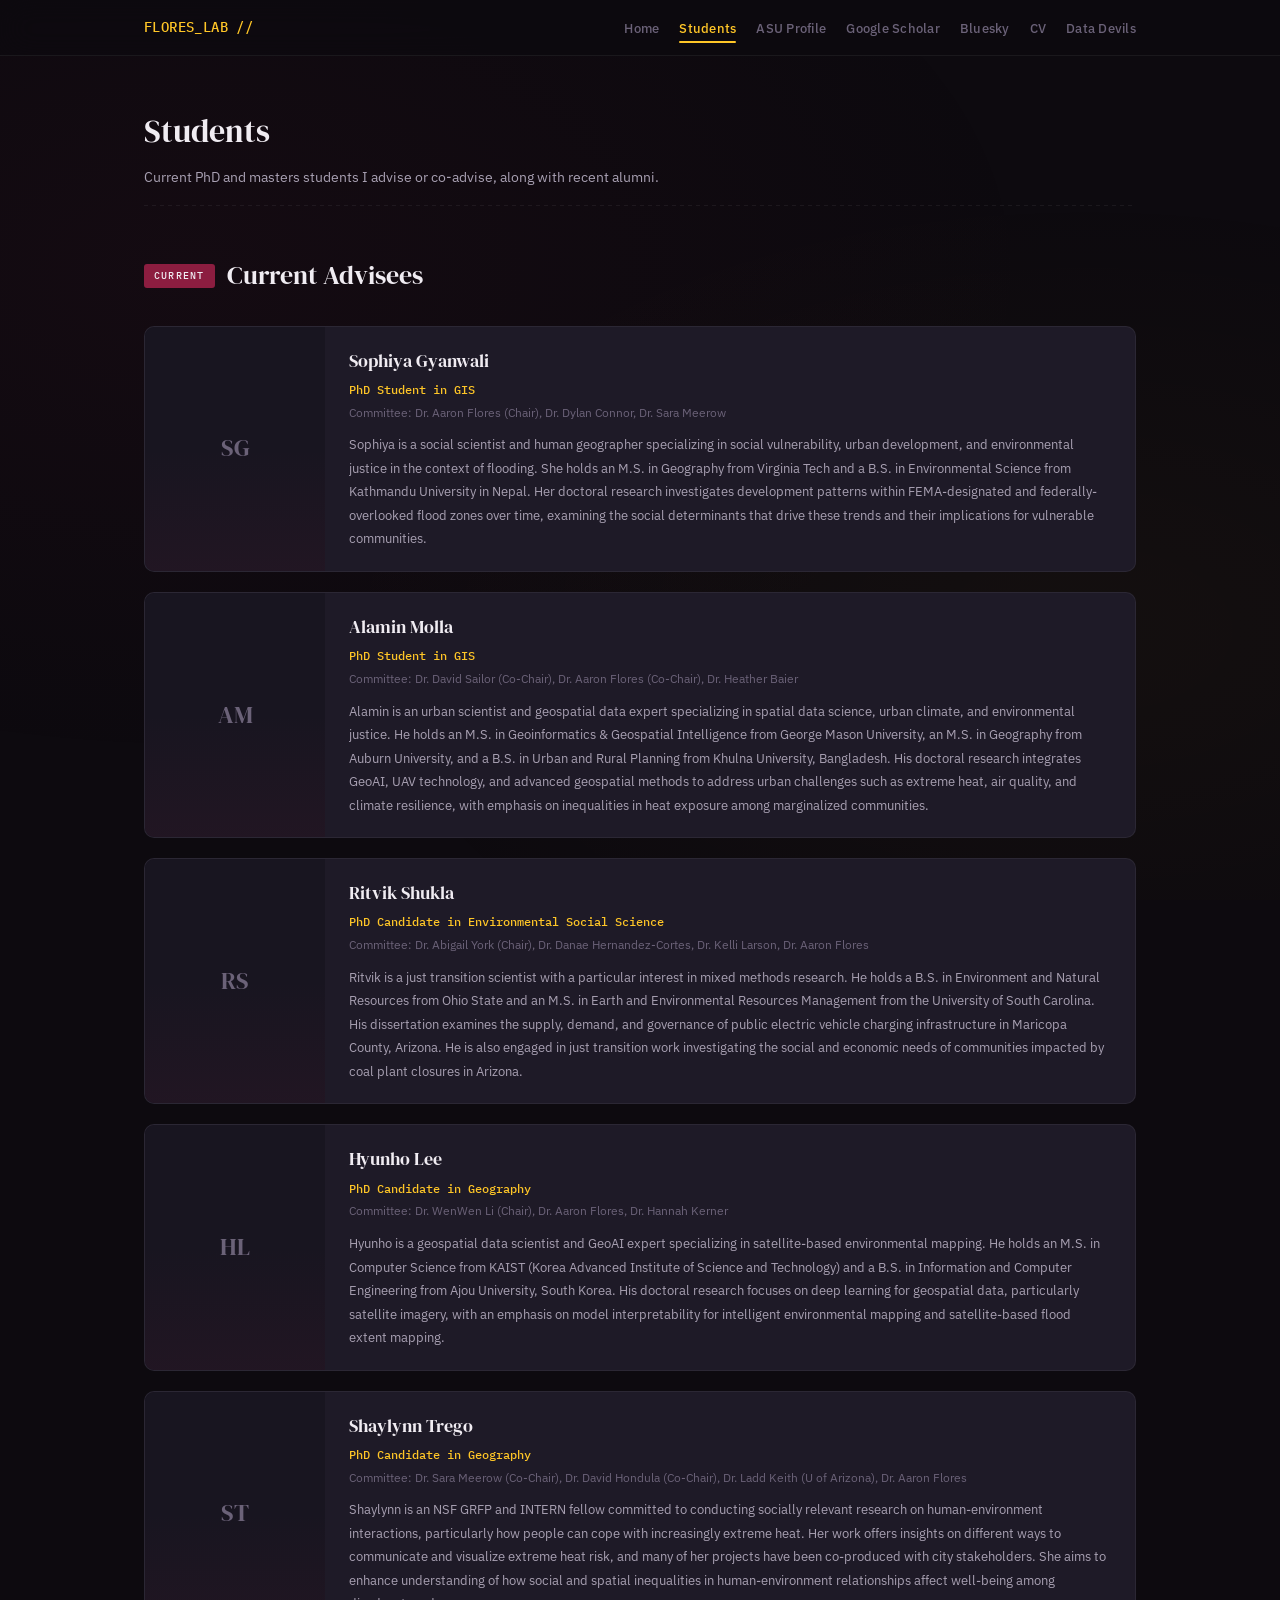
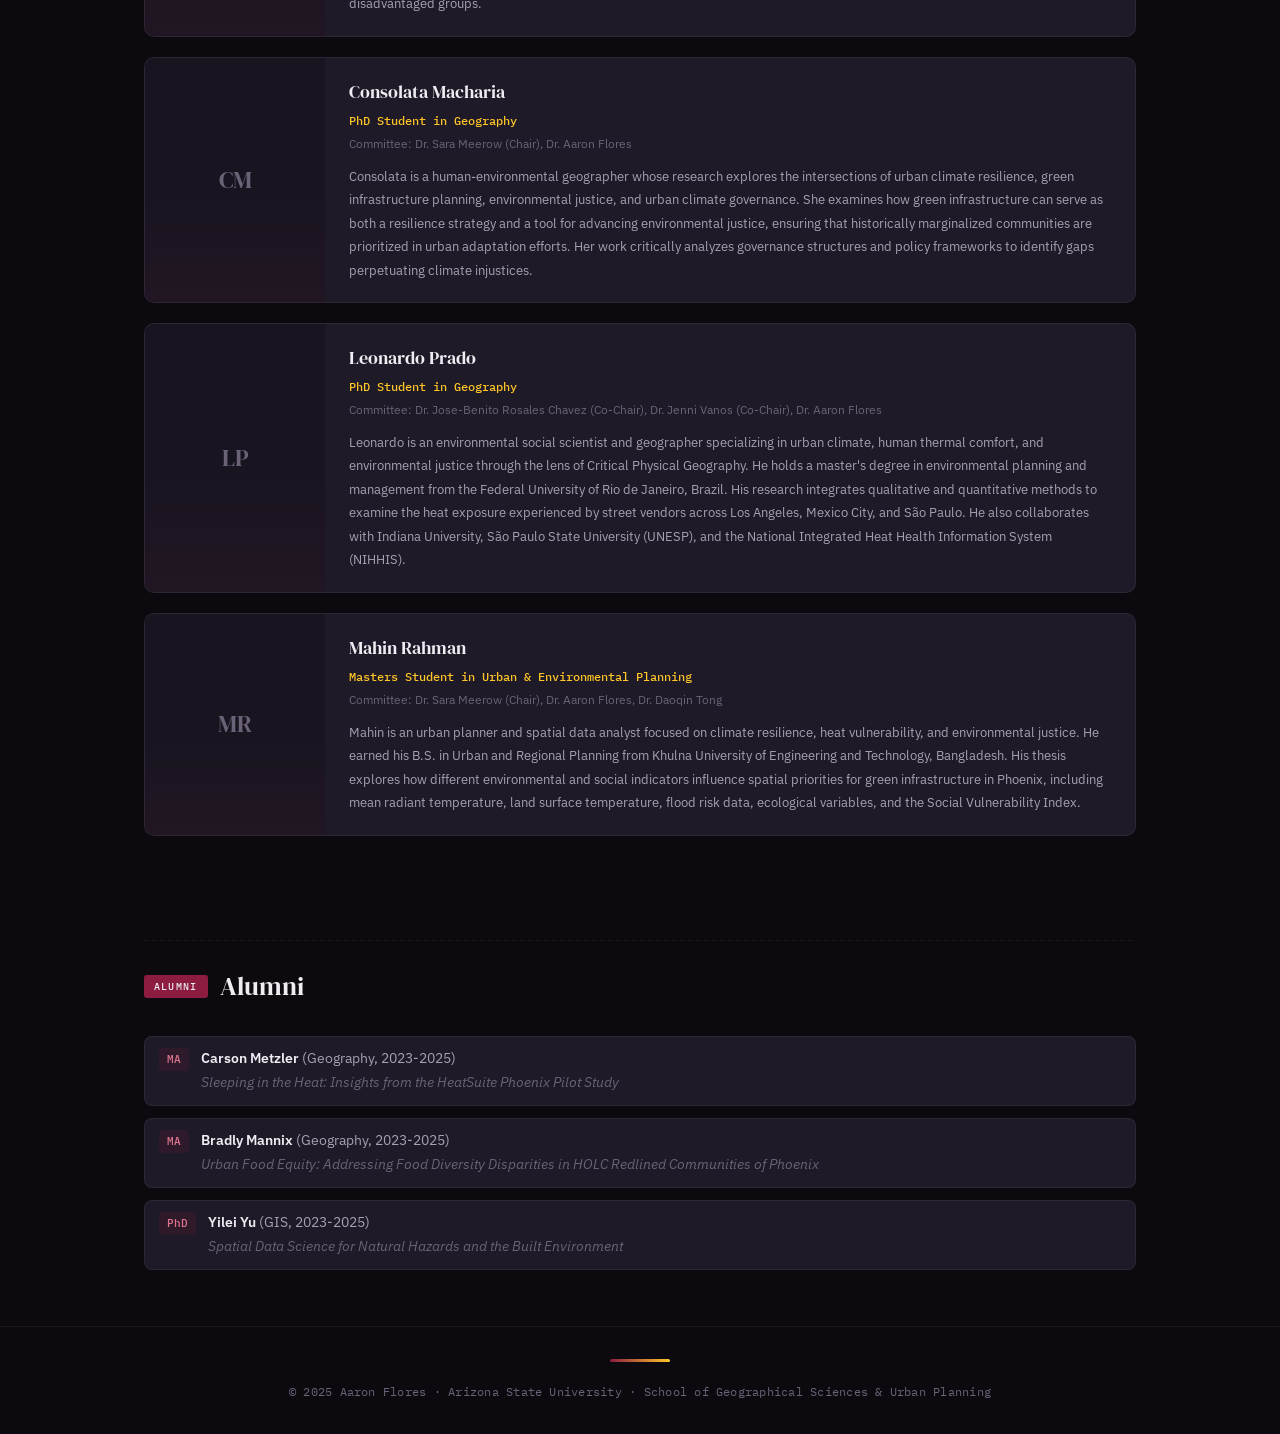
==== students.html @ 11b416b8 "initial site upload" ====
<!DOCTYPE html>
<html lang="en">
<head>
  <meta charset="UTF-8">
  <meta name="viewport" content="width=device-width, initial-scale=1.0">
  <title>Students | Dr. Aaron Flores</title>
  <meta name="description" content="Current and former students advised by Dr. Aaron Flores at Arizona State University.">
  <style>
/* ============================================
   Dr. Aaron Flores — Academic Site
   ASU Maroon & Gold + Hazards Theme
   ============================================ */

@import url('https://fonts.googleapis.com/css2?family=DM+Serif+Display&family=IBM+Plex+Sans:ital,wght@0,300;0,400;0,500;0,600;0,700;1,400&family=IBM+Plex+Mono:wght@400;500&display=swap');

*, *::before, *::after {
  box-sizing: border-box;
  margin: 0;
  padding: 0;
}

:root {
  /* ASU identity */
  --asu-maroon: #8C1D40;
  --asu-maroon-deep: #6A1631;
  --asu-maroon-glow: rgba(140, 29, 64, 0.15);
  --asu-maroon-subtle: rgba(140, 29, 64, 0.08);
  --asu-gold: #FFC627;
  --asu-gold-dim: #D4A520;
  --asu-gold-glow: rgba(255, 198, 39, 0.12);
  --asu-gold-subtle: rgba(255, 198, 39, 0.06);

  /* Core darks */
  --bg-deep: #0D0A0F;
  --bg-primary: #110E14;
  --bg-elevated: #181520;
  --bg-card: #1E1A27;
  --bg-card-hover: #252131;

  /* Hazard palette */
  --flood-blue: #3B9FD4;
  --flood-blue-dim: #2678A3;
  --flood-blue-glow: rgba(59, 159, 212, 0.14);

  --health-purple: #9B6FCF;
  --health-purple-dim: #7B52B0;
  --health-purple-glow: rgba(155, 111, 207, 0.14);

  --heat-orange: #E8722A;
  --heat-red: #D94040;
  --heat-yellow: #F0B429;

  --safe-teal: #36B5A0;
  --safe-teal-dim: rgba(54, 181, 160, 0.12);

  /* Text */
  --text-primary: #F0ECF2;
  --text-secondary: #A8A0B2;
  --text-muted: #6B6278;
  --text-accent: #FFC627;

  /* Borders */
  --border: rgba(255, 255, 255, 0.06);
  --border-accent: rgba(140, 29, 64, 0.3);
  --border-gold: rgba(255, 198, 39, 0.2);

  /* Fonts */
  --font-display: 'DM Serif Display', Georgia, serif;
  --font-body: 'IBM Plex Sans', system-ui, sans-serif;
  --font-mono: 'IBM Plex Mono', monospace;

  --max-width: 1040px;
  --nav-height: 56px;
}

html { scroll-behavior: smooth; }

body {
  font-family: var(--font-body);
  font-size: 16px;
  line-height: 1.7;
  color: var(--text-primary);
  background: var(--bg-deep);
  -webkit-font-smoothing: antialiased;
}

img { max-width: 100%; height: auto; display: block; }

a {
  color: var(--asu-gold);
  text-decoration: none;
  transition: color 0.2s;
}
a:hover { color: #FFD75C; }

::selection {
  background: rgba(140, 29, 64, 0.45);
  color: white;
}

body::before {
  content: '';
  position: fixed;
  inset: 0;
  background-image:
    radial-gradient(ellipse at 15% 30%, rgba(140, 29, 64, 0.06) 0%, transparent 55%),
    radial-gradient(ellipse at 85% 70%, rgba(255, 198, 39, 0.03) 0%, transparent 50%);
  pointer-events: none;
  z-index: 0;
}

/* ---- Navigation ---- */
.nav {
  position: sticky;
  top: 0;
  z-index: 100;
  background: rgba(13, 10, 15, 0.88);
  backdrop-filter: blur(16px);
  -webkit-backdrop-filter: blur(16px);
  border-bottom: 1px solid var(--border);
  height: var(--nav-height);
}

.nav-inner {
  max-width: var(--max-width);
  margin: 0 auto;
  padding: 0 1.5rem;
  height: 100%;
  display: flex;
  align-items: center;
  justify-content: space-between;
}

.nav-name {
  font-family: var(--font-mono);
  font-size: 0.85rem;
  font-weight: 500;
  color: var(--asu-gold);
  letter-spacing: 0.03em;
}

.nav-links {
  display: flex;
  align-items: center;
  gap: 1.25rem;
  list-style: none;
}

.nav-links a {
  font-size: 0.8rem;
  font-weight: 500;
  color: var(--text-muted);
  letter-spacing: 0.02em;
  padding: 6px 0;
  position: relative;
  transition: color 0.2s;
}
.nav-links a:hover { color: var(--text-secondary); }
.nav-links a.active { color: var(--asu-gold); }
.nav-links a.active::after {
  content: '';
  position: absolute;
  bottom: 0;
  left: 0; right: 0;
  height: 2px;
  background: var(--asu-gold);
  border-radius: 1px;
}

.nav-toggle {
  display: none;
  background: none;
  border: none;
  cursor: pointer;
  padding: 8px;
  color: var(--text-secondary);
}
.nav-toggle svg { width: 22px; height: 22px; }

/* ---- Layout ---- */
.container {
  max-width: var(--max-width);
  margin: 0 auto;
  padding: 0 1.5rem;
  position: relative;
  z-index: 1;
}

.section { padding: 3.5rem 0; }
.section + .section { border-top: 1px solid var(--border); }

/* ---- Section Headers ---- */
.section-header {
  display: flex;
  align-items: center;
  gap: 0.75rem;
  margin-bottom: 1.75rem;
}

.section-tag {
  font-family: var(--font-mono);
  font-size: 0.65rem;
  font-weight: 500;
  letter-spacing: 0.12em;
  text-transform: uppercase;
  padding: 3px 10px;
  border-radius: 3px;
  white-space: nowrap;
}

.section-tag.flood { background: var(--flood-blue); color: #061A26; }
.section-tag.health { background: var(--health-purple); color: #1A0E26; }
.section-tag.heat { background: var(--heat-orange); color: #1A0A02; }
.section-tag.air { background: var(--safe-teal); color: #041A16; }
.section-tag.community { background: var(--asu-gold); color: #1A1400; }
.section-tag.asu { background: var(--asu-maroon); color: #F0ECF2; }

.section-header h2 {
  font-family: var(--font-display);
  font-size: 1.6rem;
  font-weight: 400;
  color: var(--text-primary);
}

/* ---- Hero ---- */
.hero {
  padding: 4rem 0 3rem;
  border-bottom: 1px solid var(--border);
}

.hero-grid {
  display: grid;
  grid-template-columns: 200px 1fr;
  gap: 2.5rem;
  align-items: start;
}

.hero-photo {
  width: 200px;
  height: 240px;
  border-radius: 8px;
  object-fit: cover;
  border: 2px solid var(--border-accent);
}

.hero-photo-placeholder {
  width: 200px;
  height: 240px;
  border-radius: 8px;
  background: var(--bg-card);
  border: 2px solid var(--border-accent);
  display: flex;
  align-items: center;
  justify-content: center;
  position: relative;
  overflow: hidden;
}
.hero-photo-placeholder::before {
  content: '';
  position: absolute;
  inset: 0;
  background: linear-gradient(135deg, var(--asu-maroon-glow) 0%, transparent 50%, var(--asu-gold-subtle) 100%);
}
.hero-photo-placeholder span {
  font-family: var(--font-display);
  font-size: 3rem;
  color: var(--asu-maroon);
  position: relative;
  z-index: 1;
}

.hero-coords {
  font-family: var(--font-mono);
  font-size: 0.65rem;
  color: var(--text-muted);
  margin-top: 8px;
  text-align: center;
  letter-spacing: 0.04em;
}

.hero-text h1 {
  font-family: var(--font-display);
  font-size: 2.5rem;
  font-weight: 400;
  line-height: 1.15;
  margin-bottom: 0.35rem;
}

.hero-title-line {
  font-size: 1rem;
  font-weight: 600;
  color: #E0758E;
  background: var(--asu-maroon-glow);
  display: inline-block;
  padding: 2px 10px;
  border-radius: 4px;
  margin-bottom: 0.25rem;
}

.hero-dept {
  font-size: 0.88rem;
  color: var(--text-secondary);
  margin-bottom: 1.25rem;
}

.hero-bio {
  font-size: 0.92rem;
  color: var(--text-secondary);
  line-height: 1.8;
  max-width: 640px;
}
.hero-bio + .hero-bio { margin-top: 0.75rem; }

/* ---- Stat strip ---- */
.stat-strip {
  display: flex;
  gap: 1px;
  margin-top: 1.5rem;
  background: var(--border);
  border-radius: 8px;
  overflow: hidden;
  max-width: 520px;
}

.stat-item {
  flex: 1;
  background: var(--bg-card);
  padding: 12px 16px;
  text-align: center;
}

.stat-value {
  font-family: var(--font-mono);
  font-size: 1.2rem;
  font-weight: 500;
  color: var(--text-primary);
}
.stat-value.maroon { color: #E0758E; }
.stat-value.gold { color: var(--asu-gold); }
.stat-value.blue { color: var(--flood-blue); }
.stat-value.orange { color: var(--heat-orange); }
.stat-value.teal { color: var(--safe-teal); }
.stat-value.purple { color: var(--health-purple); }

.stat-label {
  font-size: 0.65rem;
  font-weight: 500;
  letter-spacing: 0.08em;
  text-transform: uppercase;
  color: var(--text-muted);
  margin-top: 2px;
}

/* ---- Pills ---- */
.pill-row {
  display: flex;
  flex-wrap: wrap;
  gap: 0.5rem;
  margin-top: 1.25rem;
}

.pill {
  display: inline-flex;
  align-items: center;
  gap: 6px;
  font-size: 0.78rem;
  font-weight: 500;
  padding: 7px 14px;
  border-radius: 6px;
  background: var(--bg-card);
  color: var(--text-secondary);
  border: 1px solid var(--border);
  transition: all 0.2s;
}
.pill:hover {
  background: var(--bg-card-hover);
  color: var(--text-primary);
  border-color: var(--border-gold);
}
.pill svg { width: 14px; height: 14px; flex-shrink: 0; }

.pill-accent {
  background: var(--asu-maroon);
  color: white;
  border-color: var(--asu-maroon);
}
.pill-accent:hover {
  background: var(--asu-maroon-deep);
  color: white;
  border-color: var(--asu-maroon-deep);
}

/* ---- Research Cards ---- */
.research-grid {
  display: grid;
  grid-template-columns: 1fr;
  gap: 1.5rem;
}

.research-card {
  background: var(--bg-card);
  border: 1px solid var(--border);
  border-radius: 10px;
  overflow: hidden;
  transition: border-color 0.3s, box-shadow 0.3s;
}
.research-card:hover {
  border-color: var(--border-accent);
  box-shadow: 0 4px 24px rgba(140, 29, 64, 0.08);
}

.research-card-accent { height: 4px; }
.research-card-accent.flood {
  background: linear-gradient(90deg, var(--flood-blue) 0%, var(--flood-blue-dim) 100%);
}
.research-card-accent.health {
  background: linear-gradient(90deg, var(--health-purple) 0%, var(--health-purple-dim) 100%);
}
.research-card-accent.heat {
  background: linear-gradient(90deg, var(--heat-red) 0%, var(--heat-orange) 50%, var(--heat-yellow) 100%);
}
.research-card-accent.air {
  background: linear-gradient(90deg, var(--safe-teal) 0%, #2A8F7E 100%);
}
.research-card-accent.asu {
  background: linear-gradient(90deg, var(--asu-maroon) 0%, var(--asu-gold) 100%);
}

.research-card-body {
  padding: 1.5rem 1.75rem;
}

.research-card-body h3 {
  font-family: var(--font-display);
  font-size: 1.2rem;
  font-weight: 400;
  color: var(--text-primary);
  margin-bottom: 0.6rem;
}

.research-card-body p {
  font-size: 0.88rem;
  color: var(--text-secondary);
  line-height: 1.75;
}
.research-card-body p + p { margin-top: 0.6rem; }

.research-card-img {
  width: 100%;
  height: 220px;
  object-fit: cover;
}

.pub-links {
  margin-top: 1rem;
  display: flex;
  flex-wrap: wrap;
  gap: 0.5rem;
}

.pub-link {
  font-family: var(--font-mono);
  font-size: 0.72rem;
  font-weight: 500;
  padding: 5px 12px;
  border-radius: 5px;
  transition: all 0.2s;
}

.pub-link.flood-link {
  background: var(--flood-blue-glow);
  color: var(--flood-blue);
  border: 1px solid rgba(59, 159, 212, 0.2);
}
.pub-link.flood-link:hover {
  background: var(--flood-blue);
  color: white;
  border-color: var(--flood-blue);
}

.pub-link.health-link {
  background: var(--health-purple-glow);
  color: var(--health-purple);
  border: 1px solid rgba(155, 111, 207, 0.2);
}
.pub-link.health-link:hover {
  background: var(--health-purple);
  color: white;
  border-color: var(--health-purple);
}

.pub-link.heat-link {
  background: rgba(232, 114, 42, 0.1);
  color: var(--heat-orange);
  border: 1px solid rgba(232, 114, 42, 0.2);
}
.pub-link.heat-link:hover {
  background: var(--heat-orange);
  color: white;
  border-color: var(--heat-orange);
}

.pub-link.teal-link {
  background: var(--safe-teal-dim);
  color: var(--safe-teal);
  border: 1px solid rgba(54, 181, 160, 0.2);
}
.pub-link.teal-link:hover {
  background: var(--safe-teal);
  color: white;
  border-color: var(--safe-teal);
}

/* ---- Two-column editorial ---- */
.editorial-row {
  display: grid;
  grid-template-columns: 1fr 1fr;
  gap: 1.5rem;
}

/* ---- Data callout ---- */
.data-callout {
  display: inline-flex;
  align-items: baseline;
  gap: 4px;
  margin: 0.5rem 0;
}
.data-callout .data-num {
  font-family: var(--font-mono);
  font-size: 1.5rem;
  font-weight: 500;
  color: var(--health-purple);
}
.data-callout .data-unit {
  font-size: 0.8rem;
  color: var(--text-muted);
}

/* ---- Community card ---- */
.community-card {
  background: var(--bg-card);
  border: 1px solid var(--border);
  border-radius: 10px;
  padding: 1.75rem;
  position: relative;
  overflow: hidden;
}
.community-card::before {
  content: '';
  position: absolute;
  top: 0; left: 0; right: 0;
  height: 4px;
  background: linear-gradient(90deg, var(--asu-maroon) 0%, var(--asu-gold) 100%);
}
.community-card h3 {
  font-family: var(--font-display);
  font-size: 1.15rem;
  font-weight: 400;
  color: var(--text-primary);
  margin-bottom: 0.6rem;
}
.community-card p {
  font-size: 0.88rem;
  color: var(--text-secondary);
  line-height: 1.75;
}
.community-card p + p { margin-top: 0.6rem; }

.media-links {
  margin-top: 1rem;
  display: flex;
  flex-wrap: wrap;
  gap: 0.5rem;
}

.media-link {
  font-family: var(--font-mono);
  font-size: 0.72rem;
  font-weight: 500;
  padding: 5px 12px;
  border-radius: 5px;
  background: var(--asu-gold-glow);
  color: var(--asu-gold);
  border: 1px solid var(--border-gold);
  transition: all 0.2s;
}
.media-link:hover {
  background: var(--asu-gold);
  color: #1A1400;
  border-color: var(--asu-gold);
}

/* ---- Students ---- */
.page-header { padding: 3rem 0 1rem; }
.page-header h1 {
  font-family: var(--font-display);
  font-size: 2rem;
  font-weight: 400;
}
.page-header p {
  font-size: 0.9rem;
  color: var(--text-secondary);
  margin-top: 0.4rem;
}

.students-grid {
  display: grid;
  grid-template-columns: 1fr;
  gap: 1.25rem;
}

.student-card {
  background: var(--bg-card);
  border: 1px solid var(--border);
  border-radius: 10px;
  overflow: hidden;
  display: flex;
  transition: border-color 0.3s, box-shadow 0.3s;
}
.student-card:hover {
  border-color: var(--border-accent);
  box-shadow: 0 4px 24px rgba(140, 29, 64, 0.06);
}

.student-photo {
  width: 180px;
  min-height: 220px;
  object-fit: cover;
  flex-shrink: 0;
}
.student-photo-placeholder {
  width: 180px;
  min-height: 220px;
  flex-shrink: 0;
  background: var(--bg-elevated);
  display: flex;
  align-items: center;
  justify-content: center;
  font-family: var(--font-display);
  font-size: 1.5rem;
  color: var(--text-muted);
  position: relative;
}
.student-photo-placeholder::after {
  content: '';
  position: absolute;
  inset: 0;
  background: linear-gradient(180deg, transparent 50%, var(--asu-maroon-subtle) 100%);
}

.student-info {
  padding: 1.25rem 1.5rem;
  flex: 1;
}
.student-name {
  font-family: var(--font-display);
  font-size: 1.1rem;
  font-weight: 400;
  color: var(--text-primary);
  margin-bottom: 0.2rem;
}
.student-program {
  font-family: var(--font-mono);
  font-size: 0.75rem;
  font-weight: 500;
  color: var(--asu-gold);
  margin-bottom: 0.15rem;
}
.student-committee {
  font-size: 0.75rem;
  color: var(--text-muted);
  margin-bottom: 0.65rem;
}
.student-bio {
  font-size: 0.84rem;
  color: var(--text-secondary);
  line-height: 1.75;
}

/* Alumni */
.alumni-section { padding: 2.5rem 0 3.5rem; }

.alumni-list {
  list-style: none;
  display: flex;
  flex-direction: column;
  gap: 0.75rem;
  margin-top: 1rem;
}
.alumni-item {
  display: flex;
  gap: 0.75rem;
  align-items: baseline;
  font-size: 0.88rem;
  color: var(--text-secondary);
  padding: 10px 14px;
  background: var(--bg-card);
  border-radius: 8px;
  border: 1px solid var(--border);
}
.alumni-item strong {
  color: var(--text-primary);
  font-weight: 600;
}
.alumni-degree {
  font-family: var(--font-mono);
  font-size: 0.7rem;
  font-weight: 500;
  padding: 2px 8px;
  border-radius: 4px;
  background: var(--asu-maroon-glow);
  color: #E0758E;
  white-space: nowrap;
}

/* ---- Footer ---- */
.footer {
  border-top: 1px solid var(--border);
  padding: 2rem 0;
  text-align: center;
}
.footer-inner {
  font-size: 0.75rem;
  color: var(--text-muted);
  font-family: var(--font-mono);
  letter-spacing: 0.02em;
}
.footer a { color: var(--text-muted); }
.footer a:hover { color: var(--asu-gold); }

.footer::before {
  content: '';
  display: block;
  width: 60px;
  height: 3px;
  background: linear-gradient(90deg, var(--asu-maroon), var(--asu-gold));
  border-radius: 2px;
  margin: 0 auto 1.25rem;
}

/* ---- Dashed grid line ---- */
.grid-line {
  width: 100%;
  height: 1px;
  background: repeating-linear-gradient(90deg, var(--border) 0px, var(--border) 4px, transparent 4px, transparent 8px);
  margin: 0.5rem 0;
}

/* ---- Responsive ---- */
@media (max-width: 768px) {
  .nav-links {
    display: none;
    position: absolute;
    top: var(--nav-height);
    left: 0; right: 0;
    background: rgba(13, 10, 15, 0.95);
    backdrop-filter: blur(16px);
    border-bottom: 1px solid var(--border);
    flex-direction: column;
    padding: 1rem 1.5rem;
    gap: 0.75rem;
  }
  .nav-links.open { display: flex; }
  .nav-toggle { display: block; }
  .nav-inner { position: relative; }

  .hero-grid {
    grid-template-columns: 1fr;
    text-align: center;
  }
  .hero-photo-col { justify-self: center; }
  .hero-photo, .hero-photo-placeholder { width: 160px; height: 190px; }
  .hero-bio { max-width: 100%; }
  .stat-strip { max-width: 100%; }
  .pill-row { justify-content: center; }
  .hero-text h1 { font-size: 1.8rem; }

  .editorial-row { grid-template-columns: 1fr; }

  .student-card { flex-direction: column; }
  .student-photo, .student-photo-placeholder {
    width: 100%;
    min-height: 140px;
    height: 140px;
  }
}

@media (max-width: 480px) {
  .stat-strip { flex-wrap: wrap; }
  .stat-item { flex: 1 1 45%; }
}

</style>
</head>
<body>

  <!-- Navigation -->
  <nav class="nav">
    <div class="nav-inner">
      <a href="index.html" class="nav-name">FLORES_LAB //</a>
      <button class="nav-toggle" aria-label="Toggle navigation" onclick="document.querySelector('.nav-links').classList.toggle('open')">
        <svg viewBox="0 0 24 24" fill="none" stroke="currentColor" stroke-width="2" stroke-linecap="round">
          <line x1="3" y1="6" x2="21" y2="6"/>
          <line x1="3" y1="12" x2="21" y2="12"/>
          <line x1="3" y1="18" x2="21" y2="18"/>
        </svg>
      </button>
      <ul class="nav-links">
        <li><a href="index.html">Home</a></li>
        <li><a href="students.html" class="active">Students</a></li>
        <li><a href="https://search.asu.edu/profile/3269825" target="_blank" rel="noopener">ASU Profile</a></li>
        <li><a href="https://scholar.google.com/citations?user=OSSzZk4AAAAJ&hl=en&oi=ao" target="_blank" rel="noopener">Google Scholar</a></li>
        <li><a href="https://bsky.app/profile/aaflores.bsky.social" target="_blank" rel="noopener">Bluesky</a></li>
        <li><a href="files/Flores_CV.pdf" target="_blank" rel="noopener">CV</a></li>
        <li><a href="https://thesanfordschool.asu.edu/data-devils" target="_blank" rel="noopener">Data Devils</a></li>
      </ul>
    </div>
  </nav>

  <main class="container">

    <div class="page-header">
      <h1>Students</h1>
      <p>Current PhD and masters students I advise or co-advise, along with recent alumni.</p>
      <div class="grid-line" style="margin-top: 1rem;"></div>
    </div>

    <!-- Current Students -->
    <section class="section" style="padding-top: 1.5rem;">
      <div class="section-header">
        <span class="section-tag asu">Current</span>
        <h2>Current Advisees</h2>
      </div>
      <div class="students-grid">

        <div class="student-card">
          <div class="student-photo-placeholder">SG</div>
          <div class="student-info">
            <h3 class="student-name">Sophiya Gyanwali</h3>
            <p class="student-program">PhD Student in GIS</p>
            <p class="student-committee">Committee: Dr. Aaron Flores (Chair), Dr. Dylan Connor, Dr. Sara Meerow</p>
            <p class="student-bio">Sophiya is a social scientist and human geographer specializing in social vulnerability, urban development, and environmental justice in the context of flooding. She holds an M.S. in Geography from Virginia Tech and a B.S. in Environmental Science from Kathmandu University in Nepal. Her doctoral research investigates development patterns within FEMA-designated and federally-overlooked flood zones over time, examining the social determinants that drive these trends and their implications for vulnerable communities.</p>
          </div>
        </div>

        <div class="student-card">
          <div class="student-photo-placeholder">AM</div>
          <div class="student-info">
            <h3 class="student-name">Alamin Molla</h3>
            <p class="student-program">PhD Student in GIS</p>
            <p class="student-committee">Committee: Dr. David Sailor (Co-Chair), Dr. Aaron Flores (Co-Chair), Dr. Heather Baier</p>
            <p class="student-bio">Alamin is an urban scientist and geospatial data expert specializing in spatial data science, urban climate, and environmental justice. He holds an M.S. in Geoinformatics &amp; Geospatial Intelligence from George Mason University, an M.S. in Geography from Auburn University, and a B.S. in Urban and Rural Planning from Khulna University, Bangladesh. His doctoral research integrates GeoAI, UAV technology, and advanced geospatial methods to address urban challenges such as extreme heat, air quality, and climate resilience, with emphasis on inequalities in heat exposure among marginalized communities.</p>
          </div>
        </div>

        <div class="student-card">
          <div class="student-photo-placeholder">RS</div>
          <div class="student-info">
            <h3 class="student-name">Ritvik Shukla</h3>
            <p class="student-program">PhD Candidate in Environmental Social Science</p>
            <p class="student-committee">Committee: Dr. Abigail York (Chair), Dr. Danae Hernandez-Cortes, Dr. Kelli Larson, Dr. Aaron Flores</p>
            <p class="student-bio">Ritvik is a just transition scientist with a particular interest in mixed methods research. He holds a B.S. in Environment and Natural Resources from Ohio State and an M.S. in Earth and Environmental Resources Management from the University of South Carolina. His dissertation examines the supply, demand, and governance of public electric vehicle charging infrastructure in Maricopa County, Arizona. He is also engaged in just transition work investigating the social and economic needs of communities impacted by coal plant closures in Arizona.</p>
          </div>
        </div>

        <div class="student-card">
          <div class="student-photo-placeholder">HL</div>
          <div class="student-info">
            <h3 class="student-name">Hyunho Lee</h3>
            <p class="student-program">PhD Candidate in Geography</p>
            <p class="student-committee">Committee: Dr. WenWen Li (Chair), Dr. Aaron Flores, Dr. Hannah Kerner</p>
            <p class="student-bio">Hyunho is a geospatial data scientist and GeoAI expert specializing in satellite-based environmental mapping. He holds an M.S. in Computer Science from KAIST (Korea Advanced Institute of Science and Technology) and a B.S. in Information and Computer Engineering from Ajou University, South Korea. His doctoral research focuses on deep learning for geospatial data, particularly satellite imagery, with an emphasis on model interpretability for intelligent environmental mapping and satellite-based flood extent mapping.</p>
          </div>
        </div>

        <div class="student-card">
          <div class="student-photo-placeholder">ST</div>
          <div class="student-info">
            <h3 class="student-name">Shaylynn Trego</h3>
            <p class="student-program">PhD Candidate in Geography</p>
            <p class="student-committee">Committee: Dr. Sara Meerow (Co-Chair), Dr. David Hondula (Co-Chair), Dr. Ladd Keith (U of Arizona), Dr. Aaron Flores</p>
            <p class="student-bio">Shaylynn is an NSF GRFP and INTERN fellow committed to conducting socially relevant research on human-environment interactions, particularly how people can cope with increasingly extreme heat. Her work offers insights on different ways to communicate and visualize extreme heat risk, and many of her projects have been co-produced with city stakeholders. She aims to enhance understanding of how social and spatial inequalities in human-environment relationships affect well-being among disadvantaged groups.</p>
          </div>
        </div>

        <div class="student-card">
          <div class="student-photo-placeholder">CM</div>
          <div class="student-info">
            <h3 class="student-name">Consolata Macharia</h3>
            <p class="student-program">PhD Student in Geography</p>
            <p class="student-committee">Committee: Dr. Sara Meerow (Chair), Dr. Aaron Flores</p>
            <p class="student-bio">Consolata is a human-environmental geographer whose research explores the intersections of urban climate resilience, green infrastructure planning, environmental justice, and urban climate governance. She examines how green infrastructure can serve as both a resilience strategy and a tool for advancing environmental justice, ensuring that historically marginalized communities are prioritized in urban adaptation efforts. Her work critically analyzes governance structures and policy frameworks to identify gaps perpetuating climate injustices.</p>
          </div>
        </div>

        <div class="student-card">
          <div class="student-photo-placeholder">LP</div>
          <div class="student-info">
            <h3 class="student-name">Leonardo Prado</h3>
            <p class="student-program">PhD Student in Geography</p>
            <p class="student-committee">Committee: Dr. Jose-Benito Rosales Chavez (Co-Chair), Dr. Jenni Vanos (Co-Chair), Dr. Aaron Flores</p>
            <p class="student-bio">Leonardo is an environmental social scientist and geographer specializing in urban climate, human thermal comfort, and environmental justice through the lens of Critical Physical Geography. He holds a master's degree in environmental planning and management from the Federal University of Rio de Janeiro, Brazil. His research integrates qualitative and quantitative methods to examine the heat exposure experienced by street vendors across Los Angeles, Mexico City, and S&atilde;o Paulo. He also collaborates with Indiana University, S&atilde;o Paulo State University (UNESP), and the National Integrated Heat Health Information System (NIHHIS).</p>
          </div>
        </div>

        <div class="student-card">
          <div class="student-photo-placeholder">MR</div>
          <div class="student-info">
            <h3 class="student-name">Mahin Rahman</h3>
            <p class="student-program">Masters Student in Urban &amp; Environmental Planning</p>
            <p class="student-committee">Committee: Dr. Sara Meerow (Chair), Dr. Aaron Flores, Dr. Daoqin Tong</p>
            <p class="student-bio">Mahin is an urban planner and spatial data analyst focused on climate resilience, heat vulnerability, and environmental justice. He earned his B.S. in Urban and Regional Planning from Khulna University of Engineering and Technology, Bangladesh. His thesis explores how different environmental and social indicators influence spatial priorities for green infrastructure in Phoenix, including mean radiant temperature, land surface temperature, flood risk data, ecological variables, and the Social Vulnerability Index.</p>
          </div>
        </div>

      </div>
    </section>

    <!-- Alumni -->
    <section class="alumni-section">
      <div class="grid-line"></div>
      <div class="section-header" style="margin-top: 1.5rem;">
        <span class="section-tag asu">Alumni</span>
        <h2>Alumni</h2>
      </div>
      <ul class="alumni-list">
        <li class="alumni-item">
          <span class="alumni-degree">MA</span>
          <div>
            <strong>Carson Metzler</strong> (Geography, 2023-2025)
            <br><em style="color: var(--text-muted);">Sleeping in the Heat: Insights from the HeatSuite Phoenix Pilot Study</em>
          </div>
        </li>
        <li class="alumni-item">
          <span class="alumni-degree">MA</span>
          <div>
            <strong>Bradly Mannix</strong> (Geography, 2023-2025)
            <br><em style="color: var(--text-muted);">Urban Food Equity: Addressing Food Diversity Disparities in HOLC Redlined Communities of Phoenix</em>
          </div>
        </li>
        <li class="alumni-item">
          <span class="alumni-degree">PhD</span>
          <div>
            <strong>Yilei Yu</strong> (GIS, 2023-2025)
            <br><em style="color: var(--text-muted);">Spatial Data Science for Natural Hazards and the Built Environment</em>
          </div>
        </li>
      </ul>
    </section>

  </main>

  <!-- Footer -->
  <footer class="footer">
    <div class="container">
      <div class="footer-inner">
        &copy; 2025 Aaron Flores &middot; Arizona State University &middot; School of Geographical Sciences &amp; Urban Planning
      </div>
    </div>
  </footer>

</body>
</html>
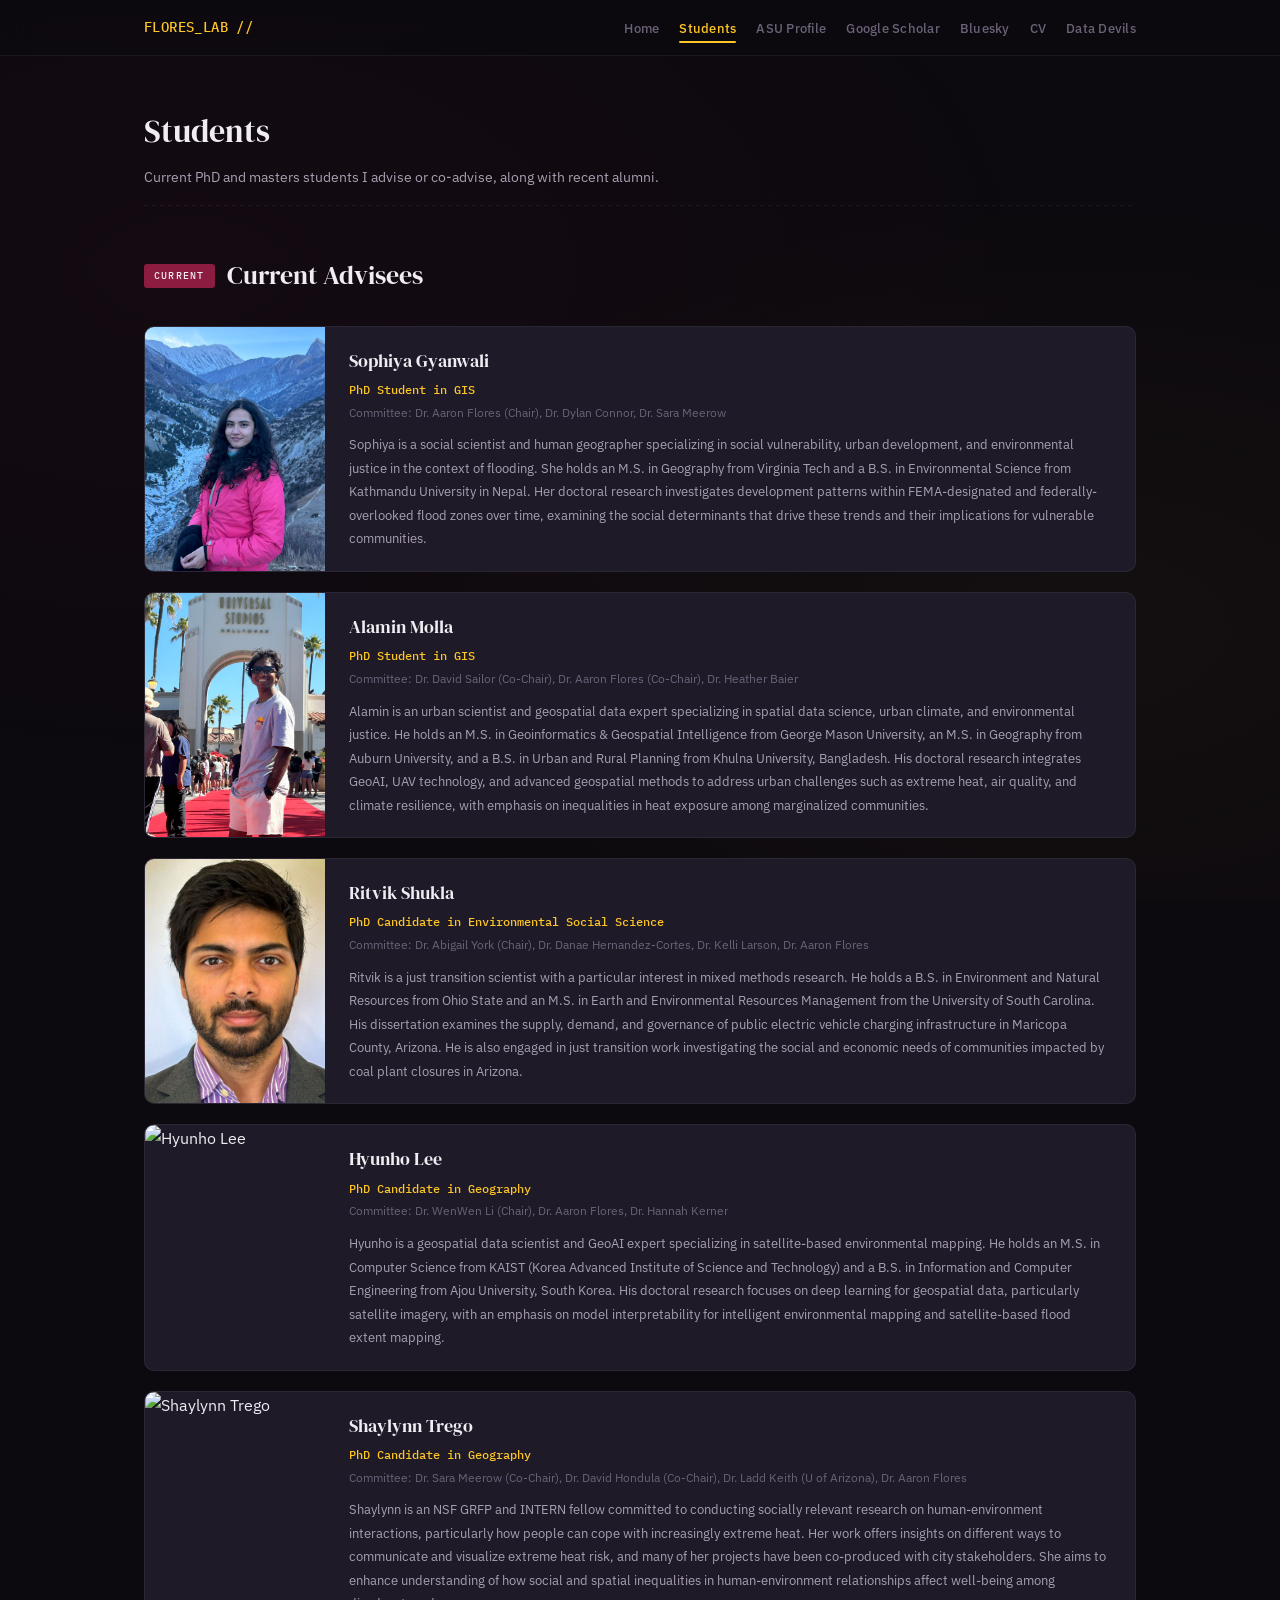
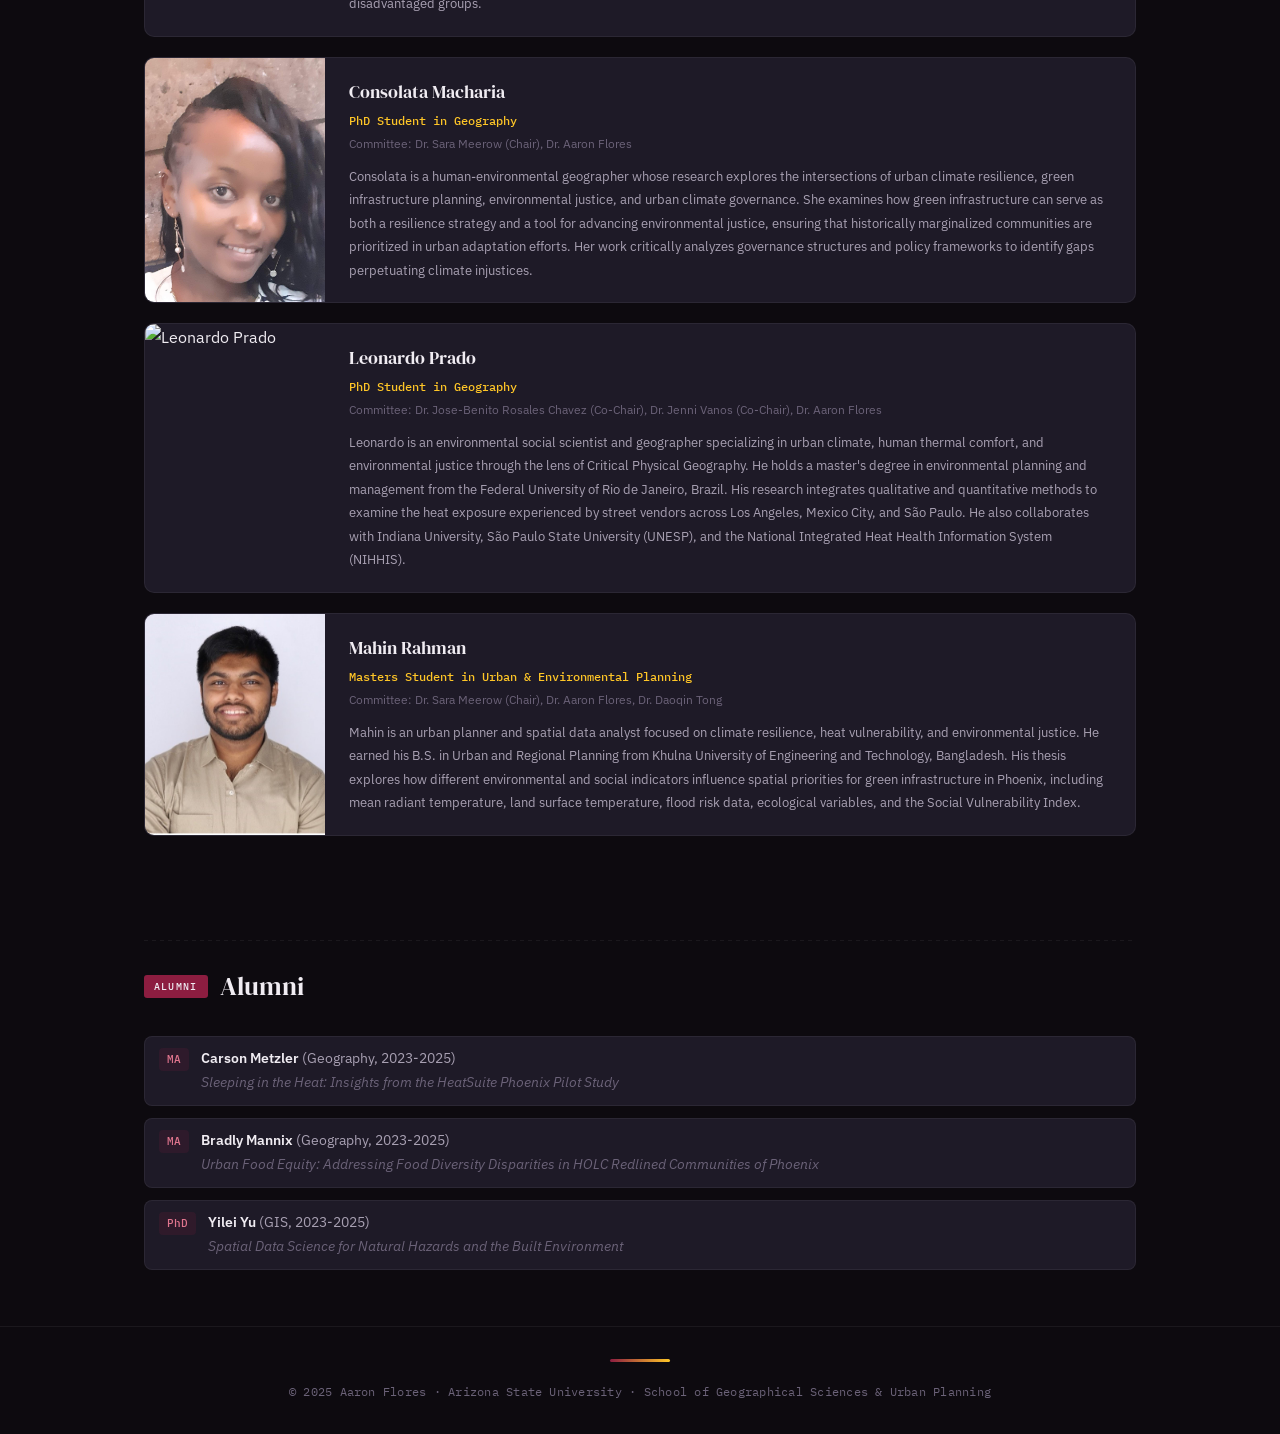
==== commit e0fe8ac0: "Update students.html" ====
--- a/students.html
+++ b/students.html
@@ -449,6 +449,16 @@
   width: 100%;
   height: 220px;
   object-fit: cover;
+}
+
+.research-img-placeholder {
+  width: 100%;
+  overflow: hidden;
+}
+.research-img-placeholder svg {
+  width: 100%;
+  height: auto;
+  display: block;
 }
 
 .pub-links {
@@ -794,7 +804,6 @@
 </head>
 <body>
 
-  <!-- Navigation -->
   <nav class="nav">
     <div class="nav-inner">
       <a href="index.html" class="nav-name">FLORES_LAB //</a>
@@ -825,7 +834,6 @@
       <div class="grid-line" style="margin-top: 1rem;"></div>
     </div>
 
-    <!-- Current Students -->
     <section class="section" style="padding-top: 1.5rem;">
       <div class="section-header">
         <span class="section-tag asu">Current</span>
@@ -834,7 +842,7 @@
       <div class="students-grid">
 
         <div class="student-card">
-          <div class="student-photo-placeholder">SG</div>
+          <img src="images/sophiya.jpg" alt="Sophiya Gyanwali" class="student-photo">
           <div class="student-info">
             <h3 class="student-name">Sophiya Gyanwali</h3>
             <p class="student-program">PhD Student in GIS</p>
@@ -844,7 +852,7 @@
         </div>
 
         <div class="student-card">
-          <div class="student-photo-placeholder">AM</div>
+          <img src="images/alamin.jpg" alt="Alamin Molla" class="student-photo">
           <div class="student-info">
             <h3 class="student-name">Alamin Molla</h3>
             <p class="student-program">PhD Student in GIS</p>
@@ -854,7 +862,7 @@
         </div>
 
         <div class="student-card">
-          <div class="student-photo-placeholder">RS</div>
+          <img src="images/ritvik.jpg" alt="Ritvik Shukla" class="student-photo">
           <div class="student-info">
             <h3 class="student-name">Ritvik Shukla</h3>
             <p class="student-program">PhD Candidate in Environmental Social Science</p>
@@ -864,7 +872,7 @@
         </div>
 
         <div class="student-card">
-          <div class="student-photo-placeholder">HL</div>
+          <img src="images/hyunho.jpg" alt="Hyunho Lee" class="student-photo">
           <div class="student-info">
             <h3 class="student-name">Hyunho Lee</h3>
             <p class="student-program">PhD Candidate in Geography</p>
@@ -874,7 +882,7 @@
         </div>
 
         <div class="student-card">
-          <div class="student-photo-placeholder">ST</div>
+          <img src="images/shaylynn.jpg" alt="Shaylynn Trego" class="student-photo">
           <div class="student-info">
             <h3 class="student-name">Shaylynn Trego</h3>
             <p class="student-program">PhD Candidate in Geography</p>
@@ -884,7 +892,7 @@
         </div>
 
         <div class="student-card">
-          <div class="student-photo-placeholder">CM</div>
+          <img src="images/consolata.jpg" alt="Consolata Macharia" class="student-photo">
           <div class="student-info">
             <h3 class="student-name">Consolata Macharia</h3>
             <p class="student-program">PhD Student in Geography</p>
@@ -894,7 +902,7 @@
         </div>
 
         <div class="student-card">
-          <div class="student-photo-placeholder">LP</div>
+          <img src="images/leonardo.jpg" alt="Leonardo Prado" class="student-photo">
           <div class="student-info">
             <h3 class="student-name">Leonardo Prado</h3>
             <p class="student-program">PhD Student in Geography</p>
@@ -904,7 +912,7 @@
         </div>
 
         <div class="student-card">
-          <div class="student-photo-placeholder">MR</div>
+          <img src="images/mahin.jpg" alt="Mahin Rahman" class="student-photo">
           <div class="student-info">
             <h3 class="student-name">Mahin Rahman</h3>
             <p class="student-program">Masters Student in Urban &amp; Environmental Planning</p>
@@ -916,7 +924,6 @@
       </div>
     </section>
 
-    <!-- Alumni -->
     <section class="alumni-section">
       <div class="grid-line"></div>
       <div class="section-header" style="margin-top: 1.5rem;">
@@ -950,7 +957,6 @@
 
   </main>
 
-  <!-- Footer -->
   <footer class="footer">
     <div class="container">
       <div class="footer-inner">
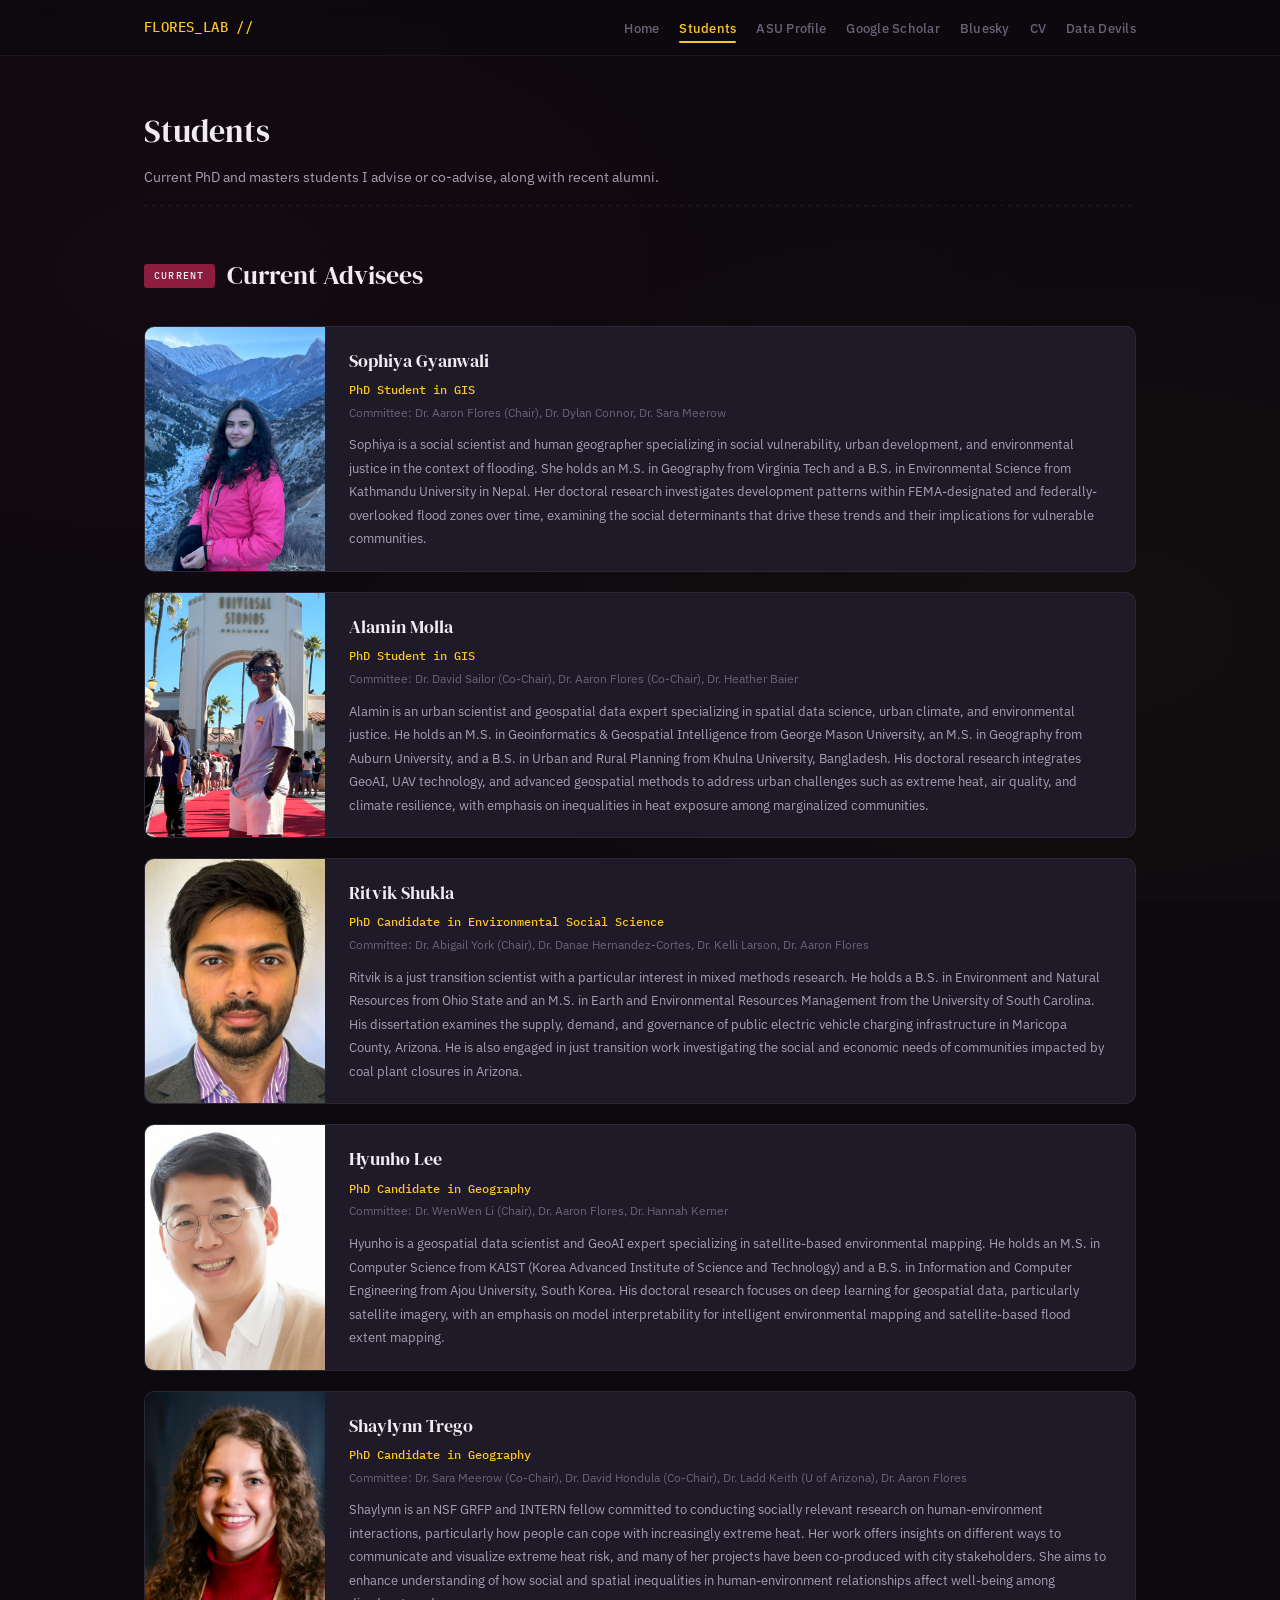
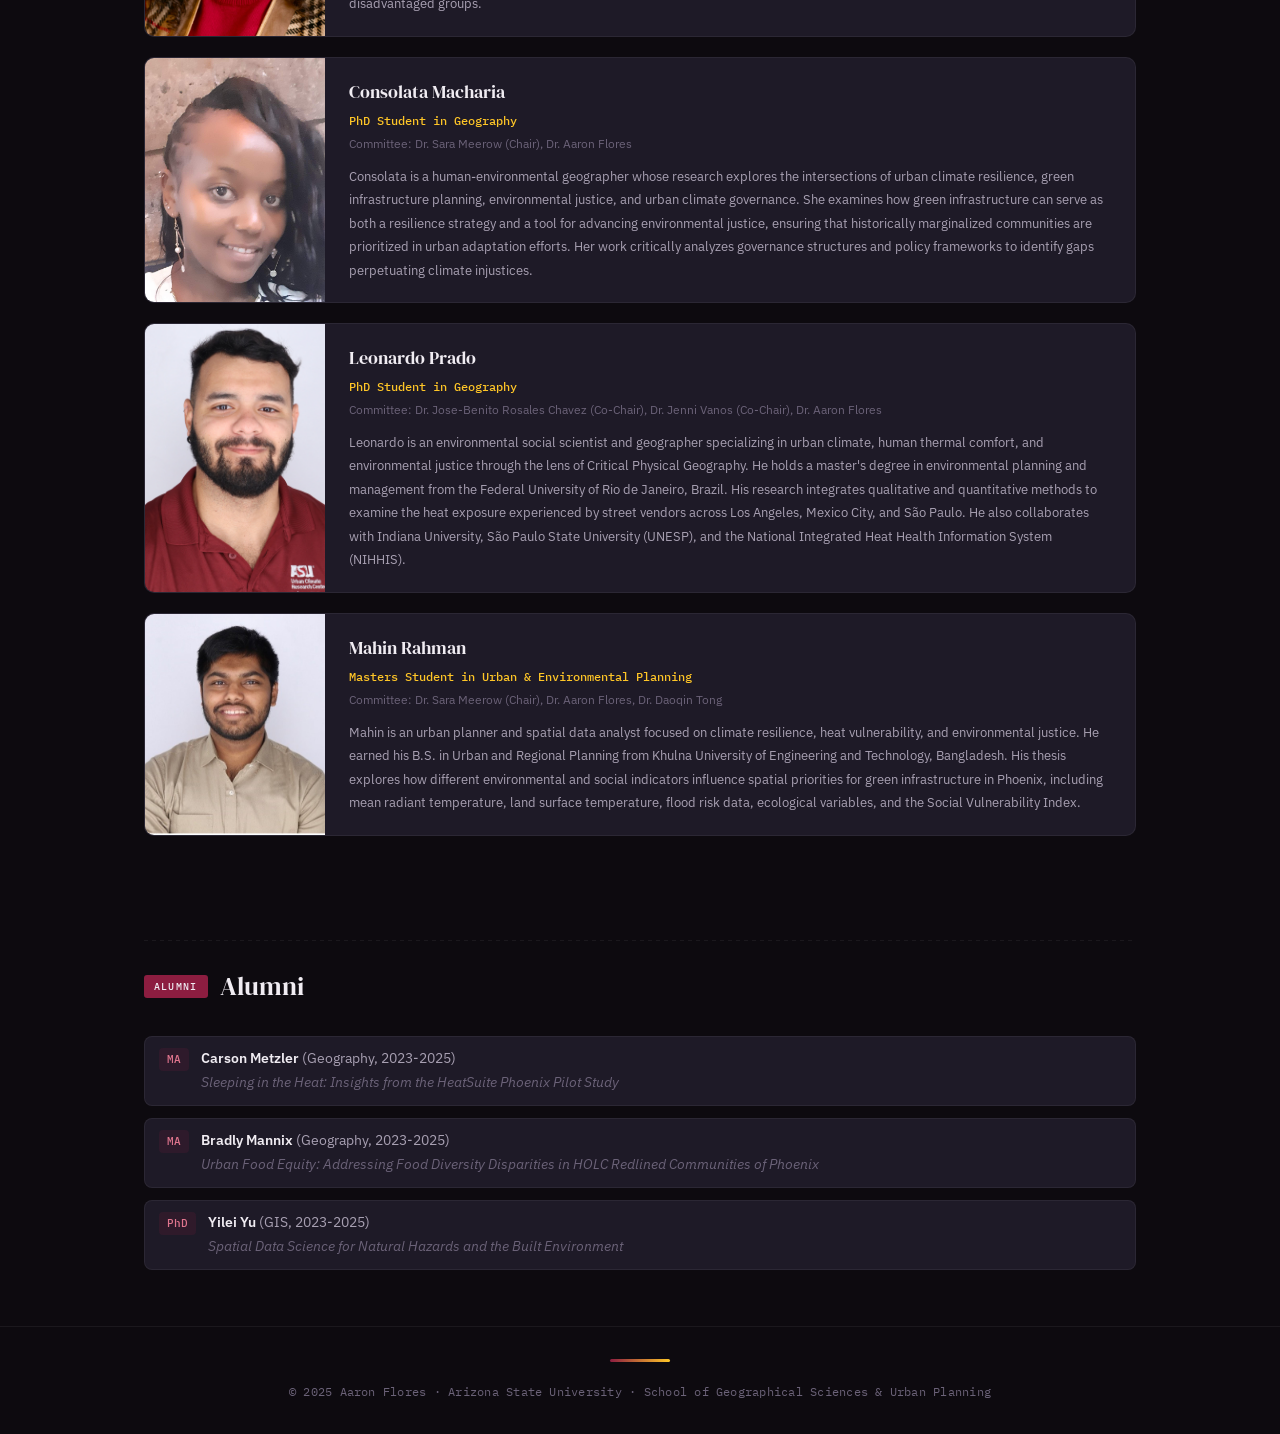
==== commit 3779ccb9: "Update students.html" ====
--- a/students.html
+++ b/students.html
@@ -872,7 +872,7 @@
         </div>
 
         <div class="student-card">
-          <img src="images/hyunho.jpg" alt="Hyunho Lee" class="student-photo">
+          <img src="images/hyunho.png" alt="Hyunho Lee" class="student-photo">
           <div class="student-info">
             <h3 class="student-name">Hyunho Lee</h3>
             <p class="student-program">PhD Candidate in Geography</p>
@@ -882,7 +882,7 @@
         </div>
 
         <div class="student-card">
-          <img src="images/shaylynn.jpg" alt="Shaylynn Trego" class="student-photo">
+          <img src="images/shaylynn.jpeg" alt="Shaylynn Trego" class="student-photo">
           <div class="student-info">
             <h3 class="student-name">Shaylynn Trego</h3>
             <p class="student-program">PhD Candidate in Geography</p>
@@ -902,7 +902,7 @@
         </div>
 
         <div class="student-card">
-          <img src="images/leonardo.jpg" alt="Leonardo Prado" class="student-photo">
+          <img src="images/leo.jpg" alt="Leonardo Prado" class="student-photo">
           <div class="student-info">
             <h3 class="student-name">Leonardo Prado</h3>
             <p class="student-program">PhD Student in Geography</p>
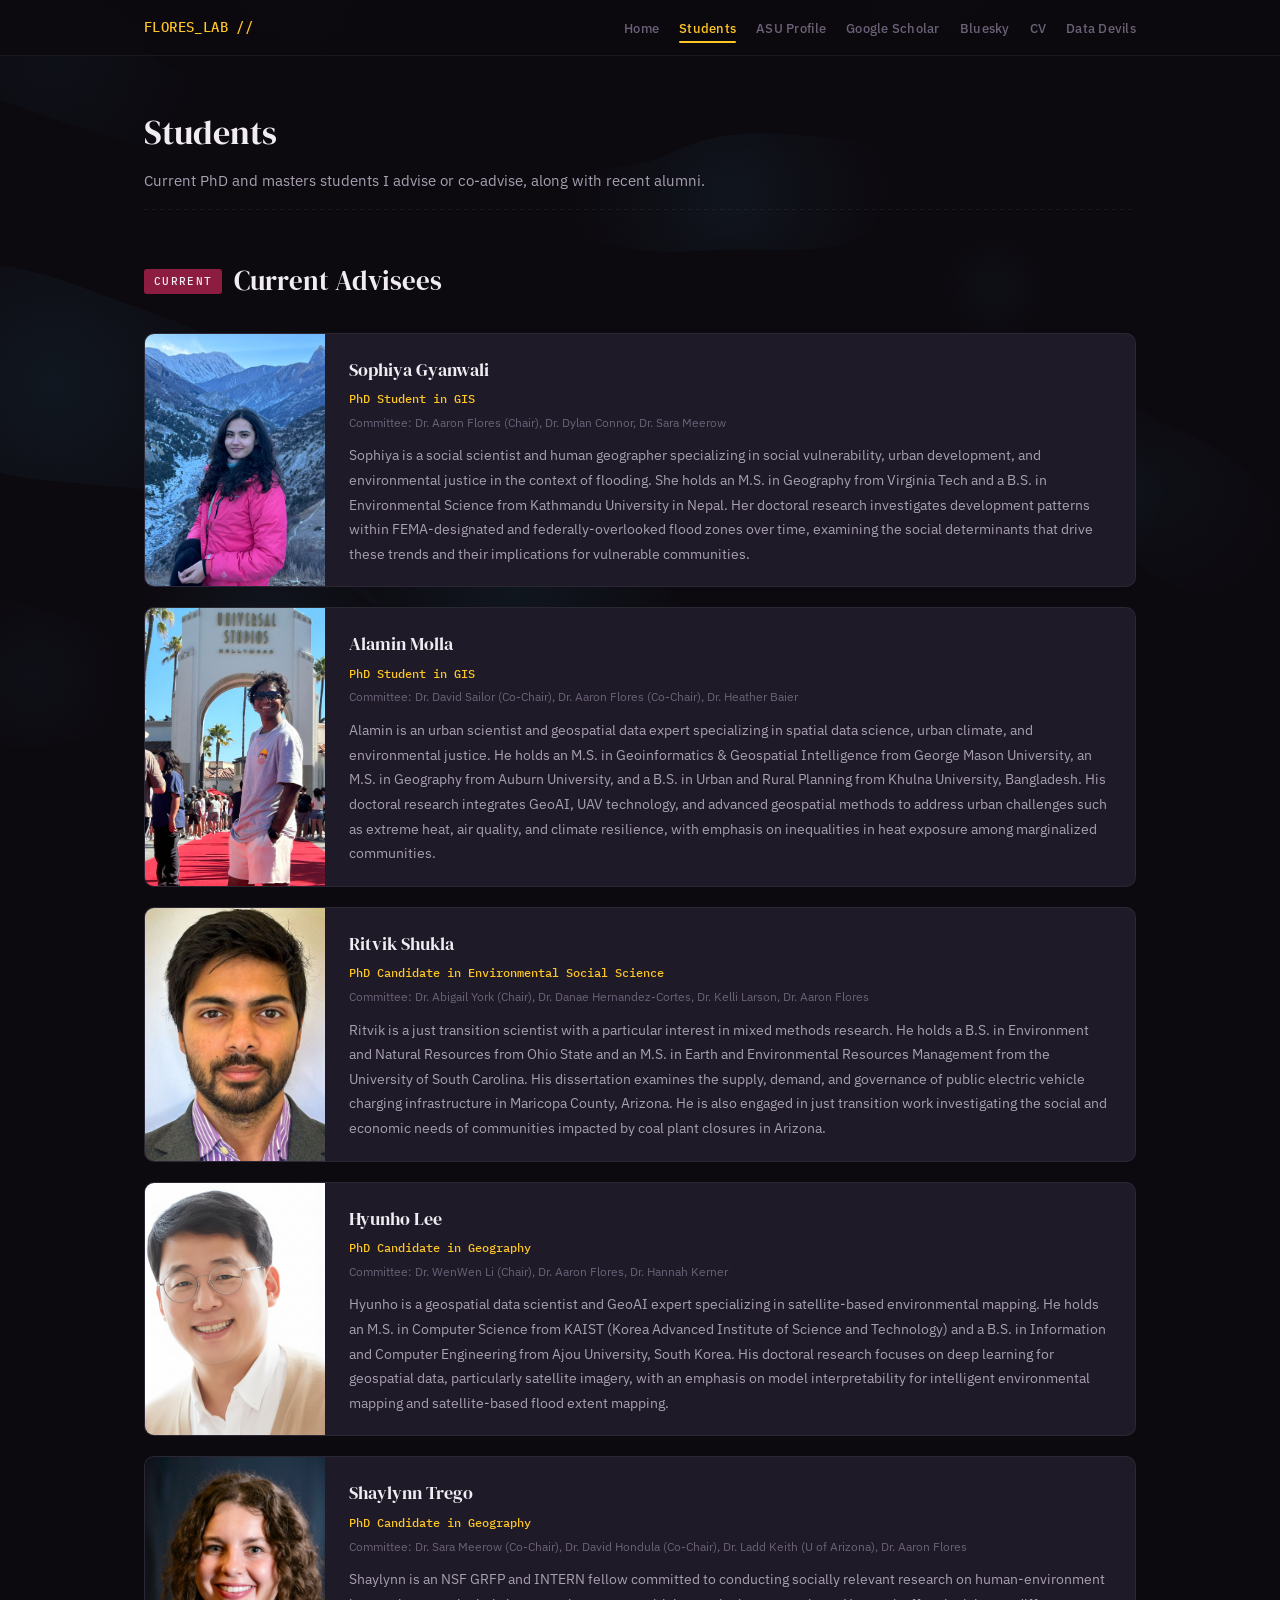
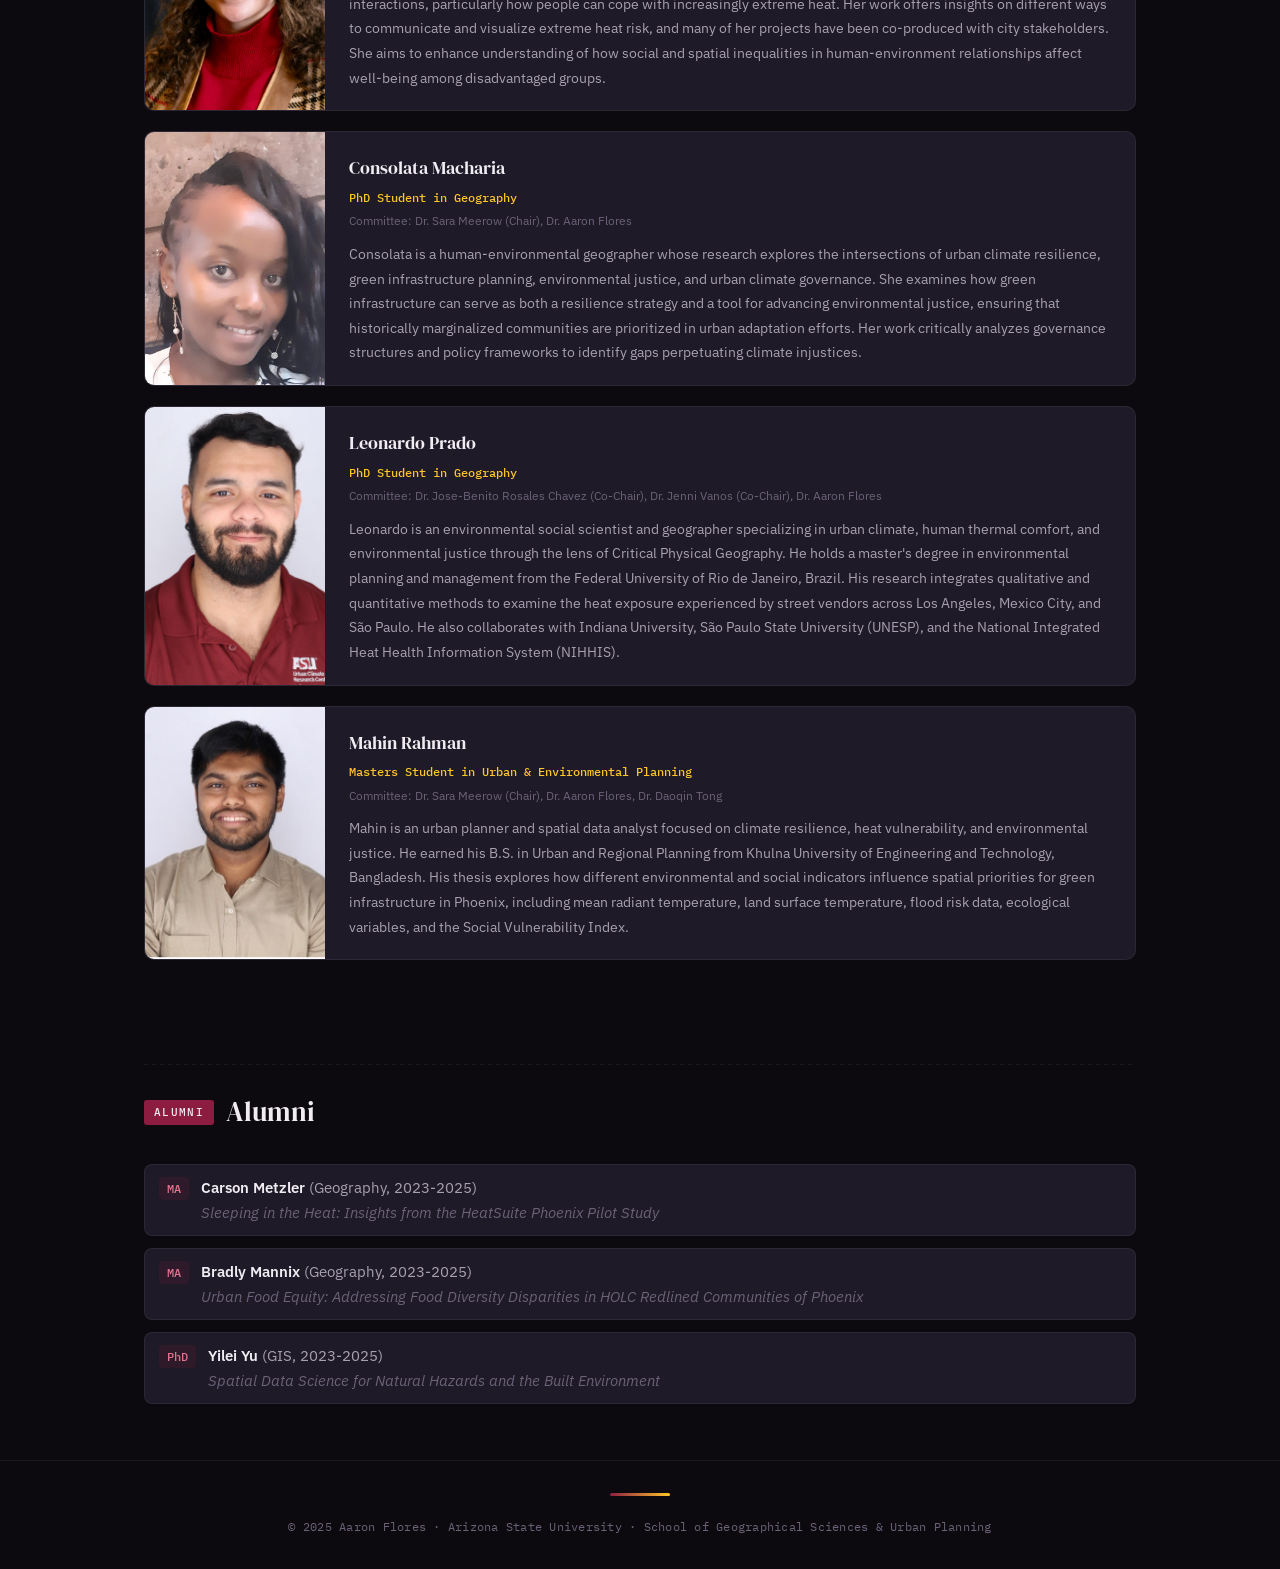
==== commit 6ea61a85: "Update students.html" ====
--- a/students.html
+++ b/students.html
@@ -20,7 +20,6 @@
 }
 
 :root {
-  /* ASU identity */
   --asu-maroon: #8C1D40;
   --asu-maroon-deep: #6A1631;
   --asu-maroon-glow: rgba(140, 29, 64, 0.15);
@@ -30,41 +29,33 @@
   --asu-gold-glow: rgba(255, 198, 39, 0.12);
   --asu-gold-subtle: rgba(255, 198, 39, 0.06);
 
-  /* Core darks */
   --bg-deep: #0D0A0F;
   --bg-primary: #110E14;
   --bg-elevated: #181520;
   --bg-card: #1E1A27;
   --bg-card-hover: #252131;
 
-  /* Hazard palette */
   --flood-blue: #3B9FD4;
   --flood-blue-dim: #2678A3;
   --flood-blue-glow: rgba(59, 159, 212, 0.14);
-
   --health-purple: #9B6FCF;
   --health-purple-dim: #7B52B0;
   --health-purple-glow: rgba(155, 111, 207, 0.14);
-
   --heat-orange: #E8722A;
   --heat-red: #D94040;
   --heat-yellow: #F0B429;
-
   --safe-teal: #36B5A0;
   --safe-teal-dim: rgba(54, 181, 160, 0.12);
 
-  /* Text */
   --text-primary: #F0ECF2;
   --text-secondary: #A8A0B2;
   --text-muted: #6B6278;
   --text-accent: #FFC627;
 
-  /* Borders */
   --border: rgba(255, 255, 255, 0.06);
   --border-accent: rgba(140, 29, 64, 0.3);
   --border-gold: rgba(255, 198, 39, 0.2);
 
-  /* Fonts */
   --font-display: 'DM Serif Display', Georgia, serif;
   --font-body: 'IBM Plex Sans', system-ui, sans-serif;
   --font-mono: 'IBM Plex Mono', monospace;
@@ -77,7 +68,7 @@
 
 body {
   font-family: var(--font-body);
-  font-size: 16px;
+  font-size: 17px;
   line-height: 1.7;
   color: var(--text-primary);
   background: var(--bg-deep);
@@ -98,15 +89,12 @@
   color: white;
 }
 
-body::before {
-  content: '';
+/* ---- Interactive particle canvas ---- */
+#bg-canvas {
   position: fixed;
   inset: 0;
-  background-image:
-    radial-gradient(ellipse at 15% 30%, rgba(140, 29, 64, 0.06) 0%, transparent 55%),
-    radial-gradient(ellipse at 85% 70%, rgba(255, 198, 39, 0.03) 0%, transparent 50%);
+  z-index: 0;
   pointer-events: none;
-  z-index: 0;
 }
 
 /* ---- Navigation ---- */
@@ -147,7 +135,7 @@
 }
 
 .nav-links a {
-  font-size: 0.8rem;
+  font-size: 0.82rem;
   font-weight: 500;
   color: var(--text-muted);
   letter-spacing: 0.02em;
@@ -199,7 +187,7 @@
 
 .section-tag {
   font-family: var(--font-mono);
-  font-size: 0.65rem;
+  font-size: 0.68rem;
   font-weight: 500;
   letter-spacing: 0.12em;
   text-transform: uppercase;
@@ -217,7 +205,7 @@
 
 .section-header h2 {
   font-family: var(--font-display);
-  font-size: 1.6rem;
+  font-size: 1.7rem;
   font-weight: 400;
   color: var(--text-primary);
 }
@@ -230,23 +218,23 @@
 
 .hero-grid {
   display: grid;
-  grid-template-columns: 200px 1fr;
+  grid-template-columns: 240px 1fr;
   gap: 2.5rem;
   align-items: start;
 }
 
 .hero-photo {
-  width: 200px;
-  height: 240px;
-  border-radius: 8px;
+  width: 240px;
+  height: 300px;
+  border-radius: 10px;
   object-fit: cover;
   border: 2px solid var(--border-accent);
 }
 
 .hero-photo-placeholder {
-  width: 200px;
-  height: 240px;
-  border-radius: 8px;
+  width: 240px;
+  height: 300px;
+  border-radius: 10px;
   background: var(--bg-card);
   border: 2px solid var(--border-accent);
   display: flex;
@@ -271,8 +259,8 @@
 
 .hero-coords {
   font-family: var(--font-mono);
-  font-size: 0.65rem;
-  color: var(--text-muted);
+  font-size: 0.7rem;
+  color: rgba(255, 255, 255, 0.7);
   margin-top: 8px;
   text-align: center;
   letter-spacing: 0.04em;
@@ -280,14 +268,14 @@
 
 .hero-text h1 {
   font-family: var(--font-display);
-  font-size: 2.5rem;
+  font-size: 2.75rem;
   font-weight: 400;
   line-height: 1.15;
   margin-bottom: 0.35rem;
 }
 
 .hero-title-line {
-  font-size: 1rem;
+  font-size: 1.05rem;
   font-weight: 600;
   color: #E0758E;
   background: var(--asu-maroon-glow);
@@ -298,18 +286,38 @@
 }
 
 .hero-dept {
-  font-size: 0.88rem;
+  font-size: 0.92rem;
   color: var(--text-secondary);
   margin-bottom: 1.25rem;
 }
 
 .hero-bio {
-  font-size: 0.92rem;
+  font-size: 0.95rem;
   color: var(--text-secondary);
   line-height: 1.8;
-  max-width: 640px;
+  max-width: 660px;
 }
 .hero-bio + .hero-bio { margin-top: 0.75rem; }
+
+/* ---- Affiliation logos ---- */
+.affiliation-logos {
+  display: flex;
+  align-items: center;
+  gap: 1.5rem;
+  margin-top: 1.25rem;
+  padding-top: 1rem;
+  border-top: 1px solid var(--border);
+}
+
+.affiliation-logos img {
+  height: 50px;
+  width: auto;
+  opacity: 0.85;
+  transition: opacity 0.2s;
+}
+.affiliation-logos img:hover {
+  opacity: 1;
+}
 
 /* ---- Stat strip ---- */
 .stat-strip {
@@ -331,7 +339,7 @@
 
 .stat-value {
   font-family: var(--font-mono);
-  font-size: 1.2rem;
+  font-size: 1.25rem;
   font-weight: 500;
   color: var(--text-primary);
 }
@@ -343,7 +351,7 @@
 .stat-value.purple { color: var(--health-purple); }
 
 .stat-label {
-  font-size: 0.65rem;
+  font-size: 0.68rem;
   font-weight: 500;
   letter-spacing: 0.08em;
   text-transform: uppercase;
@@ -363,7 +371,7 @@
   display: inline-flex;
   align-items: center;
   gap: 6px;
-  font-size: 0.78rem;
+  font-size: 0.82rem;
   font-weight: 500;
   padding: 7px 14px;
   border-radius: 6px;
@@ -410,141 +418,61 @@
 }
 
 .research-card-accent { height: 4px; }
-.research-card-accent.flood {
-  background: linear-gradient(90deg, var(--flood-blue) 0%, var(--flood-blue-dim) 100%);
-}
-.research-card-accent.health {
-  background: linear-gradient(90deg, var(--health-purple) 0%, var(--health-purple-dim) 100%);
-}
-.research-card-accent.heat {
-  background: linear-gradient(90deg, var(--heat-red) 0%, var(--heat-orange) 50%, var(--heat-yellow) 100%);
-}
-.research-card-accent.air {
-  background: linear-gradient(90deg, var(--safe-teal) 0%, #2A8F7E 100%);
-}
-.research-card-accent.asu {
-  background: linear-gradient(90deg, var(--asu-maroon) 0%, var(--asu-gold) 100%);
-}
-
-.research-card-body {
-  padding: 1.5rem 1.75rem;
-}
+.research-card-accent.flood { background: linear-gradient(90deg, var(--flood-blue) 0%, var(--flood-blue-dim) 100%); }
+.research-card-accent.health { background: linear-gradient(90deg, var(--health-purple) 0%, var(--health-purple-dim) 100%); }
+.research-card-accent.heat { background: linear-gradient(90deg, var(--heat-red) 0%, var(--heat-orange) 50%, var(--heat-yellow) 100%); }
+.research-card-accent.air { background: linear-gradient(90deg, var(--safe-teal) 0%, #2A8F7E 100%); }
+.research-card-accent.asu { background: linear-gradient(90deg, var(--asu-maroon) 0%, var(--asu-gold) 100%); }
+
+.research-card-body { padding: 1.5rem 1.75rem; }
 
 .research-card-body h3 {
   font-family: var(--font-display);
-  font-size: 1.2rem;
+  font-size: 1.25rem;
   font-weight: 400;
   color: var(--text-primary);
   margin-bottom: 0.6rem;
 }
 
 .research-card-body p {
-  font-size: 0.88rem;
+  font-size: 0.92rem;
   color: var(--text-secondary);
   line-height: 1.75;
 }
 .research-card-body p + p { margin-top: 0.6rem; }
 
-.research-card-img {
-  width: 100%;
-  height: 220px;
-  object-fit: cover;
-}
-
-.research-img-placeholder {
-  width: 100%;
-  overflow: hidden;
-}
-.research-img-placeholder svg {
-  width: 100%;
-  height: auto;
-  display: block;
-}
-
-.pub-links {
-  margin-top: 1rem;
-  display: flex;
-  flex-wrap: wrap;
-  gap: 0.5rem;
-}
+.research-card-img { width: 100%; height: 220px; object-fit: cover; }
+
+.research-img-placeholder { width: 100%; overflow: hidden; }
+.research-img-placeholder svg { width: 100%; height: auto; display: block; }
+
+.pub-links { margin-top: 1rem; display: flex; flex-wrap: wrap; gap: 0.5rem; }
 
 .pub-link {
   font-family: var(--font-mono);
-  font-size: 0.72rem;
+  font-size: 0.75rem;
   font-weight: 500;
   padding: 5px 12px;
   border-radius: 5px;
   transition: all 0.2s;
 }
 
-.pub-link.flood-link {
-  background: var(--flood-blue-glow);
-  color: var(--flood-blue);
-  border: 1px solid rgba(59, 159, 212, 0.2);
-}
-.pub-link.flood-link:hover {
-  background: var(--flood-blue);
-  color: white;
-  border-color: var(--flood-blue);
-}
-
-.pub-link.health-link {
-  background: var(--health-purple-glow);
-  color: var(--health-purple);
-  border: 1px solid rgba(155, 111, 207, 0.2);
-}
-.pub-link.health-link:hover {
-  background: var(--health-purple);
-  color: white;
-  border-color: var(--health-purple);
-}
-
-.pub-link.heat-link {
-  background: rgba(232, 114, 42, 0.1);
-  color: var(--heat-orange);
-  border: 1px solid rgba(232, 114, 42, 0.2);
-}
-.pub-link.heat-link:hover {
-  background: var(--heat-orange);
-  color: white;
-  border-color: var(--heat-orange);
-}
-
-.pub-link.teal-link {
-  background: var(--safe-teal-dim);
-  color: var(--safe-teal);
-  border: 1px solid rgba(54, 181, 160, 0.2);
-}
-.pub-link.teal-link:hover {
-  background: var(--safe-teal);
-  color: white;
-  border-color: var(--safe-teal);
-}
+.pub-link.flood-link { background: var(--flood-blue-glow); color: var(--flood-blue); border: 1px solid rgba(59, 159, 212, 0.2); }
+.pub-link.flood-link:hover { background: var(--flood-blue); color: white; border-color: var(--flood-blue); }
+.pub-link.health-link { background: var(--health-purple-glow); color: var(--health-purple); border: 1px solid rgba(155, 111, 207, 0.2); }
+.pub-link.health-link:hover { background: var(--health-purple); color: white; border-color: var(--health-purple); }
+.pub-link.heat-link { background: rgba(232, 114, 42, 0.1); color: var(--heat-orange); border: 1px solid rgba(232, 114, 42, 0.2); }
+.pub-link.heat-link:hover { background: var(--heat-orange); color: white; border-color: var(--heat-orange); }
+.pub-link.teal-link { background: var(--safe-teal-dim); color: var(--safe-teal); border: 1px solid rgba(54, 181, 160, 0.2); }
+.pub-link.teal-link:hover { background: var(--safe-teal); color: white; border-color: var(--safe-teal); }
 
 /* ---- Two-column editorial ---- */
-.editorial-row {
-  display: grid;
-  grid-template-columns: 1fr 1fr;
-  gap: 1.5rem;
-}
+.editorial-row { display: grid; grid-template-columns: 1fr 1fr; gap: 1.5rem; }
 
 /* ---- Data callout ---- */
-.data-callout {
-  display: inline-flex;
-  align-items: baseline;
-  gap: 4px;
-  margin: 0.5rem 0;
-}
-.data-callout .data-num {
-  font-family: var(--font-mono);
-  font-size: 1.5rem;
-  font-weight: 500;
-  color: var(--health-purple);
-}
-.data-callout .data-unit {
-  font-size: 0.8rem;
-  color: var(--text-muted);
-}
+.data-callout { display: inline-flex; align-items: baseline; gap: 4px; margin: 0.5rem 0; }
+.data-callout .data-num { font-family: var(--font-mono); font-size: 1.6rem; font-weight: 500; color: var(--health-purple); }
+.data-callout .data-unit { font-size: 0.85rem; color: var(--text-muted); }
 
 /* ---- Community card ---- */
 .community-card {
@@ -562,30 +490,14 @@
   height: 4px;
   background: linear-gradient(90deg, var(--asu-maroon) 0%, var(--asu-gold) 100%);
 }
-.community-card h3 {
-  font-family: var(--font-display);
-  font-size: 1.15rem;
-  font-weight: 400;
-  color: var(--text-primary);
-  margin-bottom: 0.6rem;
-}
-.community-card p {
-  font-size: 0.88rem;
-  color: var(--text-secondary);
-  line-height: 1.75;
-}
+.community-card h3 { font-family: var(--font-display); font-size: 1.2rem; font-weight: 400; color: var(--text-primary); margin-bottom: 0.6rem; }
+.community-card p { font-size: 0.92rem; color: var(--text-secondary); line-height: 1.75; }
 .community-card p + p { margin-top: 0.6rem; }
 
-.media-links {
-  margin-top: 1rem;
-  display: flex;
-  flex-wrap: wrap;
-  gap: 0.5rem;
-}
-
+.media-links { margin-top: 1rem; display: flex; flex-wrap: wrap; gap: 0.5rem; }
 .media-link {
   font-family: var(--font-mono);
-  font-size: 0.72rem;
+  font-size: 0.75rem;
   font-weight: 500;
   padding: 5px 12px;
   border-radius: 5px;
@@ -594,30 +506,14 @@
   border: 1px solid var(--border-gold);
   transition: all 0.2s;
 }
-.media-link:hover {
-  background: var(--asu-gold);
-  color: #1A1400;
-  border-color: var(--asu-gold);
-}
+.media-link:hover { background: var(--asu-gold); color: #1A1400; border-color: var(--asu-gold); }
 
 /* ---- Students ---- */
 .page-header { padding: 3rem 0 1rem; }
-.page-header h1 {
-  font-family: var(--font-display);
-  font-size: 2rem;
-  font-weight: 400;
-}
-.page-header p {
-  font-size: 0.9rem;
-  color: var(--text-secondary);
-  margin-top: 0.4rem;
-}
-
-.students-grid {
-  display: grid;
-  grid-template-columns: 1fr;
-  gap: 1.25rem;
-}
+.page-header h1 { font-family: var(--font-display); font-size: 2.1rem; font-weight: 400; }
+.page-header p { font-size: 0.95rem; color: var(--text-secondary); margin-top: 0.4rem; }
+
+.students-grid { display: grid; grid-template-columns: 1fr; gap: 1.25rem; }
 
 .student-card {
   background: var(--bg-card);
@@ -627,131 +523,56 @@
   display: flex;
   transition: border-color 0.3s, box-shadow 0.3s;
 }
-.student-card:hover {
-  border-color: var(--border-accent);
-  box-shadow: 0 4px 24px rgba(140, 29, 64, 0.06);
-}
-
-.student-photo {
-  width: 180px;
-  min-height: 220px;
-  object-fit: cover;
-  flex-shrink: 0;
-}
+.student-card:hover { border-color: var(--border-accent); box-shadow: 0 4px 24px rgba(140, 29, 64, 0.06); }
+
+.student-photo { width: 180px; min-height: 220px; object-fit: cover; flex-shrink: 0; }
 .student-photo-placeholder {
-  width: 180px;
-  min-height: 220px;
-  flex-shrink: 0;
+  width: 180px; min-height: 220px; flex-shrink: 0;
   background: var(--bg-elevated);
-  display: flex;
-  align-items: center;
-  justify-content: center;
-  font-family: var(--font-display);
-  font-size: 1.5rem;
-  color: var(--text-muted);
+  display: flex; align-items: center; justify-content: center;
+  font-family: var(--font-display); font-size: 1.5rem; color: var(--text-muted);
   position: relative;
 }
 .student-photo-placeholder::after {
-  content: '';
-  position: absolute;
-  inset: 0;
+  content: ''; position: absolute; inset: 0;
   background: linear-gradient(180deg, transparent 50%, var(--asu-maroon-subtle) 100%);
 }
 
-.student-info {
-  padding: 1.25rem 1.5rem;
-  flex: 1;
-}
-.student-name {
-  font-family: var(--font-display);
-  font-size: 1.1rem;
-  font-weight: 400;
-  color: var(--text-primary);
-  margin-bottom: 0.2rem;
-}
-.student-program {
-  font-family: var(--font-mono);
-  font-size: 0.75rem;
-  font-weight: 500;
-  color: var(--asu-gold);
-  margin-bottom: 0.15rem;
-}
-.student-committee {
-  font-size: 0.75rem;
-  color: var(--text-muted);
-  margin-bottom: 0.65rem;
-}
-.student-bio {
-  font-size: 0.84rem;
-  color: var(--text-secondary);
-  line-height: 1.75;
-}
+.student-info { padding: 1.25rem 1.5rem; flex: 1; }
+.student-name { font-family: var(--font-display); font-size: 1.15rem; font-weight: 400; color: var(--text-primary); margin-bottom: 0.2rem; }
+.student-program { font-family: var(--font-mono); font-size: 0.78rem; font-weight: 500; color: var(--asu-gold); margin-bottom: 0.15rem; }
+.student-committee { font-size: 0.78rem; color: var(--text-muted); margin-bottom: 0.65rem; }
+.student-bio { font-size: 0.88rem; color: var(--text-secondary); line-height: 1.75; }
 
 /* Alumni */
 .alumni-section { padding: 2.5rem 0 3.5rem; }
-
-.alumni-list {
-  list-style: none;
-  display: flex;
-  flex-direction: column;
-  gap: 0.75rem;
-  margin-top: 1rem;
-}
+.alumni-list { list-style: none; display: flex; flex-direction: column; gap: 0.75rem; margin-top: 1rem; }
 .alumni-item {
-  display: flex;
-  gap: 0.75rem;
-  align-items: baseline;
-  font-size: 0.88rem;
-  color: var(--text-secondary);
-  padding: 10px 14px;
-  background: var(--bg-card);
-  border-radius: 8px;
-  border: 1px solid var(--border);
-}
-.alumni-item strong {
-  color: var(--text-primary);
-  font-weight: 600;
-}
+  display: flex; gap: 0.75rem; align-items: baseline;
+  font-size: 0.92rem; color: var(--text-secondary);
+  padding: 10px 14px; background: var(--bg-card); border-radius: 8px; border: 1px solid var(--border);
+}
+.alumni-item strong { color: var(--text-primary); font-weight: 600; }
 .alumni-degree {
-  font-family: var(--font-mono);
-  font-size: 0.7rem;
-  font-weight: 500;
-  padding: 2px 8px;
-  border-radius: 4px;
-  background: var(--asu-maroon-glow);
-  color: #E0758E;
-  white-space: nowrap;
+  font-family: var(--font-mono); font-size: 0.72rem; font-weight: 500;
+  padding: 2px 8px; border-radius: 4px;
+  background: var(--asu-maroon-glow); color: #E0758E; white-space: nowrap;
 }
 
 /* ---- Footer ---- */
-.footer {
-  border-top: 1px solid var(--border);
-  padding: 2rem 0;
-  text-align: center;
-}
-.footer-inner {
-  font-size: 0.75rem;
-  color: var(--text-muted);
-  font-family: var(--font-mono);
-  letter-spacing: 0.02em;
-}
+.footer { border-top: 1px solid var(--border); padding: 2rem 0; text-align: center; }
+.footer-inner { font-size: 0.78rem; color: var(--text-muted); font-family: var(--font-mono); letter-spacing: 0.02em; }
 .footer a { color: var(--text-muted); }
 .footer a:hover { color: var(--asu-gold); }
-
 .footer::before {
-  content: '';
-  display: block;
-  width: 60px;
-  height: 3px;
+  content: ''; display: block; width: 60px; height: 3px;
   background: linear-gradient(90deg, var(--asu-maroon), var(--asu-gold));
-  border-radius: 2px;
-  margin: 0 auto 1.25rem;
+  border-radius: 2px; margin: 0 auto 1.25rem;
 }
 
 /* ---- Dashed grid line ---- */
 .grid-line {
-  width: 100%;
-  height: 1px;
+  width: 100%; height: 1px;
   background: repeating-linear-gradient(90deg, var(--border) 0px, var(--border) 4px, transparent 4px, transparent 8px);
   margin: 0.5rem 0;
 }
@@ -759,40 +580,27 @@
 /* ---- Responsive ---- */
 @media (max-width: 768px) {
   .nav-links {
-    display: none;
-    position: absolute;
-    top: var(--nav-height);
-    left: 0; right: 0;
-    background: rgba(13, 10, 15, 0.95);
-    backdrop-filter: blur(16px);
-    border-bottom: 1px solid var(--border);
-    flex-direction: column;
-    padding: 1rem 1.5rem;
-    gap: 0.75rem;
+    display: none; position: absolute; top: var(--nav-height); left: 0; right: 0;
+    background: rgba(13, 10, 15, 0.95); backdrop-filter: blur(16px);
+    border-bottom: 1px solid var(--border); flex-direction: column; padding: 1rem 1.5rem; gap: 0.75rem;
   }
   .nav-links.open { display: flex; }
   .nav-toggle { display: block; }
   .nav-inner { position: relative; }
 
-  .hero-grid {
-    grid-template-columns: 1fr;
-    text-align: center;
-  }
+  .hero-grid { grid-template-columns: 1fr; text-align: center; }
   .hero-photo-col { justify-self: center; }
-  .hero-photo, .hero-photo-placeholder { width: 160px; height: 190px; }
+  .hero-photo, .hero-photo-placeholder { width: 180px; height: 220px; }
   .hero-bio { max-width: 100%; }
   .stat-strip { max-width: 100%; }
   .pill-row { justify-content: center; }
-  .hero-text h1 { font-size: 1.8rem; }
+  .hero-text h1 { font-size: 2rem; }
+  .affiliation-logos { justify-content: center; }
 
   .editorial-row { grid-template-columns: 1fr; }
 
   .student-card { flex-direction: column; }
-  .student-photo, .student-photo-placeholder {
-    width: 100%;
-    min-height: 140px;
-    height: 140px;
-  }
+  .student-photo, .student-photo-placeholder { width: 100%; min-height: 140px; height: 140px; }
 }
 
 @media (max-width: 480px) {
@@ -803,15 +611,15 @@
 </style>
 </head>
 <body>
+
+  <canvas id="bg-canvas"></canvas>
 
   <nav class="nav">
     <div class="nav-inner">
       <a href="index.html" class="nav-name">FLORES_LAB //</a>
       <button class="nav-toggle" aria-label="Toggle navigation" onclick="document.querySelector('.nav-links').classList.toggle('open')">
         <svg viewBox="0 0 24 24" fill="none" stroke="currentColor" stroke-width="2" stroke-linecap="round">
-          <line x1="3" y1="6" x2="21" y2="6"/>
-          <line x1="3" y1="12" x2="21" y2="12"/>
-          <line x1="3" y1="18" x2="21" y2="18"/>
+          <line x1="3" y1="6" x2="21" y2="6"/><line x1="3" y1="12" x2="21" y2="12"/><line x1="3" y1="18" x2="21" y2="18"/>
         </svg>
       </button>
       <ul class="nav-links">
@@ -820,14 +628,13 @@
         <li><a href="https://search.asu.edu/profile/3269825" target="_blank" rel="noopener">ASU Profile</a></li>
         <li><a href="https://scholar.google.com/citations?user=OSSzZk4AAAAJ&hl=en&oi=ao" target="_blank" rel="noopener">Google Scholar</a></li>
         <li><a href="https://bsky.app/profile/aaflores.bsky.social" target="_blank" rel="noopener">Bluesky</a></li>
-        <li><a href="files/Flores_CV.pdf" target="_blank" rel="noopener">CV</a></li>
+        <li><a href="files/CV_March_2026.pdf" target="_blank" rel="noopener">CV</a></li>
         <li><a href="https://thesanfordschool.asu.edu/data-devils" target="_blank" rel="noopener">Data Devils</a></li>
       </ul>
     </div>
   </nav>
 
   <main class="container">
-
     <div class="page-header">
       <h1>Students</h1>
       <p>Current PhD and masters students I advise or co-advise, along with recent alumni.</p>
@@ -840,87 +647,14 @@
         <h2>Current Advisees</h2>
       </div>
       <div class="students-grid">
-
-        <div class="student-card">
-          <img src="images/sophiya.jpg" alt="Sophiya Gyanwali" class="student-photo">
-          <div class="student-info">
-            <h3 class="student-name">Sophiya Gyanwali</h3>
-            <p class="student-program">PhD Student in GIS</p>
-            <p class="student-committee">Committee: Dr. Aaron Flores (Chair), Dr. Dylan Connor, Dr. Sara Meerow</p>
-            <p class="student-bio">Sophiya is a social scientist and human geographer specializing in social vulnerability, urban development, and environmental justice in the context of flooding. She holds an M.S. in Geography from Virginia Tech and a B.S. in Environmental Science from Kathmandu University in Nepal. Her doctoral research investigates development patterns within FEMA-designated and federally-overlooked flood zones over time, examining the social determinants that drive these trends and their implications for vulnerable communities.</p>
-          </div>
-        </div>
-
-        <div class="student-card">
-          <img src="images/alamin.jpg" alt="Alamin Molla" class="student-photo">
-          <div class="student-info">
-            <h3 class="student-name">Alamin Molla</h3>
-            <p class="student-program">PhD Student in GIS</p>
-            <p class="student-committee">Committee: Dr. David Sailor (Co-Chair), Dr. Aaron Flores (Co-Chair), Dr. Heather Baier</p>
-            <p class="student-bio">Alamin is an urban scientist and geospatial data expert specializing in spatial data science, urban climate, and environmental justice. He holds an M.S. in Geoinformatics &amp; Geospatial Intelligence from George Mason University, an M.S. in Geography from Auburn University, and a B.S. in Urban and Rural Planning from Khulna University, Bangladesh. His doctoral research integrates GeoAI, UAV technology, and advanced geospatial methods to address urban challenges such as extreme heat, air quality, and climate resilience, with emphasis on inequalities in heat exposure among marginalized communities.</p>
-          </div>
-        </div>
-
-        <div class="student-card">
-          <img src="images/ritvik.jpg" alt="Ritvik Shukla" class="student-photo">
-          <div class="student-info">
-            <h3 class="student-name">Ritvik Shukla</h3>
-            <p class="student-program">PhD Candidate in Environmental Social Science</p>
-            <p class="student-committee">Committee: Dr. Abigail York (Chair), Dr. Danae Hernandez-Cortes, Dr. Kelli Larson, Dr. Aaron Flores</p>
-            <p class="student-bio">Ritvik is a just transition scientist with a particular interest in mixed methods research. He holds a B.S. in Environment and Natural Resources from Ohio State and an M.S. in Earth and Environmental Resources Management from the University of South Carolina. His dissertation examines the supply, demand, and governance of public electric vehicle charging infrastructure in Maricopa County, Arizona. He is also engaged in just transition work investigating the social and economic needs of communities impacted by coal plant closures in Arizona.</p>
-          </div>
-        </div>
-
-        <div class="student-card">
-          <img src="images/hyunho.png" alt="Hyunho Lee" class="student-photo">
-          <div class="student-info">
-            <h3 class="student-name">Hyunho Lee</h3>
-            <p class="student-program">PhD Candidate in Geography</p>
-            <p class="student-committee">Committee: Dr. WenWen Li (Chair), Dr. Aaron Flores, Dr. Hannah Kerner</p>
-            <p class="student-bio">Hyunho is a geospatial data scientist and GeoAI expert specializing in satellite-based environmental mapping. He holds an M.S. in Computer Science from KAIST (Korea Advanced Institute of Science and Technology) and a B.S. in Information and Computer Engineering from Ajou University, South Korea. His doctoral research focuses on deep learning for geospatial data, particularly satellite imagery, with an emphasis on model interpretability for intelligent environmental mapping and satellite-based flood extent mapping.</p>
-          </div>
-        </div>
-
-        <div class="student-card">
-          <img src="images/shaylynn.jpeg" alt="Shaylynn Trego" class="student-photo">
-          <div class="student-info">
-            <h3 class="student-name">Shaylynn Trego</h3>
-            <p class="student-program">PhD Candidate in Geography</p>
-            <p class="student-committee">Committee: Dr. Sara Meerow (Co-Chair), Dr. David Hondula (Co-Chair), Dr. Ladd Keith (U of Arizona), Dr. Aaron Flores</p>
-            <p class="student-bio">Shaylynn is an NSF GRFP and INTERN fellow committed to conducting socially relevant research on human-environment interactions, particularly how people can cope with increasingly extreme heat. Her work offers insights on different ways to communicate and visualize extreme heat risk, and many of her projects have been co-produced with city stakeholders. She aims to enhance understanding of how social and spatial inequalities in human-environment relationships affect well-being among disadvantaged groups.</p>
-          </div>
-        </div>
-
-        <div class="student-card">
-          <img src="images/consolata.jpg" alt="Consolata Macharia" class="student-photo">
-          <div class="student-info">
-            <h3 class="student-name">Consolata Macharia</h3>
-            <p class="student-program">PhD Student in Geography</p>
-            <p class="student-committee">Committee: Dr. Sara Meerow (Chair), Dr. Aaron Flores</p>
-            <p class="student-bio">Consolata is a human-environmental geographer whose research explores the intersections of urban climate resilience, green infrastructure planning, environmental justice, and urban climate governance. She examines how green infrastructure can serve as both a resilience strategy and a tool for advancing environmental justice, ensuring that historically marginalized communities are prioritized in urban adaptation efforts. Her work critically analyzes governance structures and policy frameworks to identify gaps perpetuating climate injustices.</p>
-          </div>
-        </div>
-
-        <div class="student-card">
-          <img src="images/leo.jpg" alt="Leonardo Prado" class="student-photo">
-          <div class="student-info">
-            <h3 class="student-name">Leonardo Prado</h3>
-            <p class="student-program">PhD Student in Geography</p>
-            <p class="student-committee">Committee: Dr. Jose-Benito Rosales Chavez (Co-Chair), Dr. Jenni Vanos (Co-Chair), Dr. Aaron Flores</p>
-            <p class="student-bio">Leonardo is an environmental social scientist and geographer specializing in urban climate, human thermal comfort, and environmental justice through the lens of Critical Physical Geography. He holds a master's degree in environmental planning and management from the Federal University of Rio de Janeiro, Brazil. His research integrates qualitative and quantitative methods to examine the heat exposure experienced by street vendors across Los Angeles, Mexico City, and S&atilde;o Paulo. He also collaborates with Indiana University, S&atilde;o Paulo State University (UNESP), and the National Integrated Heat Health Information System (NIHHIS).</p>
-          </div>
-        </div>
-
-        <div class="student-card">
-          <img src="images/mahin.jpg" alt="Mahin Rahman" class="student-photo">
-          <div class="student-info">
-            <h3 class="student-name">Mahin Rahman</h3>
-            <p class="student-program">Masters Student in Urban &amp; Environmental Planning</p>
-            <p class="student-committee">Committee: Dr. Sara Meerow (Chair), Dr. Aaron Flores, Dr. Daoqin Tong</p>
-            <p class="student-bio">Mahin is an urban planner and spatial data analyst focused on climate resilience, heat vulnerability, and environmental justice. He earned his B.S. in Urban and Regional Planning from Khulna University of Engineering and Technology, Bangladesh. His thesis explores how different environmental and social indicators influence spatial priorities for green infrastructure in Phoenix, including mean radiant temperature, land surface temperature, flood risk data, ecological variables, and the Social Vulnerability Index.</p>
-          </div>
-        </div>
-
+        <div class="student-card"><img src="images/sophiya.jpg" alt="Sophiya Gyanwali" class="student-photo"><div class="student-info"><h3 class="student-name">Sophiya Gyanwali</h3><p class="student-program">PhD Student in GIS</p><p class="student-committee">Committee: Dr. Aaron Flores (Chair), Dr. Dylan Connor, Dr. Sara Meerow</p><p class="student-bio">Sophiya is a social scientist and human geographer specializing in social vulnerability, urban development, and environmental justice in the context of flooding. She holds an M.S. in Geography from Virginia Tech and a B.S. in Environmental Science from Kathmandu University in Nepal. Her doctoral research investigates development patterns within FEMA-designated and federally-overlooked flood zones over time, examining the social determinants that drive these trends and their implications for vulnerable communities.</p></div></div>
+        <div class="student-card"><img src="images/alamin.jpg" alt="Alamin Molla" class="student-photo"><div class="student-info"><h3 class="student-name">Alamin Molla</h3><p class="student-program">PhD Student in GIS</p><p class="student-committee">Committee: Dr. David Sailor (Co-Chair), Dr. Aaron Flores (Co-Chair), Dr. Heather Baier</p><p class="student-bio">Alamin is an urban scientist and geospatial data expert specializing in spatial data science, urban climate, and environmental justice. He holds an M.S. in Geoinformatics &amp; Geospatial Intelligence from George Mason University, an M.S. in Geography from Auburn University, and a B.S. in Urban and Rural Planning from Khulna University, Bangladesh. His doctoral research integrates GeoAI, UAV technology, and advanced geospatial methods to address urban challenges such as extreme heat, air quality, and climate resilience, with emphasis on inequalities in heat exposure among marginalized communities.</p></div></div>
+        <div class="student-card"><img src="images/ritvik.jpg" alt="Ritvik Shukla" class="student-photo"><div class="student-info"><h3 class="student-name">Ritvik Shukla</h3><p class="student-program">PhD Candidate in Environmental Social Science</p><p class="student-committee">Committee: Dr. Abigail York (Chair), Dr. Danae Hernandez-Cortes, Dr. Kelli Larson, Dr. Aaron Flores</p><p class="student-bio">Ritvik is a just transition scientist with a particular interest in mixed methods research. He holds a B.S. in Environment and Natural Resources from Ohio State and an M.S. in Earth and Environmental Resources Management from the University of South Carolina. His dissertation examines the supply, demand, and governance of public electric vehicle charging infrastructure in Maricopa County, Arizona. He is also engaged in just transition work investigating the social and economic needs of communities impacted by coal plant closures in Arizona.</p></div></div>
+        <div class="student-card"><img src="images/hyunho.png" alt="Hyunho Lee" class="student-photo"><div class="student-info"><h3 class="student-name">Hyunho Lee</h3><p class="student-program">PhD Candidate in Geography</p><p class="student-committee">Committee: Dr. WenWen Li (Chair), Dr. Aaron Flores, Dr. Hannah Kerner</p><p class="student-bio">Hyunho is a geospatial data scientist and GeoAI expert specializing in satellite-based environmental mapping. He holds an M.S. in Computer Science from KAIST (Korea Advanced Institute of Science and Technology) and a B.S. in Information and Computer Engineering from Ajou University, South Korea. His doctoral research focuses on deep learning for geospatial data, particularly satellite imagery, with an emphasis on model interpretability for intelligent environmental mapping and satellite-based flood extent mapping.</p></div></div>
+        <div class="student-card"><img src="images/shaylynn.jpeg" alt="Shaylynn Trego" class="student-photo"><div class="student-info"><h3 class="student-name">Shaylynn Trego</h3><p class="student-program">PhD Candidate in Geography</p><p class="student-committee">Committee: Dr. Sara Meerow (Co-Chair), Dr. David Hondula (Co-Chair), Dr. Ladd Keith (U of Arizona), Dr. Aaron Flores</p><p class="student-bio">Shaylynn is an NSF GRFP and INTERN fellow committed to conducting socially relevant research on human-environment interactions, particularly how people can cope with increasingly extreme heat. Her work offers insights on different ways to communicate and visualize extreme heat risk, and many of her projects have been co-produced with city stakeholders. She aims to enhance understanding of how social and spatial inequalities in human-environment relationships affect well-being among disadvantaged groups.</p></div></div>
+        <div class="student-card"><img src="images/consolata.jpg" alt="Consolata Macharia" class="student-photo"><div class="student-info"><h3 class="student-name">Consolata Macharia</h3><p class="student-program">PhD Student in Geography</p><p class="student-committee">Committee: Dr. Sara Meerow (Chair), Dr. Aaron Flores</p><p class="student-bio">Consolata is a human-environmental geographer whose research explores the intersections of urban climate resilience, green infrastructure planning, environmental justice, and urban climate governance. She examines how green infrastructure can serve as both a resilience strategy and a tool for advancing environmental justice, ensuring that historically marginalized communities are prioritized in urban adaptation efforts. Her work critically analyzes governance structures and policy frameworks to identify gaps perpetuating climate injustices.</p></div></div>
+        <div class="student-card"><img src="images/leo.jpg" alt="Leonardo Prado" class="student-photo"><div class="student-info"><h3 class="student-name">Leonardo Prado</h3><p class="student-program">PhD Student in Geography</p><p class="student-committee">Committee: Dr. Jose-Benito Rosales Chavez (Co-Chair), Dr. Jenni Vanos (Co-Chair), Dr. Aaron Flores</p><p class="student-bio">Leonardo is an environmental social scientist and geographer specializing in urban climate, human thermal comfort, and environmental justice through the lens of Critical Physical Geography. He holds a master's degree in environmental planning and management from the Federal University of Rio de Janeiro, Brazil. His research integrates qualitative and quantitative methods to examine the heat exposure experienced by street vendors across Los Angeles, Mexico City, and S&atilde;o Paulo. He also collaborates with Indiana University, S&atilde;o Paulo State University (UNESP), and the National Integrated Heat Health Information System (NIHHIS).</p></div></div>
+        <div class="student-card"><img src="images/mahin.jpg" alt="Mahin Rahman" class="student-photo"><div class="student-info"><h3 class="student-name">Mahin Rahman</h3><p class="student-program">Masters Student in Urban &amp; Environmental Planning</p><p class="student-committee">Committee: Dr. Sara Meerow (Chair), Dr. Aaron Flores, Dr. Daoqin Tong</p><p class="student-bio">Mahin is an urban planner and spatial data analyst focused on climate resilience, heat vulnerability, and environmental justice. He earned his B.S. in Urban and Regional Planning from Khulna University of Engineering and Technology, Bangladesh. His thesis explores how different environmental and social indicators influence spatial priorities for green infrastructure in Phoenix, including mean radiant temperature, land surface temperature, flood risk data, ecological variables, and the Social Vulnerability Index.</p></div></div>
       </div>
     </section>
 
@@ -931,39 +665,189 @@
         <h2>Alumni</h2>
       </div>
       <ul class="alumni-list">
-        <li class="alumni-item">
-          <span class="alumni-degree">MA</span>
-          <div>
-            <strong>Carson Metzler</strong> (Geography, 2023-2025)
-            <br><em style="color: var(--text-muted);">Sleeping in the Heat: Insights from the HeatSuite Phoenix Pilot Study</em>
-          </div>
-        </li>
-        <li class="alumni-item">
-          <span class="alumni-degree">MA</span>
-          <div>
-            <strong>Bradly Mannix</strong> (Geography, 2023-2025)
-            <br><em style="color: var(--text-muted);">Urban Food Equity: Addressing Food Diversity Disparities in HOLC Redlined Communities of Phoenix</em>
-          </div>
-        </li>
-        <li class="alumni-item">
-          <span class="alumni-degree">PhD</span>
-          <div>
-            <strong>Yilei Yu</strong> (GIS, 2023-2025)
-            <br><em style="color: var(--text-muted);">Spatial Data Science for Natural Hazards and the Built Environment</em>
-          </div>
-        </li>
+        <li class="alumni-item"><span class="alumni-degree">MA</span><div><strong>Carson Metzler</strong> (Geography, 2023-2025)<br><em style="color: var(--text-muted);">Sleeping in the Heat: Insights from the HeatSuite Phoenix Pilot Study</em></div></li>
+        <li class="alumni-item"><span class="alumni-degree">MA</span><div><strong>Bradly Mannix</strong> (Geography, 2023-2025)<br><em style="color: var(--text-muted);">Urban Food Equity: Addressing Food Diversity Disparities in HOLC Redlined Communities of Phoenix</em></div></li>
+        <li class="alumni-item"><span class="alumni-degree">PhD</span><div><strong>Yilei Yu</strong> (GIS, 2023-2025)<br><em style="color: var(--text-muted);">Spatial Data Science for Natural Hazards and the Built Environment</em></div></li>
       </ul>
     </section>
-
   </main>
 
   <footer class="footer">
-    <div class="container">
-      <div class="footer-inner">
-        &copy; 2025 Aaron Flores &middot; Arizona State University &middot; School of Geographical Sciences &amp; Urban Planning
-      </div>
-    </div>
+    <div class="container"><div class="footer-inner">&copy; 2025 Aaron Flores &middot; Arizona State University &middot; School of Geographical Sciences &amp; Urban Planning</div></div>
   </footer>
+
+  <script>
+(function() {
+  var canvas = document.getElementById('bg-canvas');
+  var ctx = canvas.getContext('2d');
+  var w, h, time = 0;
+  var mouse = { x: -1000, y: -1000 };
+  var pools = [];
+  var drops = [];
+
+  function resize() {
+    w = canvas.width = window.innerWidth;
+    h = canvas.height = window.innerHeight;
+    createPools();
+  }
+
+  function createPools() {
+    pools = [];
+    var count = 12 + Math.floor(Math.random() * 8);
+    for (var i = 0; i < count; i++) {
+      pools.push({
+        x: Math.random() * w,
+        y: Math.random() * h,
+        rx: 60 + Math.random() * 180,
+        ry: 30 + Math.random() * 80,
+        phase: Math.random() * Math.PI * 2,
+        breathSpeed: 0.3 + Math.random() * 0.5,
+        breathAmp: 0.06 + Math.random() * 0.1,
+        driftX: (Math.random() - 0.5) * 0.12,
+        driftY: 0.02 + Math.random() * 0.08,
+        rotation: Math.random() * Math.PI * 0.3 - 0.15,
+        alpha: 0.025 + Math.random() * 0.035,
+        color: pickColor()
+      });
+    }
+
+    drops = [];
+    for (var d = 0; d < 40; d++) {
+      drops.push({
+        x: Math.random() * w,
+        y: Math.random() * h,
+        r: 2 + Math.random() * 6,
+        rippleR: 0,
+        rippleMax: 20 + Math.random() * 40,
+        rippleSpeed: 0.3 + Math.random() * 0.4,
+        delay: Math.random() * 600,
+        timer: 0,
+        alpha: 0.04 + Math.random() * 0.06,
+        color: pickColor()
+      });
+    }
+  }
+
+  function pickColor() {
+    var r = Math.random();
+    if (r < 0.55) return [59, 159, 212];
+    if (r < 0.7) return [40, 120, 180];
+    if (r < 0.8) return [140, 29, 64];
+    if (r < 0.88) return [155, 111, 207];
+    if (r < 0.94) return [54, 181, 160];
+    return [255, 198, 39];
+  }
+
+  function draw() {
+    time++;
+    ctx.clearRect(0, 0, w, h);
+    var scrollY = window.pageYOffset || 0;
+
+    for (var i = 0; i < pools.length; i++) {
+      var p = pools[i];
+      var breath = 1 + Math.sin(time * 0.01 * p.breathSpeed + p.phase) * p.breathAmp;
+      var px = p.x + Math.sin(time * 0.003 + p.phase) * 15;
+      var py = p.y + time * p.driftY * 0.3 - scrollY * 0.03;
+
+      py = ((py % (h + 200)) + h + 200) % (h + 200) - 100;
+
+      var dx = mouse.x - px;
+      var dy = mouse.y - py;
+      var dist = Math.sqrt(dx * dx + dy * dy);
+      var expand = 1;
+      if (dist < 250) {
+        expand = 1 + (1 - dist / 250) * 0.4;
+      }
+
+      var crx = p.rx * breath * expand;
+      var cry = p.ry * breath * expand;
+
+      ctx.save();
+      ctx.translate(px, py);
+      ctx.rotate(p.rotation + Math.sin(time * 0.002 + p.phase) * 0.05);
+
+      var grad = ctx.createRadialGradient(0, 0, 0, 0, 0, Math.max(crx, cry));
+      var c = p.color;
+      grad.addColorStop(0, 'rgba(' + c[0] + ',' + c[1] + ',' + c[2] + ',' + (p.alpha * 1.5) + ')');
+      grad.addColorStop(0.4, 'rgba(' + c[0] + ',' + c[1] + ',' + c[2] + ',' + (p.alpha * 0.8) + ')');
+      grad.addColorStop(0.7, 'rgba(' + c[0] + ',' + c[1] + ',' + c[2] + ',' + (p.alpha * 0.3) + ')');
+      grad.addColorStop(1, 'rgba(' + c[0] + ',' + c[1] + ',' + c[2] + ',0)');
+
+      ctx.beginPath();
+      drawBlobEllipse(ctx, 0, 0, crx, cry, time * 0.008 + p.phase);
+      ctx.fillStyle = grad;
+      ctx.fill();
+
+      ctx.beginPath();
+      drawBlobEllipse(ctx, 0, 0, crx * 0.7, cry * 0.7, time * 0.008 + p.phase + 1);
+      ctx.strokeStyle = 'rgba(' + c[0] + ',' + c[1] + ',' + c[2] + ',' + (p.alpha * 0.6) + ')';
+      ctx.lineWidth = 0.5;
+      ctx.stroke();
+
+      ctx.restore();
+    }
+
+    for (var d = 0; d < drops.length; d++) {
+      var dr = drops[d];
+      dr.timer++;
+      if (dr.timer < dr.delay) continue;
+
+      var localTime = dr.timer - dr.delay;
+      dr.rippleR += dr.rippleSpeed;
+
+      if (dr.rippleR > dr.rippleMax) {
+        dr.rippleR = 0;
+        dr.timer = 0;
+        dr.delay = 100 + Math.random() * 500;
+        dr.x = Math.random() * w;
+        dr.y = Math.random() * h;
+      }
+
+      var rippleAlpha = dr.alpha * (1 - dr.rippleR / dr.rippleMax);
+      var c = dr.color;
+
+      ctx.beginPath();
+      ctx.arc(dr.x, dr.y - scrollY * 0.01, dr.rippleR, 0, Math.PI * 2);
+      ctx.strokeStyle = 'rgba(' + c[0] + ',' + c[1] + ',' + c[2] + ',' + rippleAlpha + ')';
+      ctx.lineWidth = 0.8;
+      ctx.stroke();
+
+      if (dr.rippleR > 8) {
+        ctx.beginPath();
+        ctx.arc(dr.x, dr.y - scrollY * 0.01, dr.rippleR * 0.5, 0, Math.PI * 2);
+        ctx.strokeStyle = 'rgba(' + c[0] + ',' + c[1] + ',' + c[2] + ',' + (rippleAlpha * 0.5) + ')';
+        ctx.lineWidth = 0.5;
+        ctx.stroke();
+      }
+    }
+
+    requestAnimationFrame(draw);
+  }
+
+  function drawBlobEllipse(ctx, cx, cy, rx, ry, t) {
+    var steps = 60;
+    for (var i = 0; i <= steps; i++) {
+      var angle = (i / steps) * Math.PI * 2;
+      var noise1 = Math.sin(angle * 3 + t * 1.2) * 0.08;
+      var noise2 = Math.sin(angle * 5 + t * 0.7) * 0.05;
+      var noise3 = Math.sin(angle * 7 + t * 1.8) * 0.03;
+      var r = 1 + noise1 + noise2 + noise3;
+      var x = cx + Math.cos(angle) * rx * r;
+      var y = cy + Math.sin(angle) * ry * r;
+      if (i === 0) ctx.moveTo(x, y);
+      else ctx.lineTo(x, y);
+    }
+    ctx.closePath();
+  }
+
+  window.addEventListener('resize', resize);
+  document.addEventListener('mousemove', function(e) { mouse.x = e.clientX; mouse.y = e.clientY; });
+  document.addEventListener('mouseleave', function() { mouse.x = -1000; mouse.y = -1000; });
+
+  resize();
+  draw();
+})();
+</script>
 
 </body>
 </html>
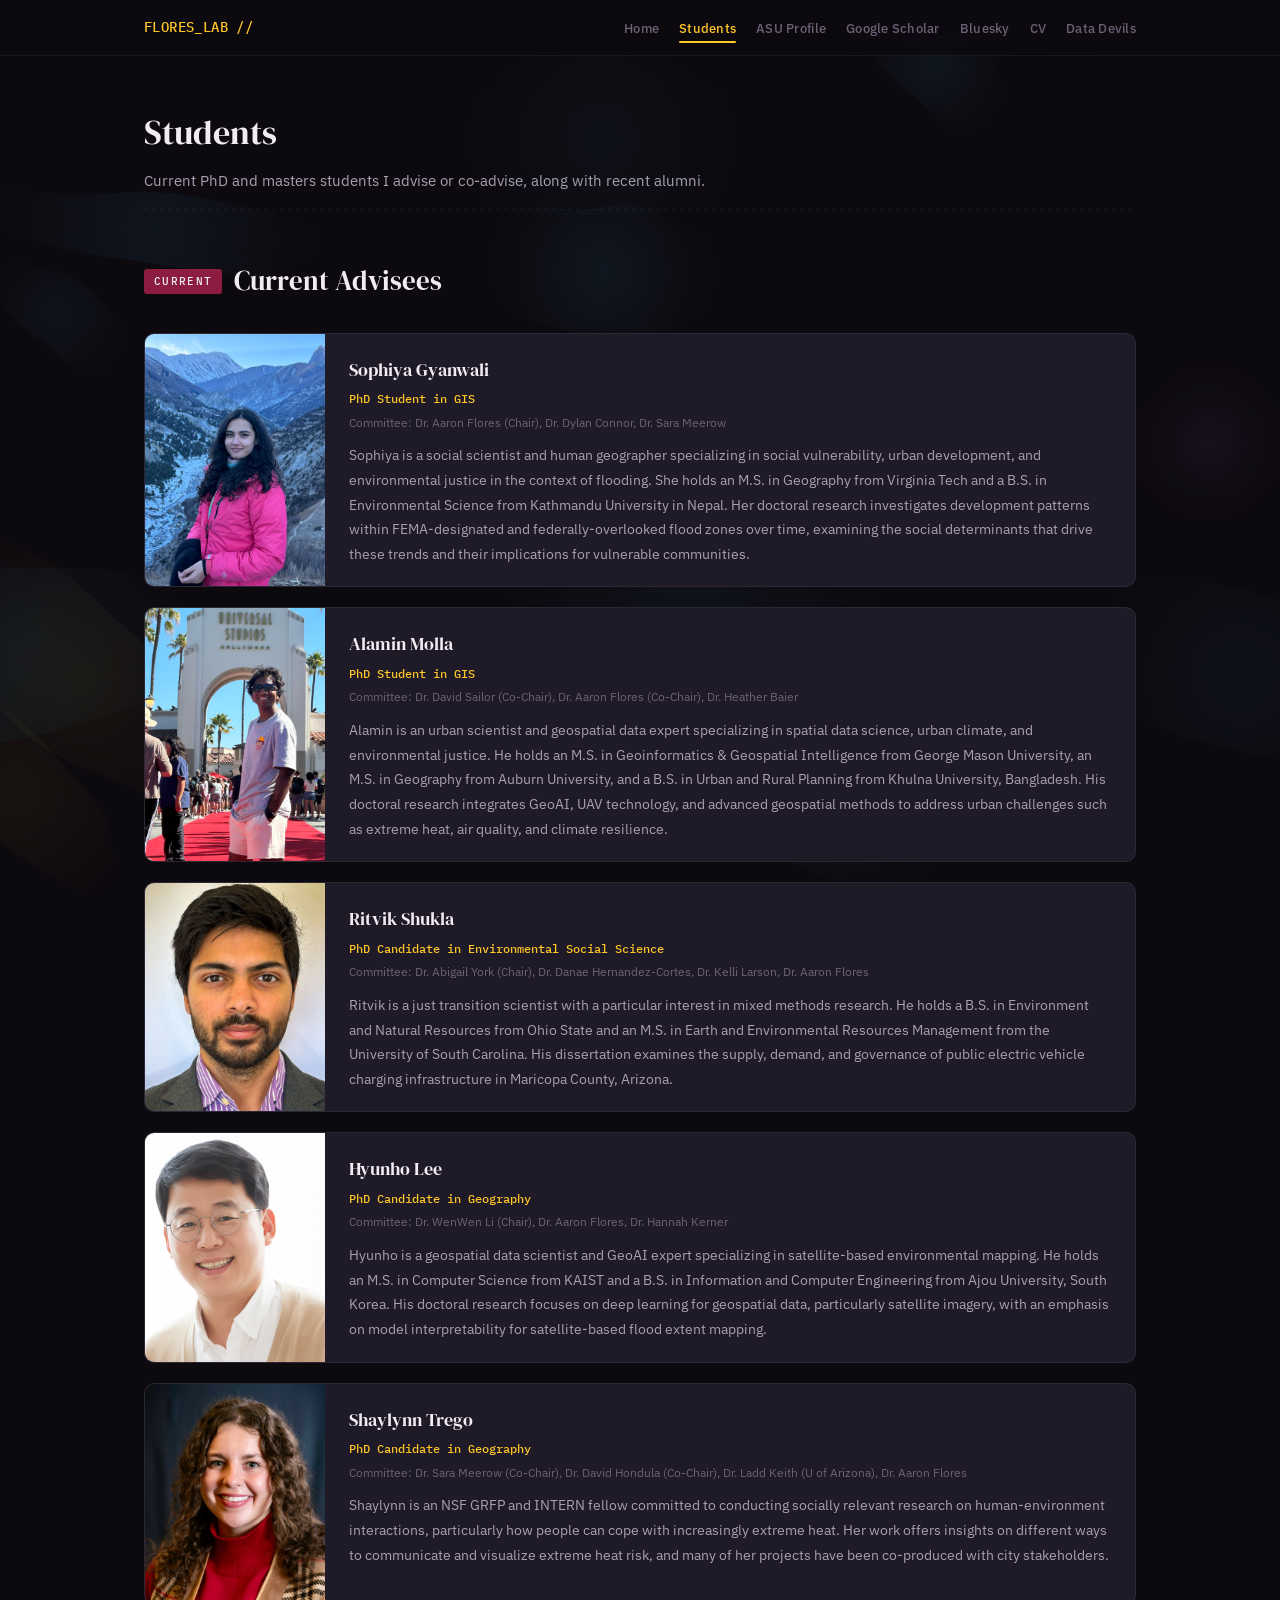
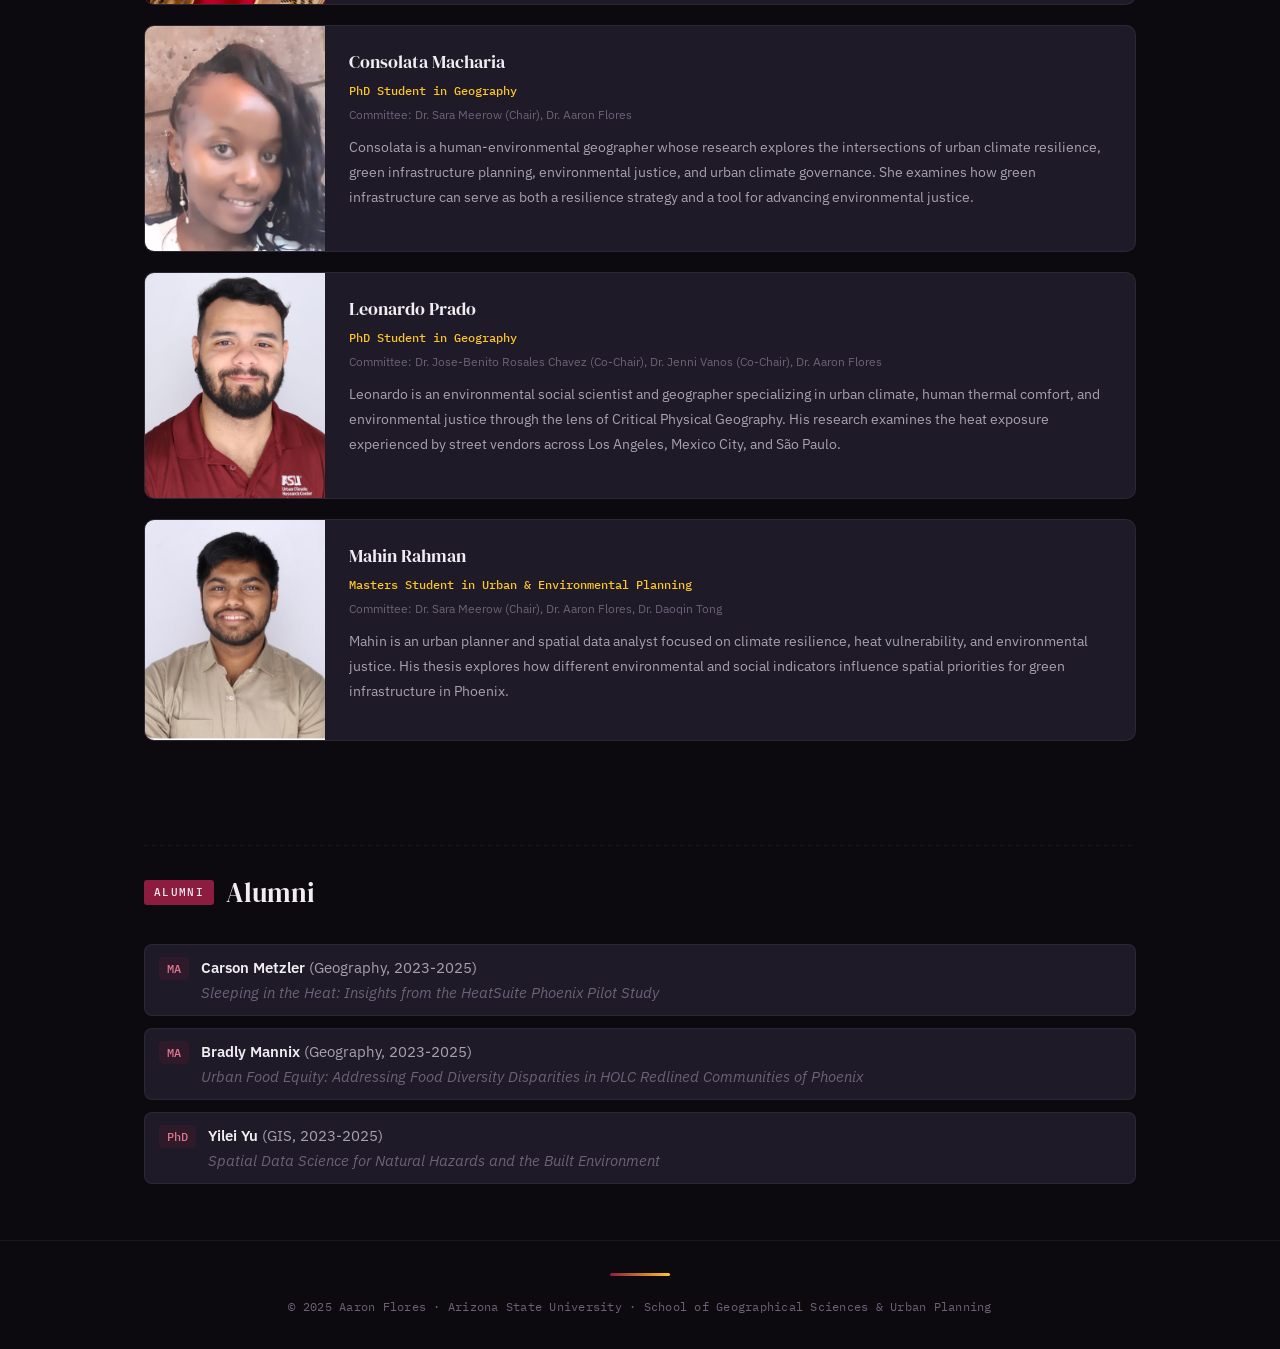
==== commit 8aa25cdb: "Update students.html" ====
--- a/students.html
+++ b/students.html
@@ -608,7 +608,7 @@
   .stat-item { flex: 1 1 45%; }
 }
 
-</style>
+  </style>
 </head>
 <body>
 
@@ -635,35 +635,25 @@
   </nav>
 
   <main class="container">
-    <div class="page-header">
-      <h1>Students</h1>
-      <p>Current PhD and masters students I advise or co-advise, along with recent alumni.</p>
-      <div class="grid-line" style="margin-top: 1rem;"></div>
-    </div>
+    <div class="page-header"><h1>Students</h1><p>Current PhD and masters students I advise or co-advise, along with recent alumni.</p><div class="grid-line" style="margin-top: 1rem;"></div></div>
 
     <section class="section" style="padding-top: 1.5rem;">
-      <div class="section-header">
-        <span class="section-tag asu">Current</span>
-        <h2>Current Advisees</h2>
-      </div>
+      <div class="section-header"><span class="section-tag asu">Current</span><h2>Current Advisees</h2></div>
       <div class="students-grid">
         <div class="student-card"><img src="images/sophiya.jpg" alt="Sophiya Gyanwali" class="student-photo"><div class="student-info"><h3 class="student-name">Sophiya Gyanwali</h3><p class="student-program">PhD Student in GIS</p><p class="student-committee">Committee: Dr. Aaron Flores (Chair), Dr. Dylan Connor, Dr. Sara Meerow</p><p class="student-bio">Sophiya is a social scientist and human geographer specializing in social vulnerability, urban development, and environmental justice in the context of flooding. She holds an M.S. in Geography from Virginia Tech and a B.S. in Environmental Science from Kathmandu University in Nepal. Her doctoral research investigates development patterns within FEMA-designated and federally-overlooked flood zones over time, examining the social determinants that drive these trends and their implications for vulnerable communities.</p></div></div>
-        <div class="student-card"><img src="images/alamin.jpg" alt="Alamin Molla" class="student-photo"><div class="student-info"><h3 class="student-name">Alamin Molla</h3><p class="student-program">PhD Student in GIS</p><p class="student-committee">Committee: Dr. David Sailor (Co-Chair), Dr. Aaron Flores (Co-Chair), Dr. Heather Baier</p><p class="student-bio">Alamin is an urban scientist and geospatial data expert specializing in spatial data science, urban climate, and environmental justice. He holds an M.S. in Geoinformatics &amp; Geospatial Intelligence from George Mason University, an M.S. in Geography from Auburn University, and a B.S. in Urban and Rural Planning from Khulna University, Bangladesh. His doctoral research integrates GeoAI, UAV technology, and advanced geospatial methods to address urban challenges such as extreme heat, air quality, and climate resilience, with emphasis on inequalities in heat exposure among marginalized communities.</p></div></div>
-        <div class="student-card"><img src="images/ritvik.jpg" alt="Ritvik Shukla" class="student-photo"><div class="student-info"><h3 class="student-name">Ritvik Shukla</h3><p class="student-program">PhD Candidate in Environmental Social Science</p><p class="student-committee">Committee: Dr. Abigail York (Chair), Dr. Danae Hernandez-Cortes, Dr. Kelli Larson, Dr. Aaron Flores</p><p class="student-bio">Ritvik is a just transition scientist with a particular interest in mixed methods research. He holds a B.S. in Environment and Natural Resources from Ohio State and an M.S. in Earth and Environmental Resources Management from the University of South Carolina. His dissertation examines the supply, demand, and governance of public electric vehicle charging infrastructure in Maricopa County, Arizona. He is also engaged in just transition work investigating the social and economic needs of communities impacted by coal plant closures in Arizona.</p></div></div>
-        <div class="student-card"><img src="images/hyunho.png" alt="Hyunho Lee" class="student-photo"><div class="student-info"><h3 class="student-name">Hyunho Lee</h3><p class="student-program">PhD Candidate in Geography</p><p class="student-committee">Committee: Dr. WenWen Li (Chair), Dr. Aaron Flores, Dr. Hannah Kerner</p><p class="student-bio">Hyunho is a geospatial data scientist and GeoAI expert specializing in satellite-based environmental mapping. He holds an M.S. in Computer Science from KAIST (Korea Advanced Institute of Science and Technology) and a B.S. in Information and Computer Engineering from Ajou University, South Korea. His doctoral research focuses on deep learning for geospatial data, particularly satellite imagery, with an emphasis on model interpretability for intelligent environmental mapping and satellite-based flood extent mapping.</p></div></div>
-        <div class="student-card"><img src="images/shaylynn.jpeg" alt="Shaylynn Trego" class="student-photo"><div class="student-info"><h3 class="student-name">Shaylynn Trego</h3><p class="student-program">PhD Candidate in Geography</p><p class="student-committee">Committee: Dr. Sara Meerow (Co-Chair), Dr. David Hondula (Co-Chair), Dr. Ladd Keith (U of Arizona), Dr. Aaron Flores</p><p class="student-bio">Shaylynn is an NSF GRFP and INTERN fellow committed to conducting socially relevant research on human-environment interactions, particularly how people can cope with increasingly extreme heat. Her work offers insights on different ways to communicate and visualize extreme heat risk, and many of her projects have been co-produced with city stakeholders. She aims to enhance understanding of how social and spatial inequalities in human-environment relationships affect well-being among disadvantaged groups.</p></div></div>
-        <div class="student-card"><img src="images/consolata.jpg" alt="Consolata Macharia" class="student-photo"><div class="student-info"><h3 class="student-name">Consolata Macharia</h3><p class="student-program">PhD Student in Geography</p><p class="student-committee">Committee: Dr. Sara Meerow (Chair), Dr. Aaron Flores</p><p class="student-bio">Consolata is a human-environmental geographer whose research explores the intersections of urban climate resilience, green infrastructure planning, environmental justice, and urban climate governance. She examines how green infrastructure can serve as both a resilience strategy and a tool for advancing environmental justice, ensuring that historically marginalized communities are prioritized in urban adaptation efforts. Her work critically analyzes governance structures and policy frameworks to identify gaps perpetuating climate injustices.</p></div></div>
-        <div class="student-card"><img src="images/leo.jpg" alt="Leonardo Prado" class="student-photo"><div class="student-info"><h3 class="student-name">Leonardo Prado</h3><p class="student-program">PhD Student in Geography</p><p class="student-committee">Committee: Dr. Jose-Benito Rosales Chavez (Co-Chair), Dr. Jenni Vanos (Co-Chair), Dr. Aaron Flores</p><p class="student-bio">Leonardo is an environmental social scientist and geographer specializing in urban climate, human thermal comfort, and environmental justice through the lens of Critical Physical Geography. He holds a master's degree in environmental planning and management from the Federal University of Rio de Janeiro, Brazil. His research integrates qualitative and quantitative methods to examine the heat exposure experienced by street vendors across Los Angeles, Mexico City, and S&atilde;o Paulo. He also collaborates with Indiana University, S&atilde;o Paulo State University (UNESP), and the National Integrated Heat Health Information System (NIHHIS).</p></div></div>
-        <div class="student-card"><img src="images/mahin.jpg" alt="Mahin Rahman" class="student-photo"><div class="student-info"><h3 class="student-name">Mahin Rahman</h3><p class="student-program">Masters Student in Urban &amp; Environmental Planning</p><p class="student-committee">Committee: Dr. Sara Meerow (Chair), Dr. Aaron Flores, Dr. Daoqin Tong</p><p class="student-bio">Mahin is an urban planner and spatial data analyst focused on climate resilience, heat vulnerability, and environmental justice. He earned his B.S. in Urban and Regional Planning from Khulna University of Engineering and Technology, Bangladesh. His thesis explores how different environmental and social indicators influence spatial priorities for green infrastructure in Phoenix, including mean radiant temperature, land surface temperature, flood risk data, ecological variables, and the Social Vulnerability Index.</p></div></div>
+        <div class="student-card"><img src="images/alamin.jpg" alt="Alamin Molla" class="student-photo"><div class="student-info"><h3 class="student-name">Alamin Molla</h3><p class="student-program">PhD Student in GIS</p><p class="student-committee">Committee: Dr. David Sailor (Co-Chair), Dr. Aaron Flores (Co-Chair), Dr. Heather Baier</p><p class="student-bio">Alamin is an urban scientist and geospatial data expert specializing in spatial data science, urban climate, and environmental justice. He holds an M.S. in Geoinformatics &amp; Geospatial Intelligence from George Mason University, an M.S. in Geography from Auburn University, and a B.S. in Urban and Rural Planning from Khulna University, Bangladesh. His doctoral research integrates GeoAI, UAV technology, and advanced geospatial methods to address urban challenges such as extreme heat, air quality, and climate resilience.</p></div></div>
+        <div class="student-card"><img src="images/ritvik.jpg" alt="Ritvik Shukla" class="student-photo"><div class="student-info"><h3 class="student-name">Ritvik Shukla</h3><p class="student-program">PhD Candidate in Environmental Social Science</p><p class="student-committee">Committee: Dr. Abigail York (Chair), Dr. Danae Hernandez-Cortes, Dr. Kelli Larson, Dr. Aaron Flores</p><p class="student-bio">Ritvik is a just transition scientist with a particular interest in mixed methods research. He holds a B.S. in Environment and Natural Resources from Ohio State and an M.S. in Earth and Environmental Resources Management from the University of South Carolina. His dissertation examines the supply, demand, and governance of public electric vehicle charging infrastructure in Maricopa County, Arizona.</p></div></div>
+        <div class="student-card"><img src="images/hyunho.png" alt="Hyunho Lee" class="student-photo"><div class="student-info"><h3 class="student-name">Hyunho Lee</h3><p class="student-program">PhD Candidate in Geography</p><p class="student-committee">Committee: Dr. WenWen Li (Chair), Dr. Aaron Flores, Dr. Hannah Kerner</p><p class="student-bio">Hyunho is a geospatial data scientist and GeoAI expert specializing in satellite-based environmental mapping. He holds an M.S. in Computer Science from KAIST and a B.S. in Information and Computer Engineering from Ajou University, South Korea. His doctoral research focuses on deep learning for geospatial data, particularly satellite imagery, with an emphasis on model interpretability for satellite-based flood extent mapping.</p></div></div>
+        <div class="student-card"><img src="images/shaylynn.jpeg" alt="Shaylynn Trego" class="student-photo"><div class="student-info"><h3 class="student-name">Shaylynn Trego</h3><p class="student-program">PhD Candidate in Geography</p><p class="student-committee">Committee: Dr. Sara Meerow (Co-Chair), Dr. David Hondula (Co-Chair), Dr. Ladd Keith (U of Arizona), Dr. Aaron Flores</p><p class="student-bio">Shaylynn is an NSF GRFP and INTERN fellow committed to conducting socially relevant research on human-environment interactions, particularly how people can cope with increasingly extreme heat. Her work offers insights on different ways to communicate and visualize extreme heat risk, and many of her projects have been co-produced with city stakeholders.</p></div></div>
+        <div class="student-card"><img src="images/consolata.jpg" alt="Consolata Macharia" class="student-photo"><div class="student-info"><h3 class="student-name">Consolata Macharia</h3><p class="student-program">PhD Student in Geography</p><p class="student-committee">Committee: Dr. Sara Meerow (Chair), Dr. Aaron Flores</p><p class="student-bio">Consolata is a human-environmental geographer whose research explores the intersections of urban climate resilience, green infrastructure planning, environmental justice, and urban climate governance. She examines how green infrastructure can serve as both a resilience strategy and a tool for advancing environmental justice.</p></div></div>
+        <div class="student-card"><img src="images/leo.jpg" alt="Leonardo Prado" class="student-photo"><div class="student-info"><h3 class="student-name">Leonardo Prado</h3><p class="student-program">PhD Student in Geography</p><p class="student-committee">Committee: Dr. Jose-Benito Rosales Chavez (Co-Chair), Dr. Jenni Vanos (Co-Chair), Dr. Aaron Flores</p><p class="student-bio">Leonardo is an environmental social scientist and geographer specializing in urban climate, human thermal comfort, and environmental justice through the lens of Critical Physical Geography. His research examines the heat exposure experienced by street vendors across Los Angeles, Mexico City, and S&atilde;o Paulo.</p></div></div>
+        <div class="student-card"><img src="images/mahin.jpg" alt="Mahin Rahman" class="student-photo"><div class="student-info"><h3 class="student-name">Mahin Rahman</h3><p class="student-program">Masters Student in Urban &amp; Environmental Planning</p><p class="student-committee">Committee: Dr. Sara Meerow (Chair), Dr. Aaron Flores, Dr. Daoqin Tong</p><p class="student-bio">Mahin is an urban planner and spatial data analyst focused on climate resilience, heat vulnerability, and environmental justice. His thesis explores how different environmental and social indicators influence spatial priorities for green infrastructure in Phoenix.</p></div></div>
       </div>
     </section>
 
     <section class="alumni-section">
       <div class="grid-line"></div>
-      <div class="section-header" style="margin-top: 1.5rem;">
-        <span class="section-tag asu">Alumni</span>
-        <h2>Alumni</h2>
-      </div>
+      <div class="section-header" style="margin-top: 1.5rem;"><span class="section-tag asu">Alumni</span><h2>Alumni</h2></div>
       <ul class="alumni-list">
         <li class="alumni-item"><span class="alumni-degree">MA</span><div><strong>Carson Metzler</strong> (Geography, 2023-2025)<br><em style="color: var(--text-muted);">Sleeping in the Heat: Insights from the HeatSuite Phoenix Pilot Study</em></div></li>
         <li class="alumni-item"><span class="alumni-degree">MA</span><div><strong>Bradly Mannix</strong> (Geography, 2023-2025)<br><em style="color: var(--text-muted);">Urban Food Equity: Addressing Food Diversity Disparities in HOLC Redlined Communities of Phoenix</em></div></li>
@@ -672,9 +662,7 @@
     </section>
   </main>
 
-  <footer class="footer">
-    <div class="container"><div class="footer-inner">&copy; 2025 Aaron Flores &middot; Arizona State University &middot; School of Geographical Sciences &amp; Urban Planning</div></div>
-  </footer>
+  <footer class="footer"><div class="container"><div class="footer-inner">&copy; 2025 Aaron Flores &middot; Arizona State University &middot; School of Geographical Sciences &amp; Urban Planning</div></div></footer>
 
   <script>
 (function() {
@@ -847,7 +835,7 @@
   resize();
   draw();
 })();
-</script>
+  </script>
 
 </body>
 </html>
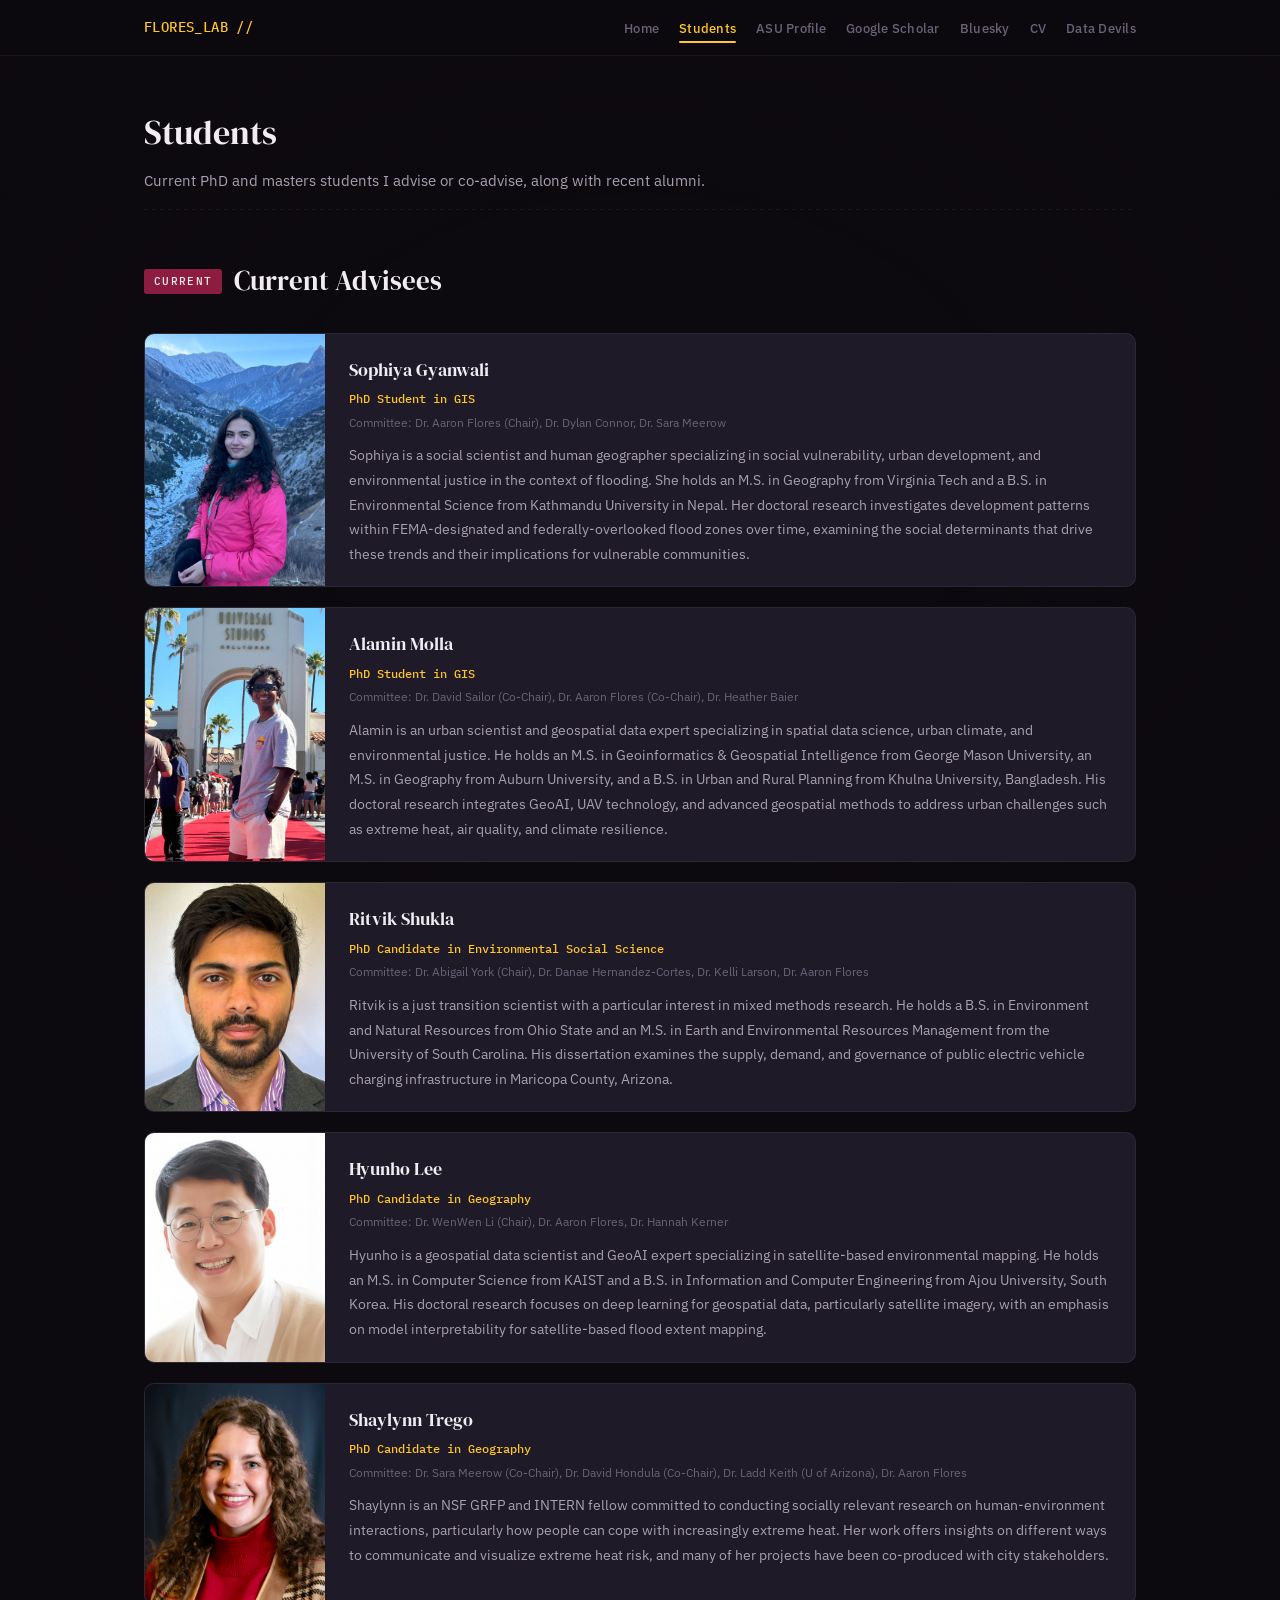
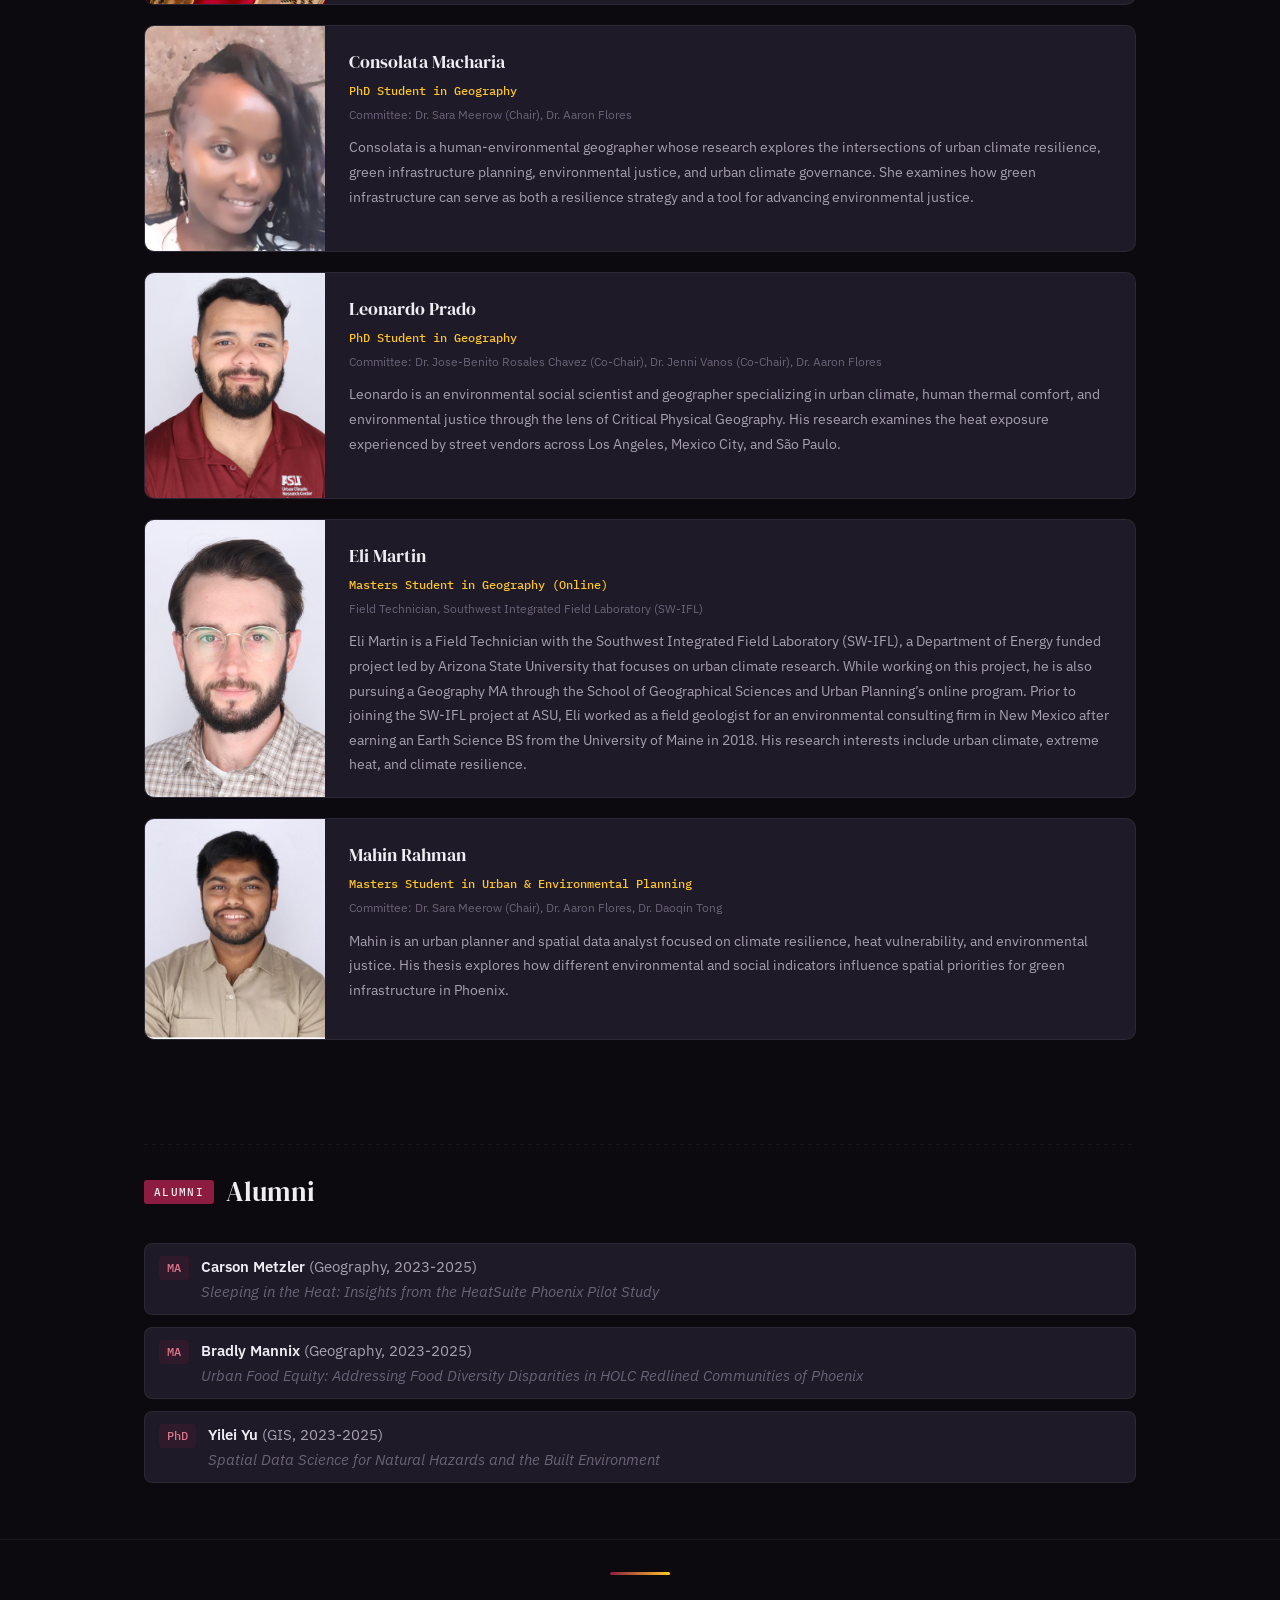
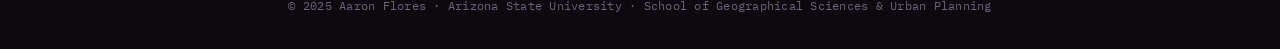
==== commit 1a0ae545: "Update students.html Update on May 4, 2026" ====
--- a/students.html
+++ b/students.html
@@ -89,11 +89,28 @@
   color: white;
 }
 
-/* ---- Interactive particle canvas ---- */
-#bg-canvas {
+
+/* ---- Background map (CONUS flood data) ---- */
+body::before {
+  content: '';
   position: fixed;
   inset: 0;
   z-index: 0;
+  background-image: url('images/conus_bg.webp');
+  background-size: cover;
+  background-position: center;
+  background-repeat: no-repeat;
+  opacity: 0.18;
+  pointer-events: none;
+}
+
+/* Subtle vignette to fade the map edges */
+body::after {
+  content: '';
+  position: fixed;
+  inset: 0;
+  z-index: 0;
+  background: radial-gradient(ellipse at center, transparent 0%, transparent 40%, rgba(13, 10, 15, 0.6) 100%);
   pointer-events: none;
 }
 
@@ -608,12 +625,9 @@
   .stat-item { flex: 1 1 45%; }
 }
 
-  </style>
+</style>
 </head>
 <body>
-
-  <canvas id="bg-canvas"></canvas>
-
   <nav class="nav">
     <div class="nav-inner">
       <a href="index.html" class="nav-name">FLORES_LAB //</a>
@@ -647,6 +661,7 @@
         <div class="student-card"><img src="images/shaylynn.jpeg" alt="Shaylynn Trego" class="student-photo"><div class="student-info"><h3 class="student-name">Shaylynn Trego</h3><p class="student-program">PhD Candidate in Geography</p><p class="student-committee">Committee: Dr. Sara Meerow (Co-Chair), Dr. David Hondula (Co-Chair), Dr. Ladd Keith (U of Arizona), Dr. Aaron Flores</p><p class="student-bio">Shaylynn is an NSF GRFP and INTERN fellow committed to conducting socially relevant research on human-environment interactions, particularly how people can cope with increasingly extreme heat. Her work offers insights on different ways to communicate and visualize extreme heat risk, and many of her projects have been co-produced with city stakeholders.</p></div></div>
         <div class="student-card"><img src="images/consolata.jpg" alt="Consolata Macharia" class="student-photo"><div class="student-info"><h3 class="student-name">Consolata Macharia</h3><p class="student-program">PhD Student in Geography</p><p class="student-committee">Committee: Dr. Sara Meerow (Chair), Dr. Aaron Flores</p><p class="student-bio">Consolata is a human-environmental geographer whose research explores the intersections of urban climate resilience, green infrastructure planning, environmental justice, and urban climate governance. She examines how green infrastructure can serve as both a resilience strategy and a tool for advancing environmental justice.</p></div></div>
         <div class="student-card"><img src="images/leo.jpg" alt="Leonardo Prado" class="student-photo"><div class="student-info"><h3 class="student-name">Leonardo Prado</h3><p class="student-program">PhD Student in Geography</p><p class="student-committee">Committee: Dr. Jose-Benito Rosales Chavez (Co-Chair), Dr. Jenni Vanos (Co-Chair), Dr. Aaron Flores</p><p class="student-bio">Leonardo is an environmental social scientist and geographer specializing in urban climate, human thermal comfort, and environmental justice through the lens of Critical Physical Geography. His research examines the heat exposure experienced by street vendors across Los Angeles, Mexico City, and S&atilde;o Paulo.</p></div></div>
+        <div class="student-card"><img src="images/eli.jpg" alt="Eli Martin" class="student-photo"><div class="student-info"><h3 class="student-name">Eli Martin</h3><p class="student-program">Masters Student in Geography (Online)</p><p class="student-committee">Field Technician, Southwest Integrated Field Laboratory (SW-IFL)</p><p class="student-bio">Eli Martin is a Field Technician with the Southwest Integrated Field Laboratory (SW-IFL), a Department of Energy funded project led by Arizona State University that focuses on urban climate research. While working on this project, he is also pursuing a Geography MA through the School of Geographical Sciences and Urban Planning&rsquo;s online program. Prior to joining the SW-IFL project at ASU, Eli worked as a field geologist for an environmental consulting firm in New Mexico after earning an Earth Science BS from the University of Maine in 2018. His research interests include urban climate, extreme heat, and climate resilience.</p></div></div>
         <div class="student-card"><img src="images/mahin.jpg" alt="Mahin Rahman" class="student-photo"><div class="student-info"><h3 class="student-name">Mahin Rahman</h3><p class="student-program">Masters Student in Urban &amp; Environmental Planning</p><p class="student-committee">Committee: Dr. Sara Meerow (Chair), Dr. Aaron Flores, Dr. Daoqin Tong</p><p class="student-bio">Mahin is an urban planner and spatial data analyst focused on climate resilience, heat vulnerability, and environmental justice. His thesis explores how different environmental and social indicators influence spatial priorities for green infrastructure in Phoenix.</p></div></div>
       </div>
     </section>
@@ -664,178 +679,7 @@
 
   <footer class="footer"><div class="container"><div class="footer-inner">&copy; 2025 Aaron Flores &middot; Arizona State University &middot; School of Geographical Sciences &amp; Urban Planning</div></div></footer>
 
-  <script>
-(function() {
-  var canvas = document.getElementById('bg-canvas');
-  var ctx = canvas.getContext('2d');
-  var w, h, time = 0;
-  var mouse = { x: -1000, y: -1000 };
-  var pools = [];
-  var drops = [];
-
-  function resize() {
-    w = canvas.width = window.innerWidth;
-    h = canvas.height = window.innerHeight;
-    createPools();
-  }
-
-  function createPools() {
-    pools = [];
-    var count = 12 + Math.floor(Math.random() * 8);
-    for (var i = 0; i < count; i++) {
-      pools.push({
-        x: Math.random() * w,
-        y: Math.random() * h,
-        rx: 60 + Math.random() * 180,
-        ry: 30 + Math.random() * 80,
-        phase: Math.random() * Math.PI * 2,
-        breathSpeed: 0.3 + Math.random() * 0.5,
-        breathAmp: 0.06 + Math.random() * 0.1,
-        driftX: (Math.random() - 0.5) * 0.12,
-        driftY: 0.02 + Math.random() * 0.08,
-        rotation: Math.random() * Math.PI * 0.3 - 0.15,
-        alpha: 0.025 + Math.random() * 0.035,
-        color: pickColor()
-      });
-    }
-
-    drops = [];
-    for (var d = 0; d < 40; d++) {
-      drops.push({
-        x: Math.random() * w,
-        y: Math.random() * h,
-        r: 2 + Math.random() * 6,
-        rippleR: 0,
-        rippleMax: 20 + Math.random() * 40,
-        rippleSpeed: 0.3 + Math.random() * 0.4,
-        delay: Math.random() * 600,
-        timer: 0,
-        alpha: 0.04 + Math.random() * 0.06,
-        color: pickColor()
-      });
-    }
-  }
-
-  function pickColor() {
-    var r = Math.random();
-    if (r < 0.55) return [59, 159, 212];
-    if (r < 0.7) return [40, 120, 180];
-    if (r < 0.8) return [140, 29, 64];
-    if (r < 0.88) return [155, 111, 207];
-    if (r < 0.94) return [54, 181, 160];
-    return [255, 198, 39];
-  }
-
-  function draw() {
-    time++;
-    ctx.clearRect(0, 0, w, h);
-    var scrollY = window.pageYOffset || 0;
-
-    for (var i = 0; i < pools.length; i++) {
-      var p = pools[i];
-      var breath = 1 + Math.sin(time * 0.01 * p.breathSpeed + p.phase) * p.breathAmp;
-      var px = p.x + Math.sin(time * 0.003 + p.phase) * 15;
-      var py = p.y + time * p.driftY * 0.3 - scrollY * 0.03;
-
-      py = ((py % (h + 200)) + h + 200) % (h + 200) - 100;
-
-      var dx = mouse.x - px;
-      var dy = mouse.y - py;
-      var dist = Math.sqrt(dx * dx + dy * dy);
-      var expand = 1;
-      if (dist < 250) {
-        expand = 1 + (1 - dist / 250) * 0.4;
-      }
-
-      var crx = p.rx * breath * expand;
-      var cry = p.ry * breath * expand;
-
-      ctx.save();
-      ctx.translate(px, py);
-      ctx.rotate(p.rotation + Math.sin(time * 0.002 + p.phase) * 0.05);
-
-      var grad = ctx.createRadialGradient(0, 0, 0, 0, 0, Math.max(crx, cry));
-      var c = p.color;
-      grad.addColorStop(0, 'rgba(' + c[0] + ',' + c[1] + ',' + c[2] + ',' + (p.alpha * 1.5) + ')');
-      grad.addColorStop(0.4, 'rgba(' + c[0] + ',' + c[1] + ',' + c[2] + ',' + (p.alpha * 0.8) + ')');
-      grad.addColorStop(0.7, 'rgba(' + c[0] + ',' + c[1] + ',' + c[2] + ',' + (p.alpha * 0.3) + ')');
-      grad.addColorStop(1, 'rgba(' + c[0] + ',' + c[1] + ',' + c[2] + ',0)');
-
-      ctx.beginPath();
-      drawBlobEllipse(ctx, 0, 0, crx, cry, time * 0.008 + p.phase);
-      ctx.fillStyle = grad;
-      ctx.fill();
-
-      ctx.beginPath();
-      drawBlobEllipse(ctx, 0, 0, crx * 0.7, cry * 0.7, time * 0.008 + p.phase + 1);
-      ctx.strokeStyle = 'rgba(' + c[0] + ',' + c[1] + ',' + c[2] + ',' + (p.alpha * 0.6) + ')';
-      ctx.lineWidth = 0.5;
-      ctx.stroke();
-
-      ctx.restore();
-    }
-
-    for (var d = 0; d < drops.length; d++) {
-      var dr = drops[d];
-      dr.timer++;
-      if (dr.timer < dr.delay) continue;
-
-      var localTime = dr.timer - dr.delay;
-      dr.rippleR += dr.rippleSpeed;
-
-      if (dr.rippleR > dr.rippleMax) {
-        dr.rippleR = 0;
-        dr.timer = 0;
-        dr.delay = 100 + Math.random() * 500;
-        dr.x = Math.random() * w;
-        dr.y = Math.random() * h;
-      }
-
-      var rippleAlpha = dr.alpha * (1 - dr.rippleR / dr.rippleMax);
-      var c = dr.color;
-
-      ctx.beginPath();
-      ctx.arc(dr.x, dr.y - scrollY * 0.01, dr.rippleR, 0, Math.PI * 2);
-      ctx.strokeStyle = 'rgba(' + c[0] + ',' + c[1] + ',' + c[2] + ',' + rippleAlpha + ')';
-      ctx.lineWidth = 0.8;
-      ctx.stroke();
-
-      if (dr.rippleR > 8) {
-        ctx.beginPath();
-        ctx.arc(dr.x, dr.y - scrollY * 0.01, dr.rippleR * 0.5, 0, Math.PI * 2);
-        ctx.strokeStyle = 'rgba(' + c[0] + ',' + c[1] + ',' + c[2] + ',' + (rippleAlpha * 0.5) + ')';
-        ctx.lineWidth = 0.5;
-        ctx.stroke();
-      }
-    }
-
-    requestAnimationFrame(draw);
-  }
-
-  function drawBlobEllipse(ctx, cx, cy, rx, ry, t) {
-    var steps = 60;
-    for (var i = 0; i <= steps; i++) {
-      var angle = (i / steps) * Math.PI * 2;
-      var noise1 = Math.sin(angle * 3 + t * 1.2) * 0.08;
-      var noise2 = Math.sin(angle * 5 + t * 0.7) * 0.05;
-      var noise3 = Math.sin(angle * 7 + t * 1.8) * 0.03;
-      var r = 1 + noise1 + noise2 + noise3;
-      var x = cx + Math.cos(angle) * rx * r;
-      var y = cy + Math.sin(angle) * ry * r;
-      if (i === 0) ctx.moveTo(x, y);
-      else ctx.lineTo(x, y);
-    }
-    ctx.closePath();
-  }
-
-  window.addEventListener('resize', resize);
-  document.addEventListener('mousemove', function(e) { mouse.x = e.clientX; mouse.y = e.clientY; });
-  document.addEventListener('mouseleave', function() { mouse.x = -1000; mouse.y = -1000; });
-
-  resize();
-  draw();
-})();
-  </script>
+  
 
 </body>
 </html>
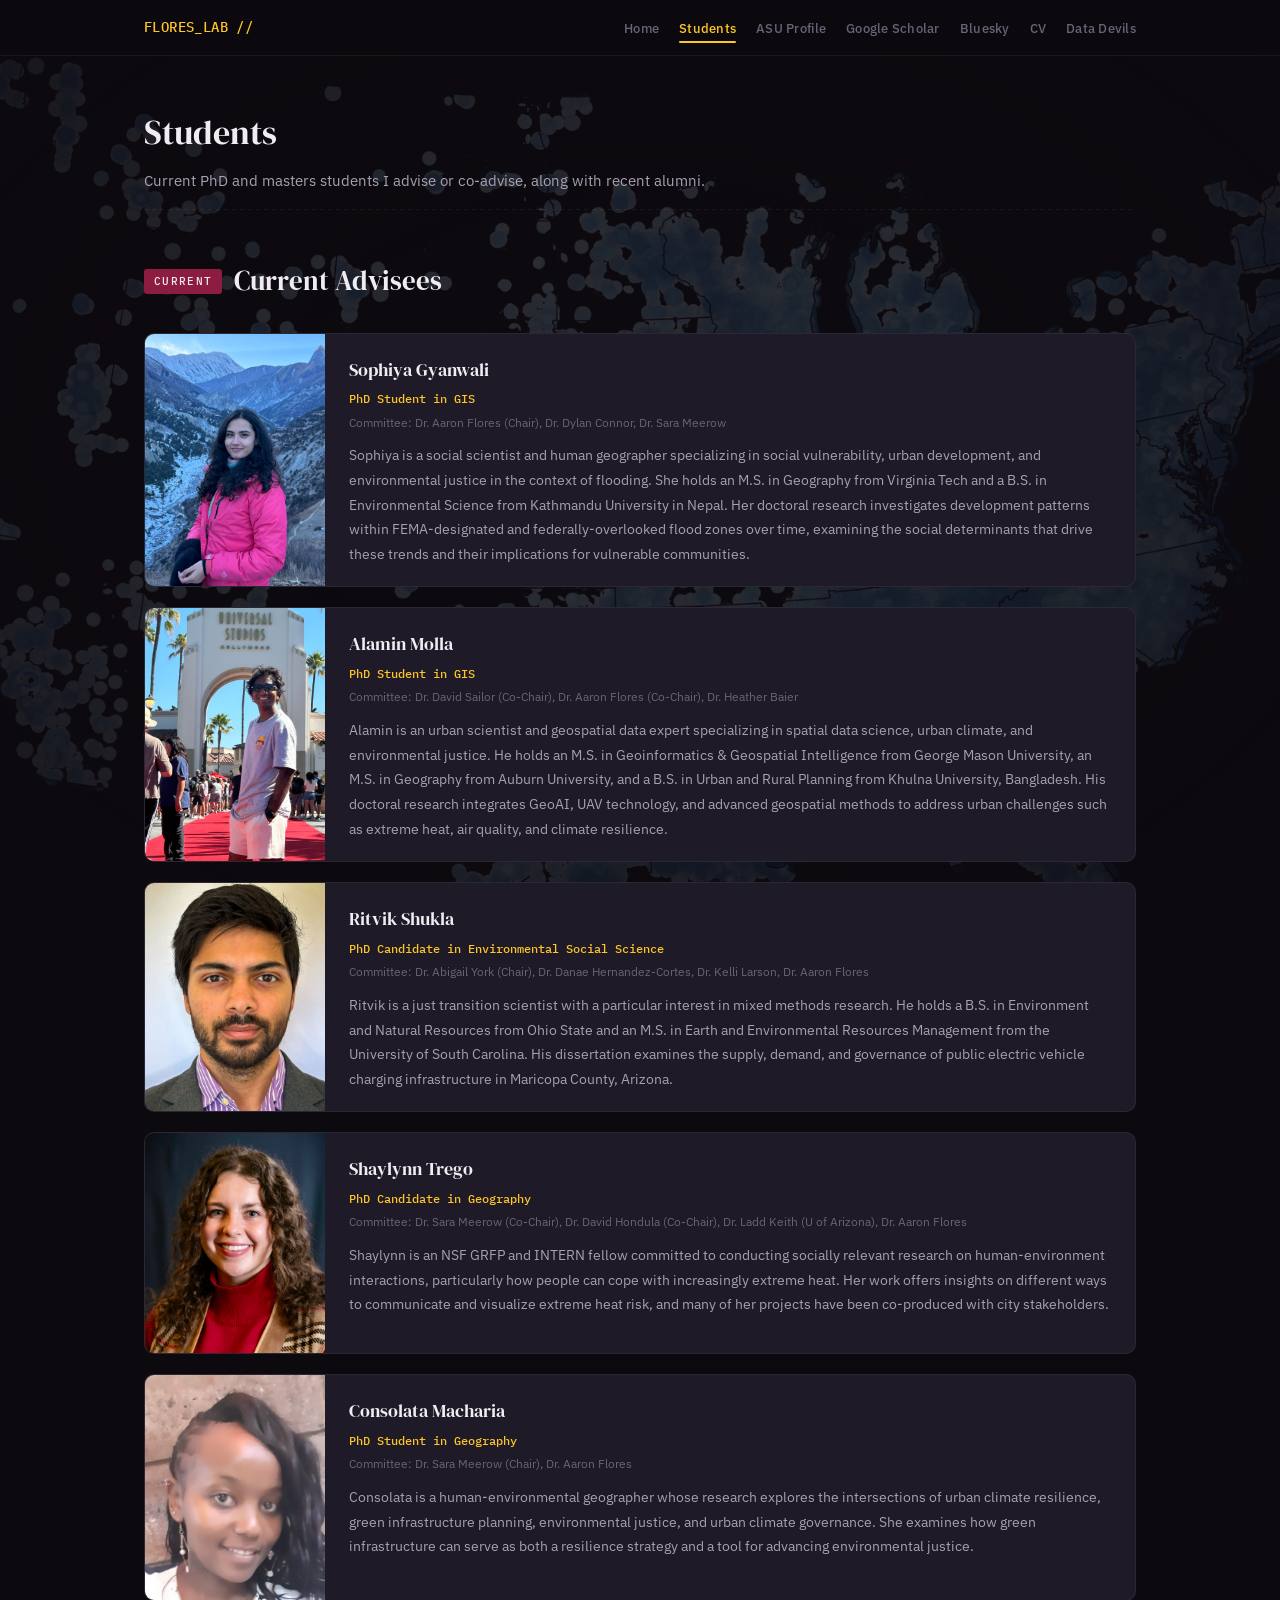
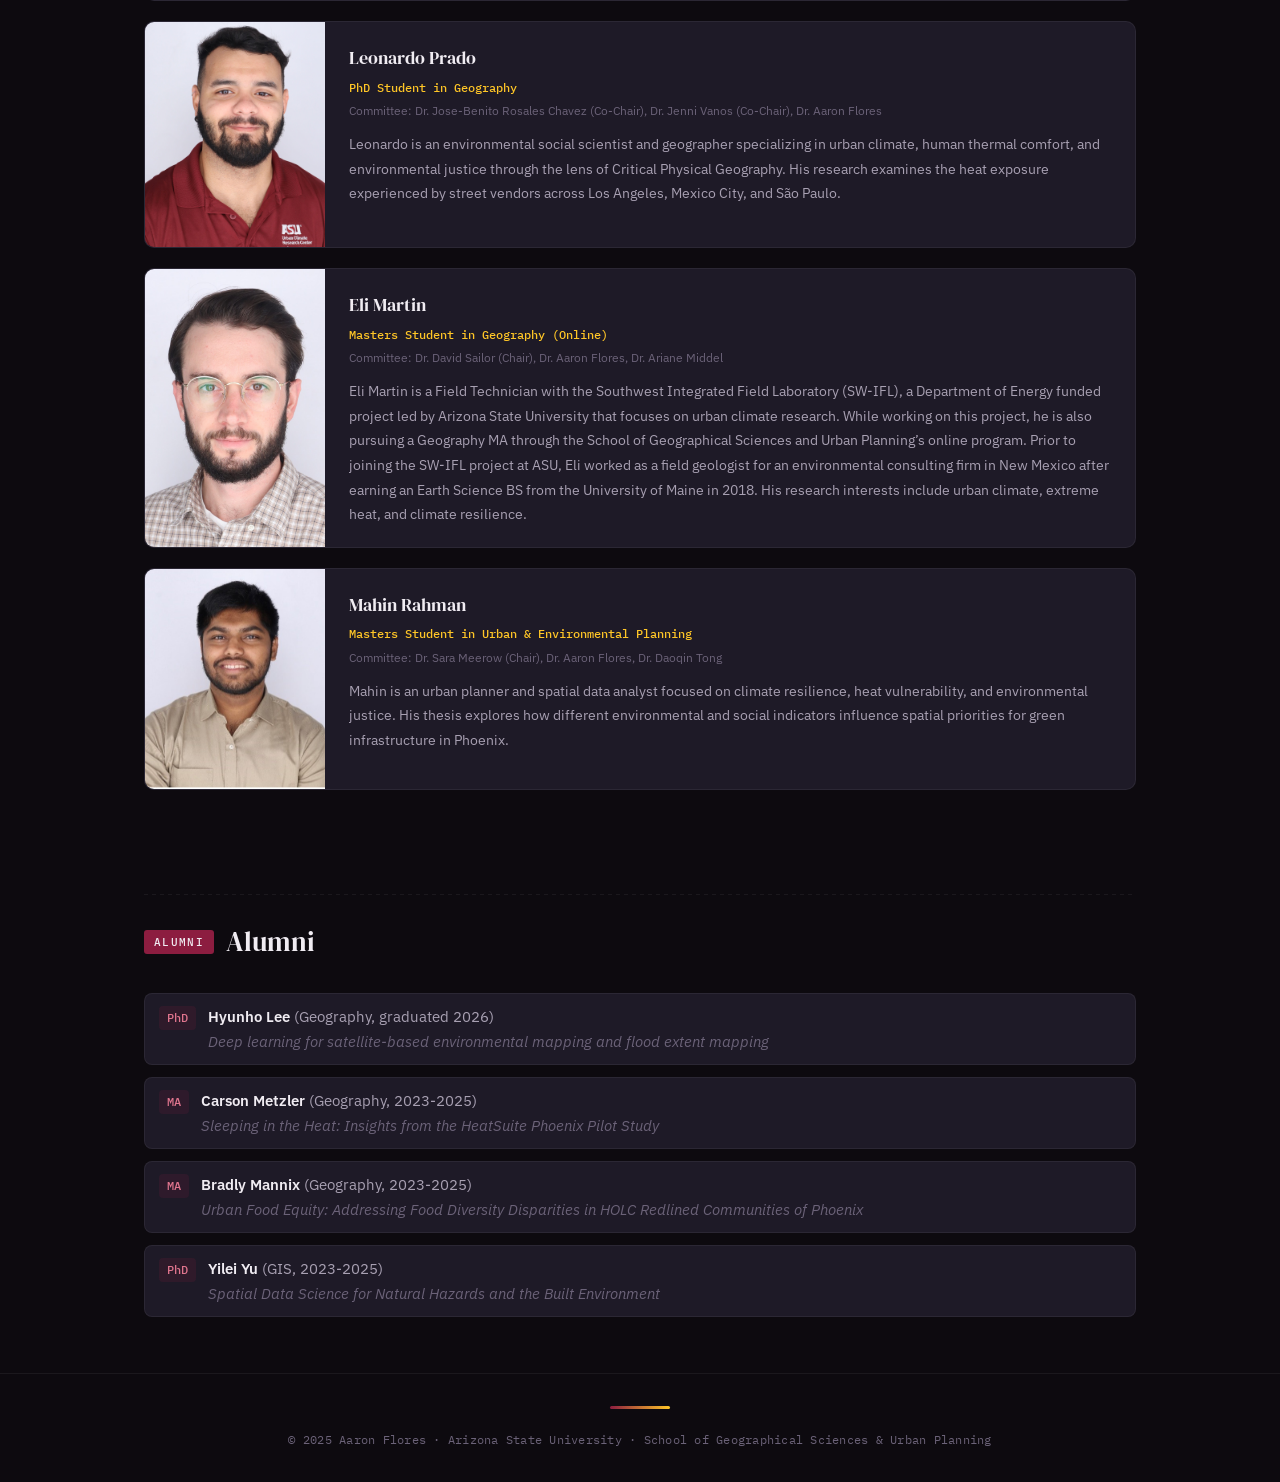
==== commit 0fcfb1c5: "Update students.html Update May 11, 2026" ====
--- a/students.html
+++ b/students.html
@@ -657,11 +657,10 @@
         <div class="student-card"><img src="images/sophiya.jpg" alt="Sophiya Gyanwali" class="student-photo"><div class="student-info"><h3 class="student-name">Sophiya Gyanwali</h3><p class="student-program">PhD Student in GIS</p><p class="student-committee">Committee: Dr. Aaron Flores (Chair), Dr. Dylan Connor, Dr. Sara Meerow</p><p class="student-bio">Sophiya is a social scientist and human geographer specializing in social vulnerability, urban development, and environmental justice in the context of flooding. She holds an M.S. in Geography from Virginia Tech and a B.S. in Environmental Science from Kathmandu University in Nepal. Her doctoral research investigates development patterns within FEMA-designated and federally-overlooked flood zones over time, examining the social determinants that drive these trends and their implications for vulnerable communities.</p></div></div>
         <div class="student-card"><img src="images/alamin.jpg" alt="Alamin Molla" class="student-photo"><div class="student-info"><h3 class="student-name">Alamin Molla</h3><p class="student-program">PhD Student in GIS</p><p class="student-committee">Committee: Dr. David Sailor (Co-Chair), Dr. Aaron Flores (Co-Chair), Dr. Heather Baier</p><p class="student-bio">Alamin is an urban scientist and geospatial data expert specializing in spatial data science, urban climate, and environmental justice. He holds an M.S. in Geoinformatics &amp; Geospatial Intelligence from George Mason University, an M.S. in Geography from Auburn University, and a B.S. in Urban and Rural Planning from Khulna University, Bangladesh. His doctoral research integrates GeoAI, UAV technology, and advanced geospatial methods to address urban challenges such as extreme heat, air quality, and climate resilience.</p></div></div>
         <div class="student-card"><img src="images/ritvik.jpg" alt="Ritvik Shukla" class="student-photo"><div class="student-info"><h3 class="student-name">Ritvik Shukla</h3><p class="student-program">PhD Candidate in Environmental Social Science</p><p class="student-committee">Committee: Dr. Abigail York (Chair), Dr. Danae Hernandez-Cortes, Dr. Kelli Larson, Dr. Aaron Flores</p><p class="student-bio">Ritvik is a just transition scientist with a particular interest in mixed methods research. He holds a B.S. in Environment and Natural Resources from Ohio State and an M.S. in Earth and Environmental Resources Management from the University of South Carolina. His dissertation examines the supply, demand, and governance of public electric vehicle charging infrastructure in Maricopa County, Arizona.</p></div></div>
-        <div class="student-card"><img src="images/hyunho.png" alt="Hyunho Lee" class="student-photo"><div class="student-info"><h3 class="student-name">Hyunho Lee</h3><p class="student-program">PhD Candidate in Geography</p><p class="student-committee">Committee: Dr. WenWen Li (Chair), Dr. Aaron Flores, Dr. Hannah Kerner</p><p class="student-bio">Hyunho is a geospatial data scientist and GeoAI expert specializing in satellite-based environmental mapping. He holds an M.S. in Computer Science from KAIST and a B.S. in Information and Computer Engineering from Ajou University, South Korea. His doctoral research focuses on deep learning for geospatial data, particularly satellite imagery, with an emphasis on model interpretability for satellite-based flood extent mapping.</p></div></div>
         <div class="student-card"><img src="images/shaylynn.jpeg" alt="Shaylynn Trego" class="student-photo"><div class="student-info"><h3 class="student-name">Shaylynn Trego</h3><p class="student-program">PhD Candidate in Geography</p><p class="student-committee">Committee: Dr. Sara Meerow (Co-Chair), Dr. David Hondula (Co-Chair), Dr. Ladd Keith (U of Arizona), Dr. Aaron Flores</p><p class="student-bio">Shaylynn is an NSF GRFP and INTERN fellow committed to conducting socially relevant research on human-environment interactions, particularly how people can cope with increasingly extreme heat. Her work offers insights on different ways to communicate and visualize extreme heat risk, and many of her projects have been co-produced with city stakeholders.</p></div></div>
         <div class="student-card"><img src="images/consolata.jpg" alt="Consolata Macharia" class="student-photo"><div class="student-info"><h3 class="student-name">Consolata Macharia</h3><p class="student-program">PhD Student in Geography</p><p class="student-committee">Committee: Dr. Sara Meerow (Chair), Dr. Aaron Flores</p><p class="student-bio">Consolata is a human-environmental geographer whose research explores the intersections of urban climate resilience, green infrastructure planning, environmental justice, and urban climate governance. She examines how green infrastructure can serve as both a resilience strategy and a tool for advancing environmental justice.</p></div></div>
         <div class="student-card"><img src="images/leo.jpg" alt="Leonardo Prado" class="student-photo"><div class="student-info"><h3 class="student-name">Leonardo Prado</h3><p class="student-program">PhD Student in Geography</p><p class="student-committee">Committee: Dr. Jose-Benito Rosales Chavez (Co-Chair), Dr. Jenni Vanos (Co-Chair), Dr. Aaron Flores</p><p class="student-bio">Leonardo is an environmental social scientist and geographer specializing in urban climate, human thermal comfort, and environmental justice through the lens of Critical Physical Geography. His research examines the heat exposure experienced by street vendors across Los Angeles, Mexico City, and S&atilde;o Paulo.</p></div></div>
-        <div class="student-card"><img src="images/eli.jpg" alt="Eli Martin" class="student-photo"><div class="student-info"><h3 class="student-name">Eli Martin</h3><p class="student-program">Masters Student in Geography (Online)</p><p class="student-committee">Field Technician, Southwest Integrated Field Laboratory (SW-IFL)</p><p class="student-bio">Eli Martin is a Field Technician with the Southwest Integrated Field Laboratory (SW-IFL), a Department of Energy funded project led by Arizona State University that focuses on urban climate research. While working on this project, he is also pursuing a Geography MA through the School of Geographical Sciences and Urban Planning&rsquo;s online program. Prior to joining the SW-IFL project at ASU, Eli worked as a field geologist for an environmental consulting firm in New Mexico after earning an Earth Science BS from the University of Maine in 2018. His research interests include urban climate, extreme heat, and climate resilience.</p></div></div>
+        <div class="student-card"><img src="images/eli.jpg" alt="Eli Martin" class="student-photo"><div class="student-info"><h3 class="student-name">Eli Martin</h3><p class="student-program">Masters Student in Geography (Online)</p><p class="student-committee">Committee: Dr. David Sailor (Chair), Dr. Aaron Flores, Dr. Ariane Middel</p><p class="student-bio">Eli Martin is a Field Technician with the Southwest Integrated Field Laboratory (SW-IFL), a Department of Energy funded project led by Arizona State University that focuses on urban climate research. While working on this project, he is also pursuing a Geography MA through the School of Geographical Sciences and Urban Planning&rsquo;s online program. Prior to joining the SW-IFL project at ASU, Eli worked as a field geologist for an environmental consulting firm in New Mexico after earning an Earth Science BS from the University of Maine in 2018. His research interests include urban climate, extreme heat, and climate resilience.</p></div></div>
         <div class="student-card"><img src="images/mahin.jpg" alt="Mahin Rahman" class="student-photo"><div class="student-info"><h3 class="student-name">Mahin Rahman</h3><p class="student-program">Masters Student in Urban &amp; Environmental Planning</p><p class="student-committee">Committee: Dr. Sara Meerow (Chair), Dr. Aaron Flores, Dr. Daoqin Tong</p><p class="student-bio">Mahin is an urban planner and spatial data analyst focused on climate resilience, heat vulnerability, and environmental justice. His thesis explores how different environmental and social indicators influence spatial priorities for green infrastructure in Phoenix.</p></div></div>
       </div>
     </section>
@@ -670,6 +669,7 @@
       <div class="grid-line"></div>
       <div class="section-header" style="margin-top: 1.5rem;"><span class="section-tag asu">Alumni</span><h2>Alumni</h2></div>
       <ul class="alumni-list">
+        <li class="alumni-item"><span class="alumni-degree">PhD</span><div><strong>Hyunho Lee</strong> (Geography, graduated 2026)<br><em style="color: var(--text-muted);">Deep learning for satellite-based environmental mapping and flood extent mapping</em></div></li>
         <li class="alumni-item"><span class="alumni-degree">MA</span><div><strong>Carson Metzler</strong> (Geography, 2023-2025)<br><em style="color: var(--text-muted);">Sleeping in the Heat: Insights from the HeatSuite Phoenix Pilot Study</em></div></li>
         <li class="alumni-item"><span class="alumni-degree">MA</span><div><strong>Bradly Mannix</strong> (Geography, 2023-2025)<br><em style="color: var(--text-muted);">Urban Food Equity: Addressing Food Diversity Disparities in HOLC Redlined Communities of Phoenix</em></div></li>
         <li class="alumni-item"><span class="alumni-degree">PhD</span><div><strong>Yilei Yu</strong> (GIS, 2023-2025)<br><em style="color: var(--text-muted);">Spatial Data Science for Natural Hazards and the Built Environment</em></div></li>
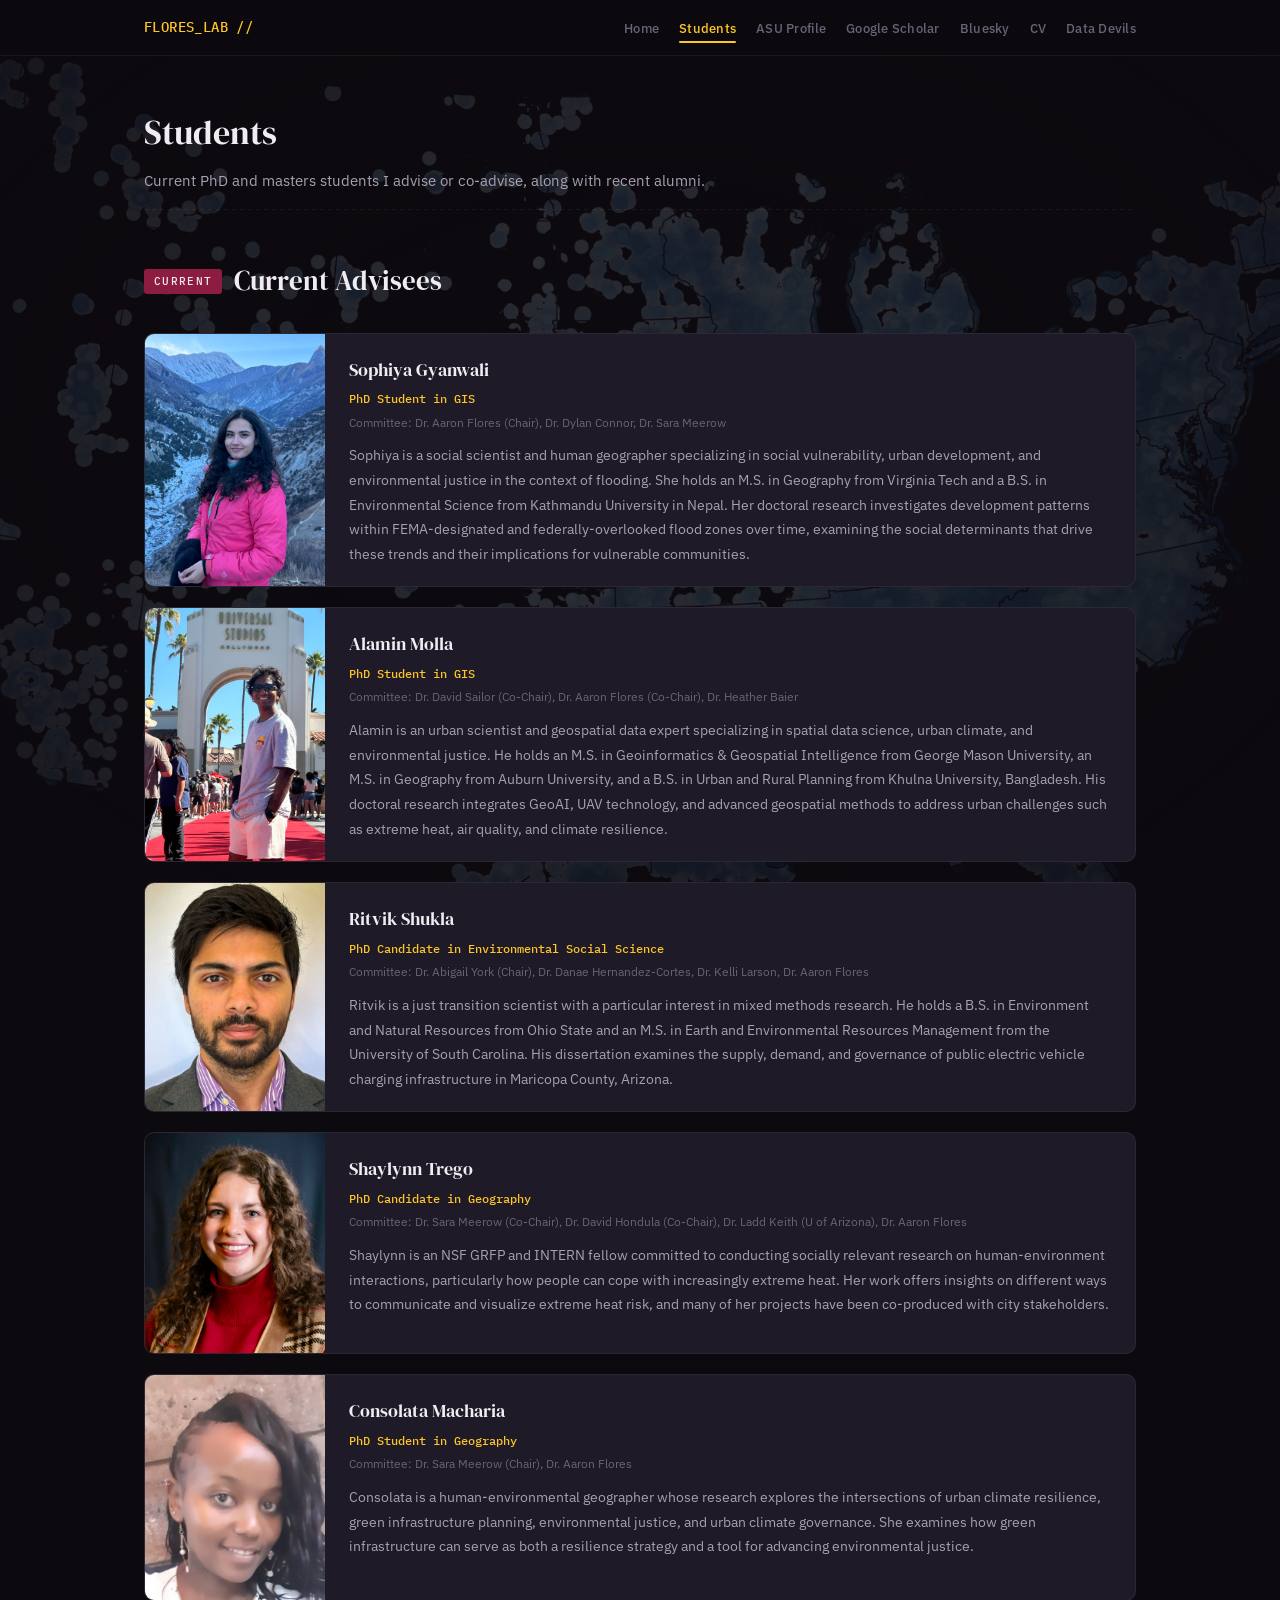
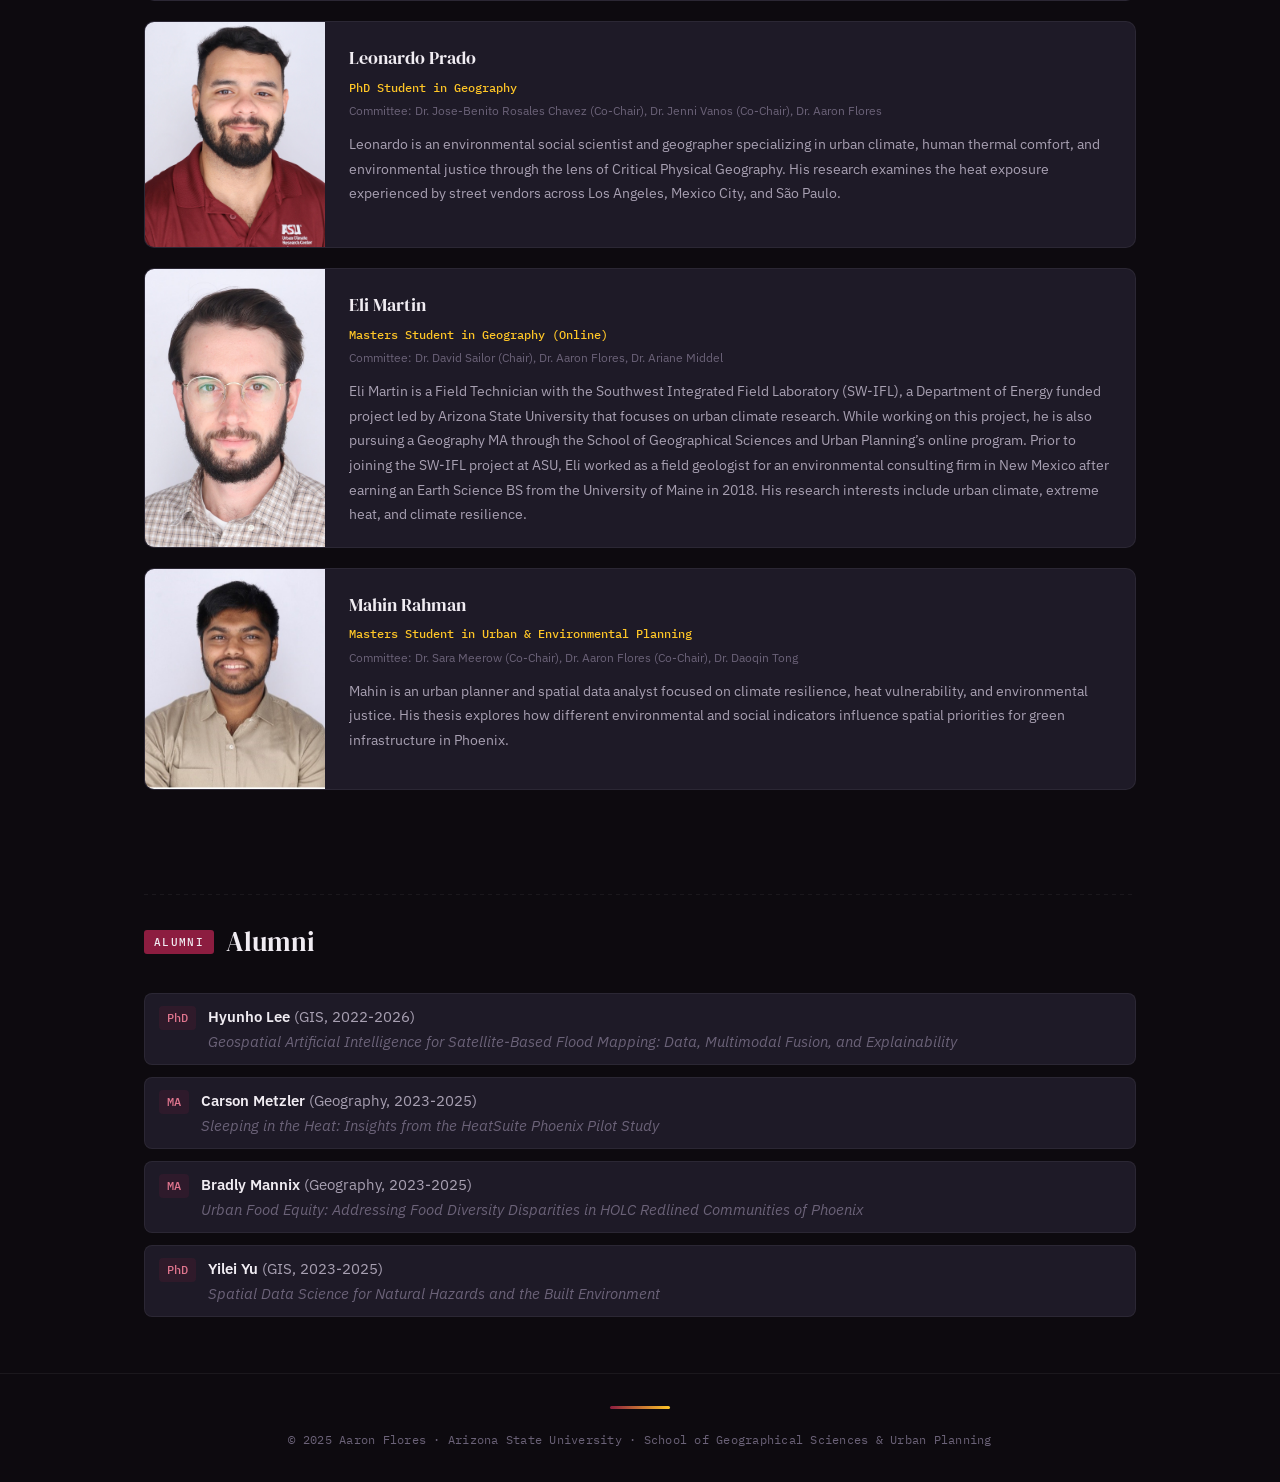
==== commit d7875f04: "Update students.html" ====
--- a/students.html
+++ b/students.html
@@ -661,7 +661,7 @@
         <div class="student-card"><img src="images/consolata.jpg" alt="Consolata Macharia" class="student-photo"><div class="student-info"><h3 class="student-name">Consolata Macharia</h3><p class="student-program">PhD Student in Geography</p><p class="student-committee">Committee: Dr. Sara Meerow (Chair), Dr. Aaron Flores</p><p class="student-bio">Consolata is a human-environmental geographer whose research explores the intersections of urban climate resilience, green infrastructure planning, environmental justice, and urban climate governance. She examines how green infrastructure can serve as both a resilience strategy and a tool for advancing environmental justice.</p></div></div>
         <div class="student-card"><img src="images/leo.jpg" alt="Leonardo Prado" class="student-photo"><div class="student-info"><h3 class="student-name">Leonardo Prado</h3><p class="student-program">PhD Student in Geography</p><p class="student-committee">Committee: Dr. Jose-Benito Rosales Chavez (Co-Chair), Dr. Jenni Vanos (Co-Chair), Dr. Aaron Flores</p><p class="student-bio">Leonardo is an environmental social scientist and geographer specializing in urban climate, human thermal comfort, and environmental justice through the lens of Critical Physical Geography. His research examines the heat exposure experienced by street vendors across Los Angeles, Mexico City, and S&atilde;o Paulo.</p></div></div>
         <div class="student-card"><img src="images/eli.jpg" alt="Eli Martin" class="student-photo"><div class="student-info"><h3 class="student-name">Eli Martin</h3><p class="student-program">Masters Student in Geography (Online)</p><p class="student-committee">Committee: Dr. David Sailor (Chair), Dr. Aaron Flores, Dr. Ariane Middel</p><p class="student-bio">Eli Martin is a Field Technician with the Southwest Integrated Field Laboratory (SW-IFL), a Department of Energy funded project led by Arizona State University that focuses on urban climate research. While working on this project, he is also pursuing a Geography MA through the School of Geographical Sciences and Urban Planning&rsquo;s online program. Prior to joining the SW-IFL project at ASU, Eli worked as a field geologist for an environmental consulting firm in New Mexico after earning an Earth Science BS from the University of Maine in 2018. His research interests include urban climate, extreme heat, and climate resilience.</p></div></div>
-        <div class="student-card"><img src="images/mahin.jpg" alt="Mahin Rahman" class="student-photo"><div class="student-info"><h3 class="student-name">Mahin Rahman</h3><p class="student-program">Masters Student in Urban &amp; Environmental Planning</p><p class="student-committee">Committee: Dr. Sara Meerow (Chair), Dr. Aaron Flores, Dr. Daoqin Tong</p><p class="student-bio">Mahin is an urban planner and spatial data analyst focused on climate resilience, heat vulnerability, and environmental justice. His thesis explores how different environmental and social indicators influence spatial priorities for green infrastructure in Phoenix.</p></div></div>
+        <div class="student-card"><img src="images/mahin.jpg" alt="Mahin Rahman" class="student-photo"><div class="student-info"><h3 class="student-name">Mahin Rahman</h3><p class="student-program">Masters Student in Urban &amp; Environmental Planning</p><p class="student-committee">Committee: Dr. Sara Meerow (Co-Chair), Dr. Aaron Flores (Co-Chair), Dr. Daoqin Tong</p><p class="student-bio">Mahin is an urban planner and spatial data analyst focused on climate resilience, heat vulnerability, and environmental justice. His thesis explores how different environmental and social indicators influence spatial priorities for green infrastructure in Phoenix.</p></div></div>
       </div>
     </section>
 
@@ -669,7 +669,7 @@
       <div class="grid-line"></div>
       <div class="section-header" style="margin-top: 1.5rem;"><span class="section-tag asu">Alumni</span><h2>Alumni</h2></div>
       <ul class="alumni-list">
-        <li class="alumni-item"><span class="alumni-degree">PhD</span><div><strong>Hyunho Lee</strong> (Geography, graduated 2026)<br><em style="color: var(--text-muted);">Deep learning for satellite-based environmental mapping and flood extent mapping</em></div></li>
+        <li class="alumni-item"><span class="alumni-degree">PhD</span><div><strong>Hyunho Lee</strong> (GIS, 2022-2026)<br><em style="color: var(--text-muted);">Geospatial Artificial Intelligence for Satellite-Based Flood Mapping: Data, Multimodal Fusion, and Explainability</em></div></li>
         <li class="alumni-item"><span class="alumni-degree">MA</span><div><strong>Carson Metzler</strong> (Geography, 2023-2025)<br><em style="color: var(--text-muted);">Sleeping in the Heat: Insights from the HeatSuite Phoenix Pilot Study</em></div></li>
         <li class="alumni-item"><span class="alumni-degree">MA</span><div><strong>Bradly Mannix</strong> (Geography, 2023-2025)<br><em style="color: var(--text-muted);">Urban Food Equity: Addressing Food Diversity Disparities in HOLC Redlined Communities of Phoenix</em></div></li>
         <li class="alumni-item"><span class="alumni-degree">PhD</span><div><strong>Yilei Yu</strong> (GIS, 2023-2025)<br><em style="color: var(--text-muted);">Spatial Data Science for Natural Hazards and the Built Environment</em></div></li>
